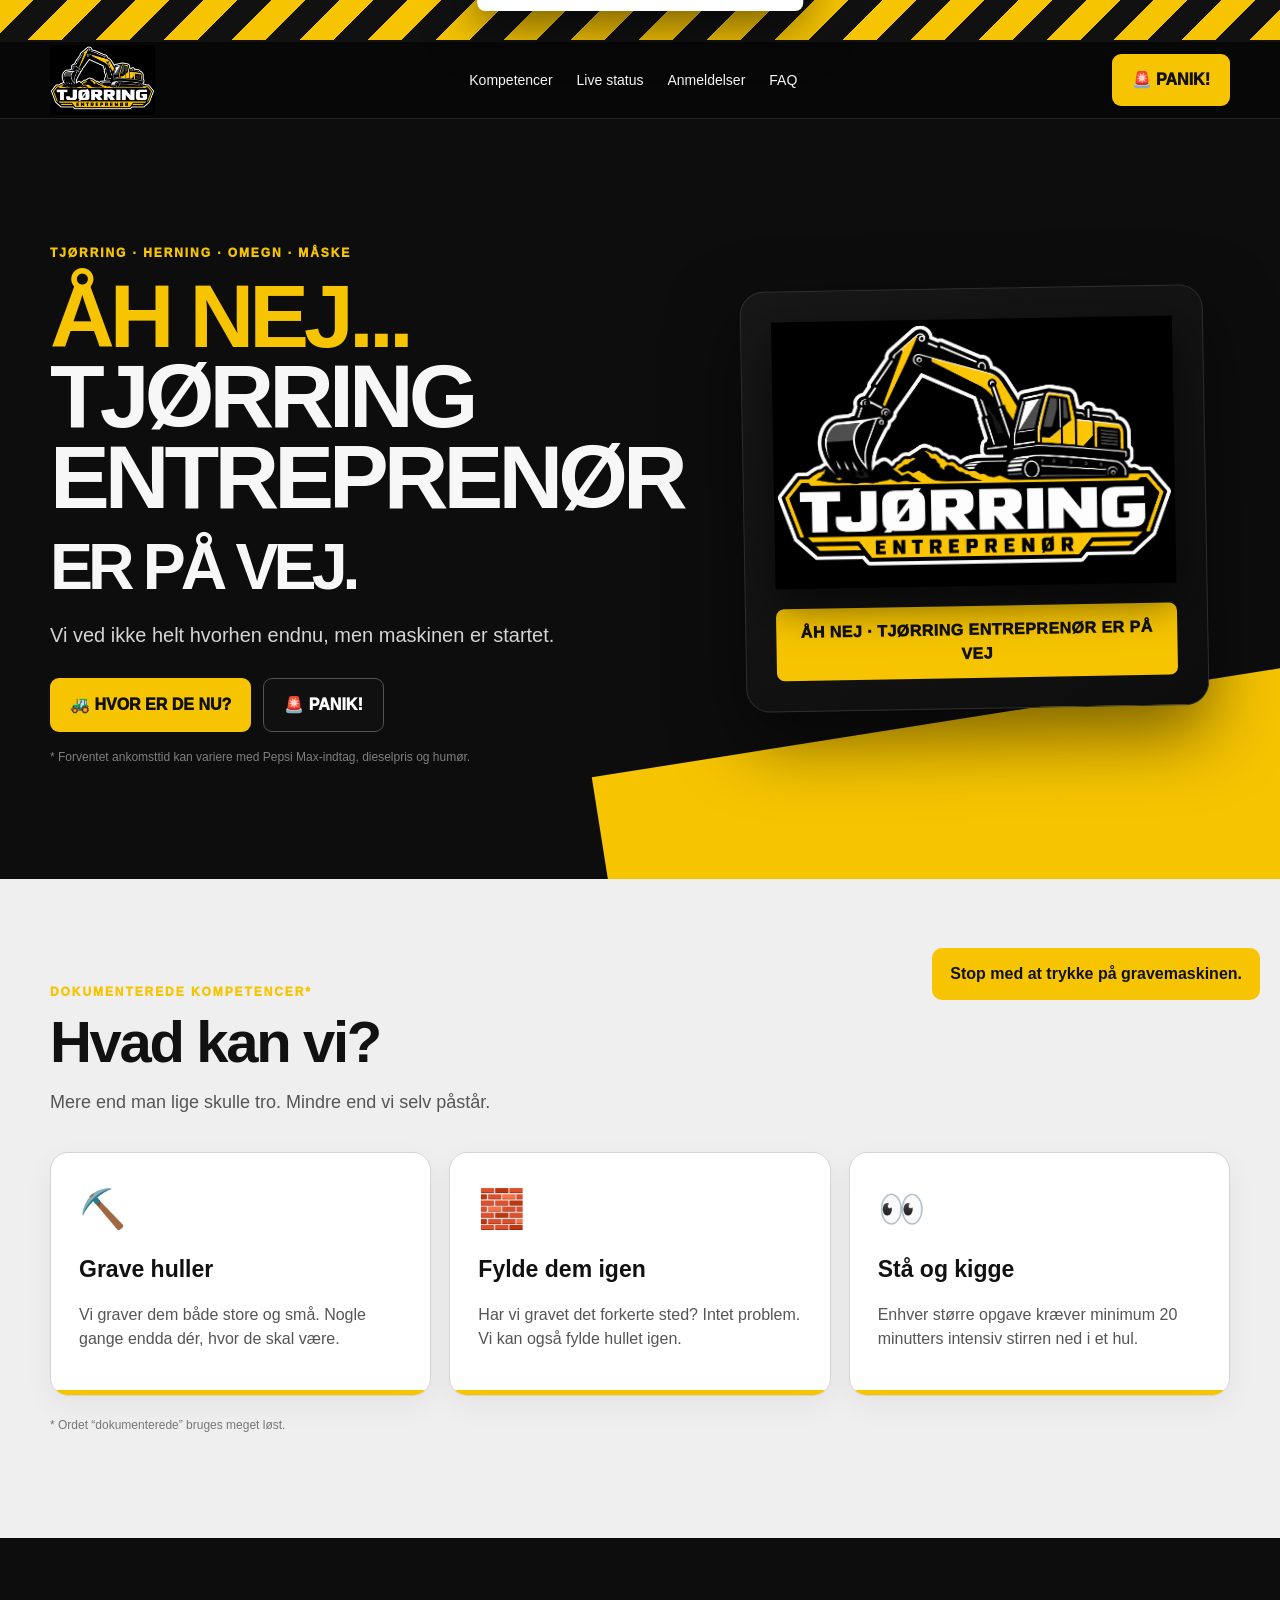
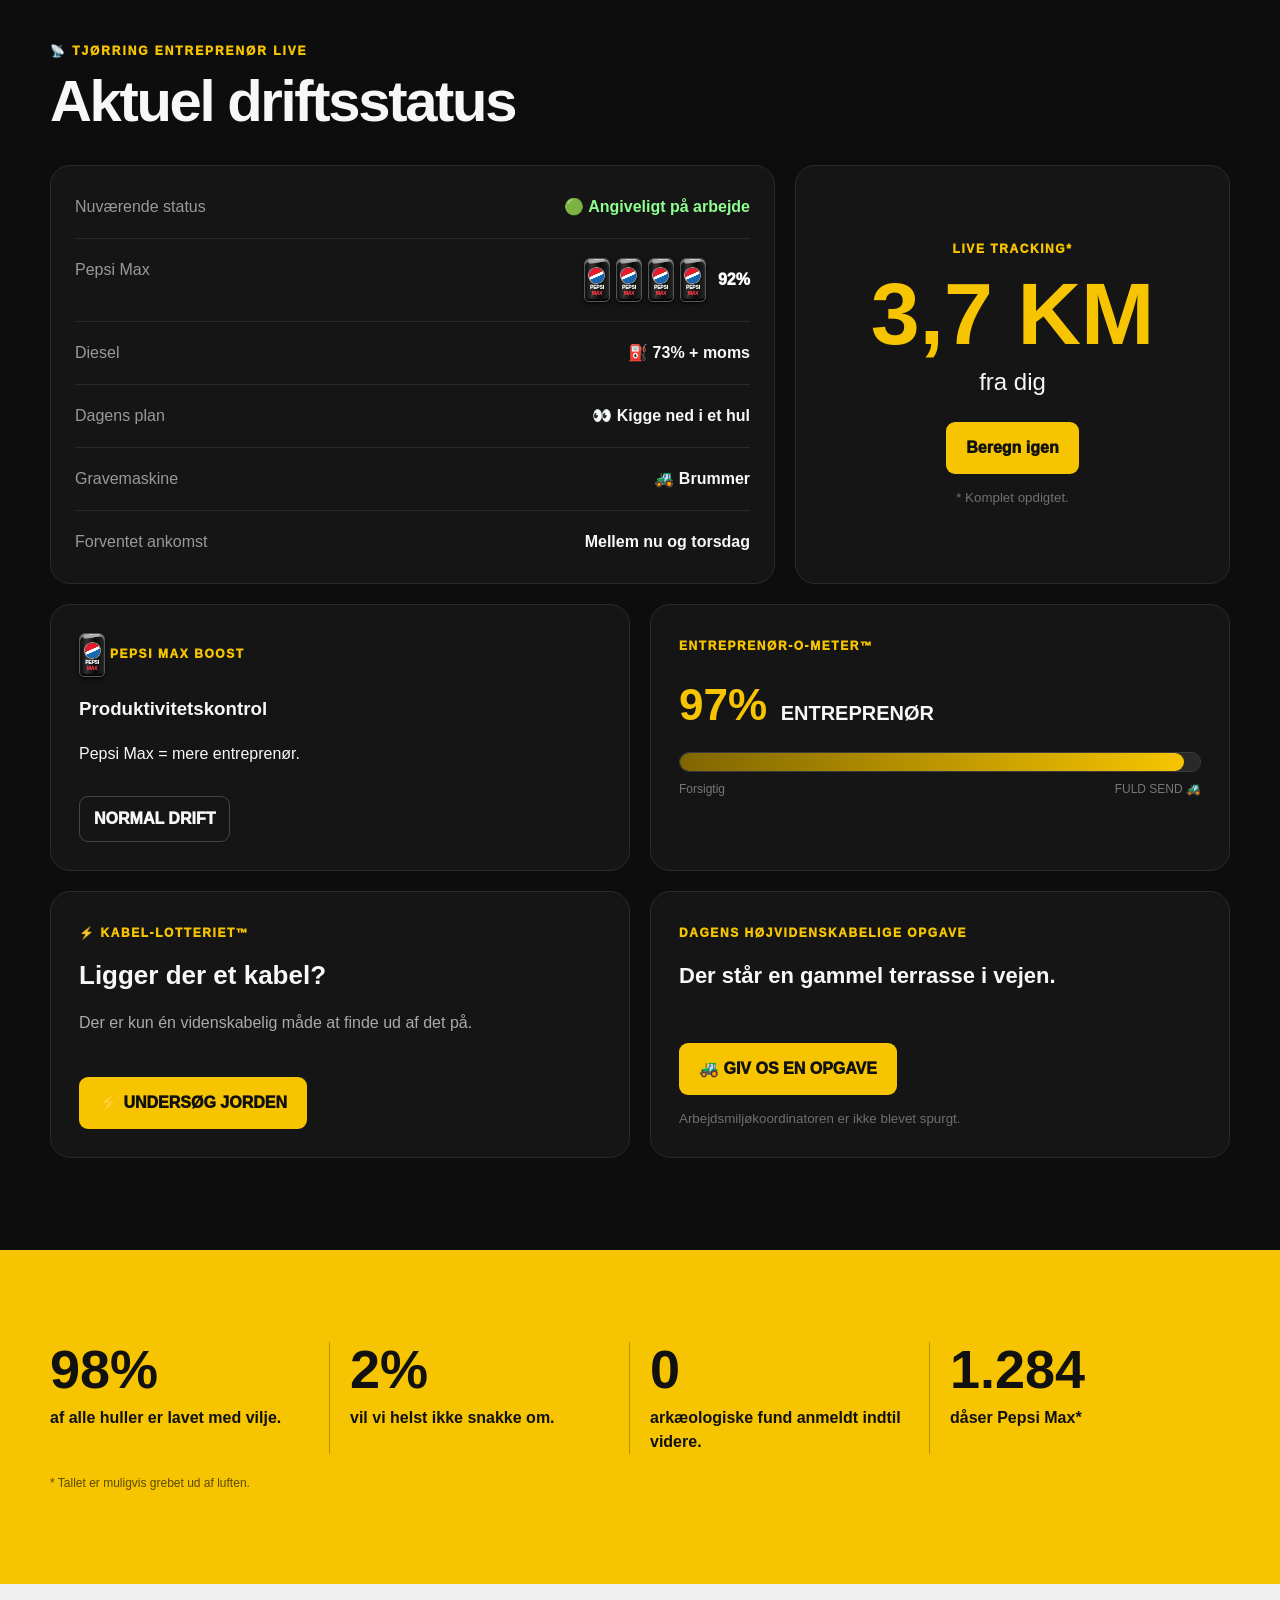
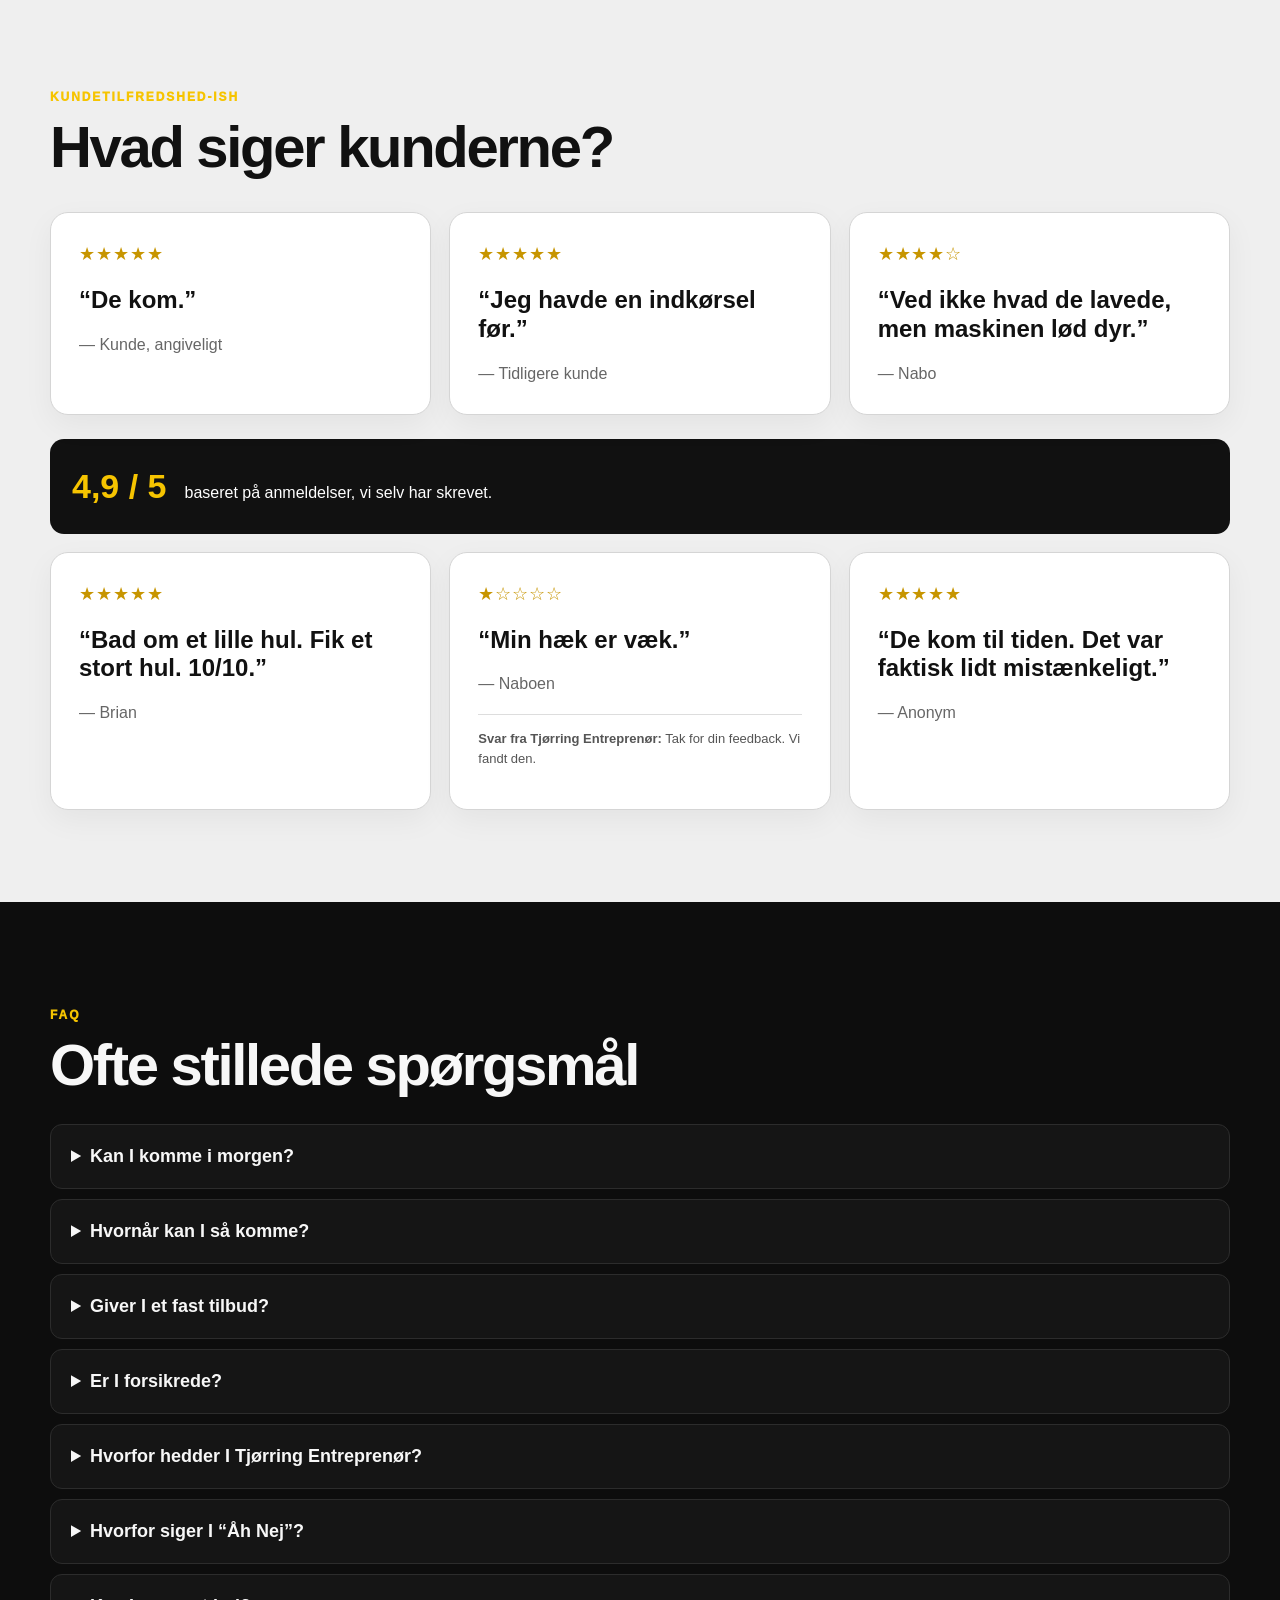
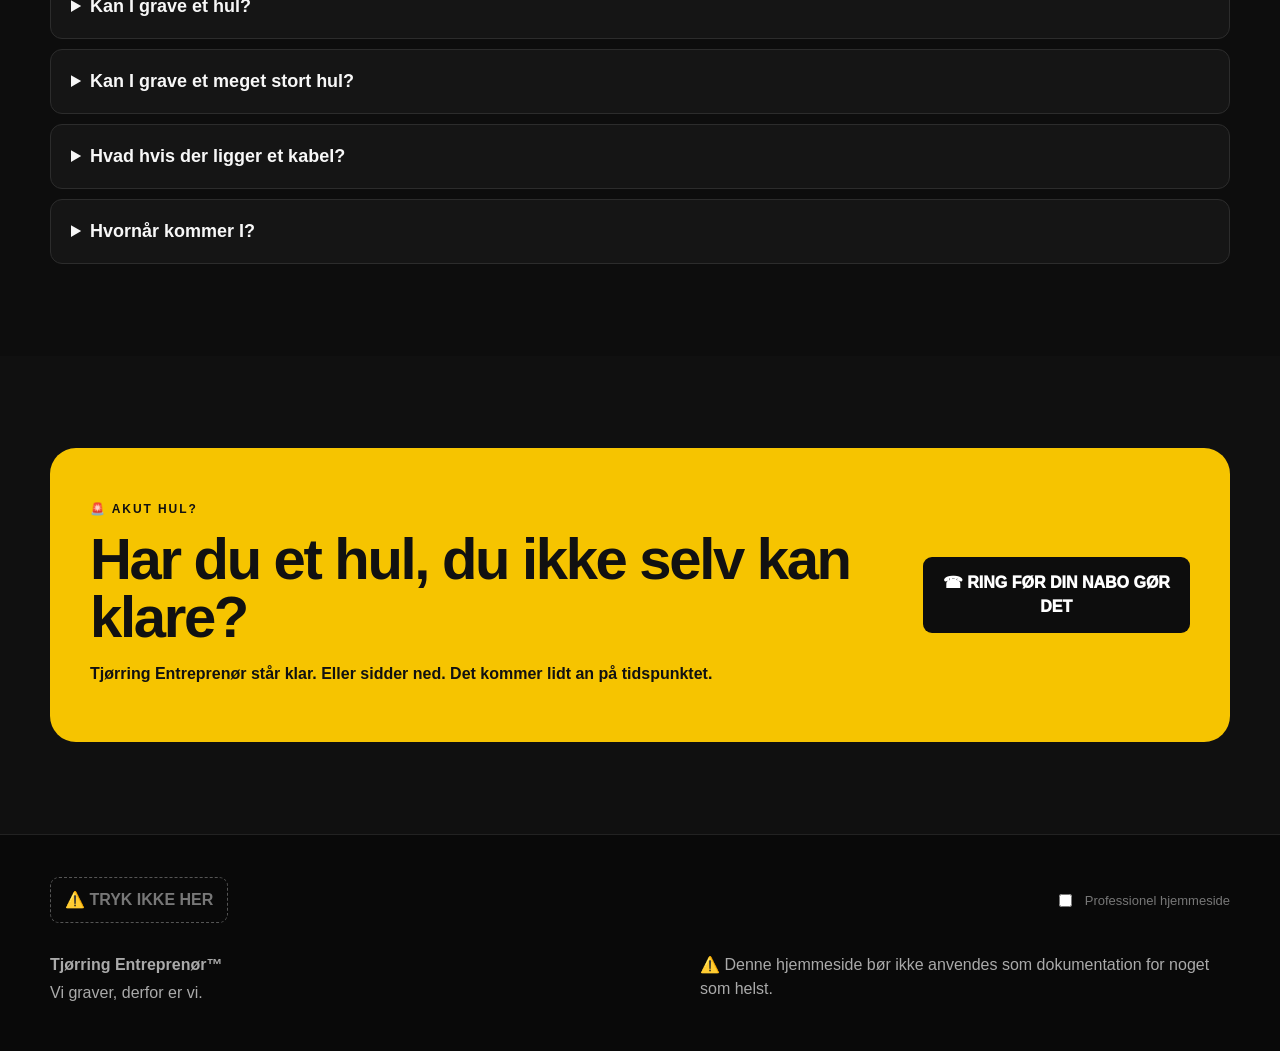
==== index.html @ 24d7795b "Use new logo in site header" ====
<!doctype html>
<html lang="da">
<head>
  <meta charset="utf-8">
  <meta name="viewport" content="width=device-width,initial-scale=1">
  <meta name="theme-color" content="#0b0b0b">
  <meta name="description" content="Tjørring Entreprenør – Åh Nej, Tjørring Entreprenør Er På Vej.">
  <title>Tjørring Entreprenør</title>
  <link rel="stylesheet" href="styles.css">
</head>
<body>
  <div class="warning-bar">
    <span>⚠️ ADVARSEL: ENTREPRENØRMASKINER KAN FOREKOMME ⚠️</span>
  </div>

  <header class="site-header">
    <div class="container nav">
      <a href="#top" class="brand" aria-label="Gå til toppen af forsiden">
        <img src="assets/logo-new.png" alt="Tjørring Entreprenør logo" id="logo">
      </a>

      <nav class="nav-links" aria-label="Hovedmenu">
        <a href="#kompetencer">Kompetencer</a>
        <a href="#live">Live status</a>
        <a href="#anmeldelser">Anmeldelser</a>
        <a href="#faq">FAQ</a>
      </nav>

      <button class="btn btn-yellow panic-btn" type="button">🚨 PANIK!</button>
    </div>
  </header>

  <main id="top">
    <section class="hero section-dark">
      <div class="container hero-grid">
        <div class="hero-copy">
          <p class="eyebrow">Tjørring · Herning · Omegn · Måske</p>
          <h1>
            <span class="yellow">ÅH NEJ...</span><br>
            TJØRRING<br>
            ENTREPRENØR<br>
            <span class="small-line">ER PÅ VEJ.</span>
          </h1>

          <p class="hero-text">
            Vi ved ikke helt hvorhen endnu, men maskinen er startet.
          </p>

          <div class="hero-actions">
            <a class="btn btn-yellow" href="#live">🚜 HVOR ER DE NU?</a>
            <button class="btn btn-outline panic-btn" type="button">🚨 PANIK!</button>
          </div>

          <div class="micro-copy">
            * Forventet ankomsttid kan variere med Pepsi Max-indtag, dieselpris og humør.
          </div>
        </div>

        <div class="hero-card">
          <img src="assets/logo-new.png" alt="Tjørring Entreprenør">
          <div class="hero-card-slogan">Åh Nej · Tjørring Entreprenør Er På Vej</div>
        </div>
      </div>
    </section>

    <section class="section section-light" id="kompetencer">
      <div class="container">
        <p class="section-tag">Dokumenterede kompetencer*</p>
        <h2>Hvad kan vi?</h2>
        <p class="section-lead">Mere end man lige skulle tro. Mindre end vi selv påstår.</p>

        <div class="cards three">
          <article class="card">
            <div class="card-icon">⛏️</div>
            <h3>Grave huller</h3>
            <p>Vi graver dem både store og små. Nogle gange endda dér, hvor de skal være.</p>
          </article>

          <article class="card">
            <div class="card-icon">🧱</div>
            <h3>Fylde dem igen</h3>
            <p>Har vi gravet det forkerte sted? Intet problem. Vi kan også fylde hullet igen.</p>
          </article>

          <article class="card">
            <div class="card-icon">👀</div>
            <h3>Stå og kigge</h3>
            <p>Enhver større opgave kræver minimum 20 minutters intensiv stirren ned i et hul.</p>
          </article>
        </div>

        <p class="footnote">* Ordet “dokumenterede” bruges meget løst.</p>
      </div>
    </section>

    <section class="section section-dark" id="live">
      <div class="container">
        <p class="section-tag">📡 Tjørring Entreprenør Live</p>
        <h2>Aktuel driftsstatus</h2>

        <div class="status-grid">
          <div class="status-panel">
            <div class="status-row">
              <span>Nuværende status</span>
              <strong class="status-ok">🟢 Angiveligt på arbejde</strong>
            </div>
            <div class="status-row">
              <span>Pepsi Max</span>
              <strong id="coffeeStatus" class="pepsi-status">
                <span class="pepsi-cans" aria-label="4 Pepsi Max dåser">
                  <i aria-hidden="true"><em></em><b>PEPSI</b><small>MAX</small></i>
                  <i aria-hidden="true"><em></em><b>PEPSI</b><small>MAX</small></i>
                  <i aria-hidden="true"><em></em><b>PEPSI</b><small>MAX</small></i>
                  <i aria-hidden="true"><em></em><b>PEPSI</b><small>MAX</small></i>
                </span>
                <span id="pepsiPercent">87%</span>
              </strong>
            </div>
            <div class="status-row">
              <span>Diesel</span>
              <strong id="dieselStatus">⛽ Det går nok</strong>
            </div>
            <div class="status-row">
              <span>Dagens plan</span>
              <strong id="planStatus">❓ Ukendt</strong>
            </div>
            <div class="status-row">
              <span>Gravemaskine</span>
              <strong>🚜 Brummer</strong>
            </div>
            <div class="status-row">
              <span>Forventet ankomst</span>
              <strong>Mellem nu og torsdag</strong>
            </div>
          </div>

          <div class="distance-card">
            <span class="distance-label">LIVE TRACKING*</span>
            <strong id="distance">3,7 KM</strong>
            <p>fra dig</p>
            <button class="btn btn-yellow" type="button" id="recalculate">Beregn igen</button>
            <small>* Komplet opdigtet.</small>
          </div>
        </div>

        <div class="fun-grid">
          <div class="meter-card">
            <span class="distance-label pepsi-boost-label">
              <span class="pepsi-cans pepsi-cans-label pepsi-cans-static" aria-hidden="true">
                <i><em></em><b>PEPSI</b><small>MAX</small></i>
              </span>
              <span>PEPSI MAX BOOST</span>
            </span>
            <h3>Produktivitetskontrol</h3>
            <p>Pepsi Max = mere entreprenør.</p>
            <div class="boost-status" id="boostStatus">NORMAL DRIFT</div>
          </div>

          <div class="chaos-card meter-card">
            <span class="distance-label">ENTREPRENØR-O-METER™</span>
            <div class="meter-value"><strong id="entrepreneurValue">103%</strong> ENTREPRENØR</div>
            <div class="meter-track"><div class="meter-fill" id="meterFill"></div></div>
            <div class="meter-labels"><span>Forsigtig</span><span>FULD SEND 🚜</span></div>
          </div>
        </div>

        <div class="chaos-grid">
          <div class="chaos-card">
            <span class="distance-label">⚡ KABEL-LOTTERIET™</span>
            <h3>Ligger der et kabel?</h3>
            <p id="cableResult">Der er kun én videnskabelig måde at finde ud af det på.</p>
            <button class="btn btn-yellow" id="cableButton" type="button">⚡ UNDERSØG JORDEN</button>
          </div>

          <div class="task-card">
            <span class="distance-label">DAGENS HØJVIDENSKABELIGE OPGAVE</span>
            <p id="randomTask">Der står en gammel terrasse i vejen.</p>
            <button class="btn btn-yellow" type="button" id="taskGenerator">🚜 GIV OS EN OPGAVE</button>
            <small>Arbejdsmiljøkoordinatoren er ikke blevet spurgt.</small>
          </div>
        </div>
      </div>
    </section>

    <section class="section section-yellow">
      <div class="container stats">
        <div>
          <strong>98%</strong>
          <span>af alle huller er lavet med vilje.</span>
        </div>
        <div>
          <strong>2%</strong>
          <span>vil vi helst ikke snakke om.</span>
        </div>
        <div>
          <strong>0</strong>
          <span>arkæologiske fund anmeldt indtil videre.</span>
        </div>
        <div>
          <strong>1.284</strong>
          <span>dåser Pepsi Max*</span>
        </div>
      </div>
      <div class="container footnote dark-note">* Tallet er muligvis grebet ud af luften.</div>
    </section>

    <section class="section section-light" id="anmeldelser">
      <div class="container">
        <p class="section-tag">Kundetilfredshed-ish</p>
        <h2>Hvad siger kunderne?</h2>

        <div class="cards three">
          <article class="review">
            <div class="stars">★★★★★</div>
            <blockquote>“De kom.”</blockquote>
            <cite>— Kunde, angiveligt</cite>
          </article>

          <article class="review">
            <div class="stars">★★★★★</div>
            <blockquote>“Jeg havde en indkørsel før.”</blockquote>
            <cite>— Tidligere kunde</cite>
          </article>

          <article class="review">
            <div class="stars">★★★★☆</div>
            <blockquote>“Ved ikke hvad de lavede, men maskinen lød dyr.”</blockquote>
            <cite>— Nabo</cite>
          </article>
        </div>

        <div class="rating-banner">
          <strong>4,9 / 5</strong>
          <span>baseret på anmeldelser, vi selv har skrevet.</span>
        </div>

        <div class="cards three bonus-reviews">
          <article class="review">
            <div class="stars">★★★★★</div>
            <blockquote>“Bad om et lille hul. Fik et stort hul. 10/10.”</blockquote>
            <cite>— Brian</cite>
          </article>
          <article class="review">
            <div class="stars">★☆☆☆☆</div>
            <blockquote>“Min hæk er væk.”</blockquote>
            <cite>— Naboen</cite>
            <p class="company-reply"><strong>Svar fra Tjørring Entreprenør:</strong> Tak for din feedback. Vi fandt den.</p>
          </article>
          <article class="review">
            <div class="stars">★★★★★</div>
            <blockquote>“De kom til tiden. Det var faktisk lidt mistænkeligt.”</blockquote>
            <cite>— Anonym</cite>
          </article>
        </div>
      </div>
    </section>

    <section class="section section-dark" id="faq">
      <div class="container">
        <p class="section-tag">FAQ</p>
        <h2>Ofte stillede spørgsmål</h2>

        <div class="faq-list">
          <details>
            <summary>Kan I komme i morgen?</summary>
            <p>Nej.</p>
          </details>
          <details>
            <summary>Hvornår kan I så komme?</summary>
            <p>Ja.</p>
          </details>
          <details>
            <summary>Giver I et fast tilbud?</summary>
            <p>Vi kan i hvert fald give et tilbud.</p>
          </details>
          <details>
            <summary>Er I forsikrede?</summary>
            <p>Næste spørgsmål.</p>
          </details>
          <details>
            <summary>Hvorfor hedder I Tjørring Entreprenør?</summary>
            <p>Marketingafdelingen havde fri.</p>
          </details>
          <details>
            <summary>Hvorfor siger I “Åh Nej”?</summary>
            <p>Det plejer kunden at gøre først.</p>
          </details>
          <details>
            <summary>Kan I grave et hul?</summary>
            <p>Hvor stort?</p>
          </details>
          <details>
            <summary>Kan I grave et meget stort hul?</summary>
            <p>Nu begynder det at ligne noget.</p>
          </details>
          <details>
            <summary>Hvad hvis der ligger et kabel?</summary>
            <p>Det gjorde der.</p>
          </details>
          <details>
            <summary>Hvornår kommer I?</summary>
            <p>Åh nej... vi er allerede på vej.</p>
          </details>
        </div>
      </div>
    </section>

    <section class="section cta-section">
      <div class="container cta-box">
        <div>
          <p class="section-tag dark-tag">🚨 AKUT HUL?</p>
          <h2>Har du et hul, du ikke selv kan klare?</h2>
          <p>Tjørring Entreprenør står klar. Eller sidder ned. Det kommer lidt an på tidspunktet.</p>
        </div>
        <button class="btn btn-dark panic-btn" type="button">☎ RING FØR DIN NABO GØR DET</button>
      </div>
    </section>
  </main>

  <footer>
    <div class="container footer-toys">
      <button class="dont-click" id="dontClick" type="button">⚠️ TRYK IKKE HER</button>
      <label class="serious-toggle">
        <input type="checkbox" id="seriousMode">
        <span>Professionel hjemmeside</span>
      </label>
    </div>
    <div class="container footer-grid">
      <div>
        <strong>Tjørring Entreprenør™</strong>
        <p>Vi graver, derfor er vi.</p>
      </div>
      <div class="footer-warning">
        ⚠️ Denne hjemmeside bør ikke anvendes som dokumentation for noget som helst.
      </div>
    </div>
  </footer>

  <div class="modal" id="panicModal" aria-hidden="true">
    <div class="modal-card">
      <button class="modal-close" id="modalClose" aria-label="Luk">×</button>
      <div class="modal-icon">🚜</div>
      <h2>FOR SENT.</h2>
      <p>Vi er allerede kørt.</p>
      <button class="btn btn-yellow" id="modalOkay" type="button">Det var satans</button>
    </div>
  </div>

  <div class="toast" id="toast">Stop med at trykke på gravemaskinen.</div>

  <div class="panic-sequence" id="panicSequence" aria-hidden="true">
    <div class="panic-banner" id="panicBanner">🚨 TJØRRING ENTREPRENØR ER PÅ VEJ! 🚨</div>
    <div class="panic-status" id="panicStatus">🚜 Gravemaskine startet...</div>
  </div>

  <div class="hole-overlay" id="holeOverlay" aria-hidden="true">
    <div class="site-hole" id="siteHole"></div>
    <div class="hole-message" id="holeMessage">🕳️ Undskyld. Vi kom til at grave i hjemmesiden.</div>
  </div>

  <div class="serious-message" id="seriousMessage" aria-hidden="true">
    <strong>PROFESSIONEL TILSTAND</strong>
    <span>Ingen jokes. Ingen panik. Ingen dårlige beslutninger.</span>
  </div>

  <div class="driveby" id="driveby" aria-hidden="true">
    <div class="trackmarks">▰ ▰ ▰ ▰ ▰ ▰ ▰ ▰ ▰</div>
    <div class="mini-excavator">🚜</div>
    <div class="driveby-text">Bare rolig. Vi skulle den anden vej.</div>
  </div>

  <script src="script.js"></script>
</body>
</html>
---- styles.css ----
:root{
  --yellow:#f6c400;
  --yellow2:#ffd84a;
  --black:#090909;
  --black2:#121212;
  --black3:#1a1a1a;
  --white:#f7f7f7;
  --muted:#bcbcbc;
  --line:#2a2a2a;
  --max:1180px;
}

*{box-sizing:border-box}
html{scroll-behavior:smooth}
body{
  margin:0;
  background:var(--black);
  color:var(--white);
  font-family:Inter,Arial,Helvetica,sans-serif;
  line-height:1.5;
}
body.modal-open{overflow:hidden}
img{max-width:100%;display:block}
a{color:inherit;text-decoration:none}
button{font:inherit}
.container{width:min(var(--max),calc(100% - 40px));margin:auto}

.warning-bar{
  overflow:hidden;
  white-space:nowrap;
  background:repeating-linear-gradient(
    135deg,
    var(--yellow) 0,
    var(--yellow) 24px,
    #111 24px,
    #111 48px
  );
  color:#111;
  font-weight:950;
  text-transform:uppercase;
  letter-spacing:.08em;
  border-bottom:2px solid #111;
}
.warning-bar span{
  display:block;
  width:max-content;
  padding:8px 0 8px 100%;
  animation:marquee 20s linear infinite;
  text-shadow:0 1px #fff7;
}
@keyframes marquee{to{transform:translateX(-100%)}}

.site-header{
  position:sticky;
  top:0;
  z-index:50;
  background:rgba(8,8,8,.9);
  backdrop-filter:blur(12px);
  border-bottom:1px solid #222;
}
.nav{
  min-height:76px;
  display:flex;
  align-items:center;
  justify-content:space-between;
  gap:24px;
}
.brand img{width:105px}
.nav-links{display:flex;align-items:center;gap:24px;font-size:14px}
.nav-links a:hover{color:var(--yellow)}

.btn{
  border:0;
  cursor:pointer;
  display:inline-flex;
  align-items:center;
  justify-content:center;
  border-radius:9px;
  padding:14px 20px;
  font-weight:950;
  transition:.18s ease;
}
.btn:hover{transform:translateY(-2px)}
.btn-yellow{background:var(--yellow);color:#111}
.btn-yellow:hover{background:var(--yellow2)}
.btn-outline{background:#101010;color:#fff;border:1px solid #525252}
.btn-outline:hover{border-color:var(--yellow);color:var(--yellow)}
.btn-dark{background:#0d0d0d;color:#fff}

.hero{
  min-height:760px;
  position:relative;
  overflow:hidden;
  display:grid;
  align-items:center;
  background:
    radial-gradient(circle at 78% 38%,rgba(246,196,0,.20),transparent 26%),
    linear-gradient(120deg,#070707,#151515 60%,#050505);
}
.hero::after{
  content:"";
  position:absolute;
  right:-180px;
  bottom:-130px;
  width:850px;
  height:300px;
  background:var(--yellow);
  transform:rotate(-9deg);
}
.hero-grid{
  position:relative;
  z-index:2;
  display:grid;
  grid-template-columns:1.05fr .95fr;
  gap:60px;
  align-items:center;
}
.eyebrow,.section-tag{
  color:var(--yellow);
  font-size:12px;
  font-weight:950;
  letter-spacing:.16em;
  text-transform:uppercase;
}
.hero h1{
  margin:14px 0 22px;
  font-size:clamp(48px,7vw,90px);
  line-height:.9;
  letter-spacing:-.055em;
}
.yellow{color:var(--yellow)}
.small-line{font-size:.72em}
.hero-text{max-width:650px;color:#d4d4d4;font-size:20px}
.hero-actions{display:flex;gap:12px;flex-wrap:wrap;margin-top:28px}
.micro-copy{margin-top:16px;color:#7f7f7f;font-size:12px}

.hero-card{
  background:linear-gradient(145deg,#171717,#0d0d0d);
  border:1px solid #2f2f2f;
  border-radius:24px;
  padding:30px;
  box-shadow:0 28px 70px rgba(0,0,0,.5);
  transform:rotate(-1deg);
}
.hero-card img{filter:drop-shadow(0 18px 22px rgba(0,0,0,.55))}
.hero-card-slogan{
  margin-top:20px;
  background:var(--yellow);
  color:#111;
  padding:12px 15px;
  text-align:center;
  border-radius:8px;
  text-transform:uppercase;
  font-weight:950;
  letter-spacing:.03em;
}

.section{padding:92px 0}
.section-light{background:#efefef;color:#111}
.section-dark{background:#0d0d0d}
.section-yellow{background:var(--yellow);color:#111}
h2{
  font-size:clamp(36px,5vw,58px);
  line-height:1;
  letter-spacing:-.04em;
  margin:8px 0 14px;
}
.section-lead{font-size:18px;color:#555;max-width:720px}

.cards{display:grid;gap:18px;margin-top:36px}
.cards.three{grid-template-columns:repeat(3,1fr)}
.card,.review{
  border-radius:18px;
  padding:28px;
  background:#fff;
  border:1px solid #d5d5d5;
  box-shadow:0 10px 30px rgba(0,0,0,.05);
}
.card{min-height:235px;position:relative;overflow:hidden}
.card::after{
  content:"";
  position:absolute;
  left:0;
  bottom:0;
  height:5px;
  width:100%;
  background:var(--yellow);
}
.card-icon{font-size:38px}
.card h3{font-size:23px;margin:14px 0 8px}
.card p{color:#555}
.footnote{margin-top:20px;color:#777;font-size:12px}
.dark-note{color:#5b4b00}

.status-grid{
  display:grid;
  grid-template-columns:1.25fr .75fr;
  gap:20px;
  margin-top:35px;
}
.status-panel,.distance-card{
  background:#151515;
  border:1px solid #2b2b2b;
  border-radius:20px;
}
.status-panel{padding:10px 24px}
.status-row{
  display:flex;
  justify-content:space-between;
  gap:20px;
  padding:19px 0;
  border-bottom:1px solid #292929;
}
.status-row:last-child{border-bottom:0}
.status-row span{color:#999}
.status-ok{color:#8eff8e}
.distance-card{
  display:flex;
  flex-direction:column;
  justify-content:center;
  align-items:center;
  text-align:center;
  padding:30px;
}
.distance-label{
  color:var(--yellow);
  letter-spacing:.13em;
  font-size:12px;
  font-weight:950;
}
.distance-card strong{
  margin-top:12px;
  color:var(--yellow);
  font-size:clamp(54px,7vw,88px);
  line-height:1;
}
.distance-card p{font-size:24px;margin:6px 0 22px}
.distance-card small{margin-top:14px;color:#707070}

.stats{
  display:grid;
  grid-template-columns:repeat(4,1fr);
  gap:20px;
}
.stats div{border-right:1px solid rgba(0,0,0,.25);padding-right:20px}
.stats div:last-child{border-right:0}
.stats strong{display:block;font-size:54px;line-height:1}
.stats span{display:block;margin-top:10px;font-weight:800}

.review .stars{color:#c79500;font-size:18px;letter-spacing:.05em}
.review blockquote{
  margin:18px 0;
  font-size:24px;
  line-height:1.2;
  font-weight:850;
}
.review cite{color:#666;font-style:normal}
.rating-banner{
  margin-top:24px;
  background:#111;
  color:#fff;
  border-radius:14px;
  padding:22px;
  display:flex;
  align-items:baseline;
  gap:18px;
}
.rating-banner strong{color:var(--yellow);font-size:34px}

.faq-list{margin-top:30px;display:grid;gap:10px}
details{
  background:#151515;
  border:1px solid #2c2c2c;
  border-radius:12px;
  padding:18px 20px;
}
summary{
  cursor:pointer;
  font-weight:900;
  font-size:18px;
}
details p{color:#bbb;margin-bottom:0}

.cta-section{background:#101010}
.cta-box{
  background:var(--yellow);
  color:#111;
  border-radius:26px;
  padding:40px;
  display:flex;
  align-items:center;
  justify-content:space-between;
  gap:30px;
}
.cta-box p{max-width:690px;font-weight:700}
.dark-tag{color:#111}

footer{
  border-top:1px solid #222;
  padding:42px 0;
  color:#aaa;
}
.footer-grid{
  display:flex;
  justify-content:space-between;
  gap:30px;
  flex-wrap:wrap;
}
.footer-grid p{margin:4px 0}
.footer-warning{max-width:530px}

.modal{
  position:fixed;
  inset:0;
  z-index:100;
  background:rgba(0,0,0,.78);
  display:none;
  place-items:center;
  padding:20px;
}
.modal.show{display:grid}
.modal-card{
  width:min(500px,100%);
  background:#151515;
  border:2px solid var(--yellow);
  border-radius:22px;
  padding:34px;
  text-align:center;
  position:relative;
  box-shadow:0 30px 80px #000;
}
.modal-card h2{color:var(--yellow);font-size:54px;margin:5px 0}
.modal-card p{font-size:24px}
.modal-icon{font-size:70px}
.modal-close{
  position:absolute;
  right:16px;
  top:10px;
  color:#fff;
  background:none;
  border:0;
  font-size:34px;
  cursor:pointer;
}

.toast{
  position:fixed;
  z-index:120;
  right:20px;
  bottom:20px;
  background:var(--yellow);
  color:#111;
  border-radius:10px;
  padding:14px 18px;
  font-weight:900;
  transform:translateY(120px);
  transition:.25s ease;
}
.toast.show{transform:translateY(0)}

@media(max-width:900px){
  .nav-links{display:none}
  .hero{min-height:auto;padding:90px 0 120px}
  .hero-grid,.status-grid{grid-template-columns:1fr}
  .hero-card{transform:none}
  .cards.three{grid-template-columns:1fr 1fr}
  .stats{grid-template-columns:1fr 1fr}
  .cta-box{flex-direction:column;align-items:flex-start}
}
@media(max-width:620px){
  .container{width:calc(100% - 24px)}
  .nav{min-height:66px}
  .brand img{width:82px}
  .nav>.panic-btn{padding:10px 12px}
  .hero h1{font-size:49px}
  .section{padding:68px 0}
  .cards.three,.stats{grid-template-columns:1fr}
  .stats div{border-right:0;border-bottom:1px solid rgba(0,0,0,.2);padding-bottom:18px}
  .stats div:last-child{border-bottom:0}
  .status-row{flex-direction:column;gap:6px}
  .rating-banner{align-items:flex-start;flex-direction:column}
  .cta-box{padding:28px 22px}
}


/* Sjove ekstra funktioner */
.fun-grid{
  display:grid;
  grid-template-columns:1fr 1fr;
  gap:20px;
  margin-top:20px;
}
.meter-card,.task-card{
  background:#151515;
  border:1px solid #2b2b2b;
  border-radius:20px;
  padding:28px;
}
.meter-value{
  margin:15px 0 14px;
  font-size:20px;
  font-weight:900;
}
.meter-value strong{color:var(--yellow);font-size:44px;margin-right:8px}
.meter-track{
  height:20px;
  border-radius:999px;
  background:#292929;
  overflow:hidden;
  border:1px solid #3a3a3a;
}
.meter-fill{
  width:97%;
  height:100%;
  background:linear-gradient(90deg,#806600,var(--yellow));
  border-radius:inherit;
  transition:width .7s cubic-bezier(.2,.9,.25,1);
}
.meter-labels{display:flex;justify-content:space-between;color:#777;font-size:12px;margin-top:8px}
.task-card p{font-size:22px;font-weight:850;min-height:66px;margin:15px 0 18px}
.task-card small{display:block;color:#6f6f6f;margin-top:14px}

.panic-sequence{
  position:fixed;
  inset:0;
  z-index:95;
  pointer-events:none;
  display:none;
  background:rgba(246,196,0,.08);
}
.panic-sequence.show{display:block;animation:panicFlash .22s linear 5}
.panic-banner{
  position:absolute;
  left:0;right:0;top:0;
  background:var(--yellow);
  color:#111;
  padding:18px;
  text-align:center;
  font-size:clamp(20px,4vw,42px);
  font-weight:1000;
  box-shadow:0 8px 40px #000;
  transform:translateY(-110%);
}
.panic-sequence.show .panic-banner{animation:bannerDrop .45s ease forwards}
.panic-status{
  position:absolute;
  left:50%;top:50%;
  transform:translate(-50%,-50%) scale(.7);
  width:min(650px,calc(100% - 32px));
  background:#101010;
  color:#fff;
  border:3px solid var(--yellow);
  border-radius:18px;
  padding:28px;
  text-align:center;
  font-size:clamp(22px,4vw,38px);
  font-weight:950;
  opacity:0;
}
.panic-sequence.show .panic-status{animation:statusPop .35s .35s ease forwards}
@keyframes panicFlash{50%{background:rgba(246,196,0,.28)}}
@keyframes bannerDrop{to{transform:translateY(0)}}
@keyframes statusPop{to{opacity:1;transform:translate(-50%,-50%) scale(1)}}

.driveby{
  position:fixed;
  left:0;right:0;bottom:5px;
  height:110px;
  z-index:80;
  pointer-events:none;
  overflow:hidden;
  display:none;
}
.driveby.go{display:block}
.mini-excavator{
  position:absolute;
  bottom:18px;
  left:-130px;
  font-size:72px;
  filter:drop-shadow(0 7px 5px rgba(0,0,0,.55));
}
.driveby.go .mini-excavator{animation:driveAcross 7s linear forwards}
.trackmarks{
  position:absolute;
  bottom:2px;
  left:0;
  color:#3e3210;
  font-size:20px;
  letter-spacing:14px;
  opacity:0;
}
.driveby.go .trackmarks{animation:tracksIn 7s linear forwards}
.driveby-text{
  position:absolute;
  right:20px;
  bottom:75px;
  background:#111;
  border:2px solid var(--yellow);
  border-radius:9px;
  padding:8px 12px;
  font-weight:900;
  opacity:0;
}
.driveby.go .driveby-text{animation:driveText 7s linear forwards}
@keyframes driveAcross{to{left:calc(100% + 140px)}}
@keyframes tracksIn{15%{opacity:.8}85%{opacity:.8}100%{opacity:0}}
@keyframes driveText{55%,82%{opacity:1}0%,45%,100%{opacity:0}}

body.full-send{animation:tinyRumble .12s linear 8}
@keyframes tinyRumble{50%{transform:translateX(1px)}}

@media(max-width:700px){
  .fun-grid{grid-template-columns:1fr}
  .driveby-text{font-size:12px}
}

/* Pepsi Max dåser i Live Status */
.pepsi-status{display:flex;align-items:center;gap:10px;flex-wrap:wrap}
.pepsi-cans{display:inline-flex;align-items:center;gap:4px}
.pepsi-cans i{
  width:24px;height:42px;
  display:flex;flex-direction:column;align-items:center;justify-content:center;
  position:relative;
  border-radius:5px 5px 4px 4px;
  background:linear-gradient(90deg,#111 0%,#353535 28%,#0b0b0b 65%,#222 100%);
  border:1px solid #555;
  box-shadow:inset 0 2px 1px #888,inset 0 -2px 1px #050505,0 2px 4px #0008;
  color:#fff;
  font-style:normal;
  font-size:5px;
  font-weight:950;
  letter-spacing:-.2px;
  line-height:1;
}
.pepsi-cans i::before{
  content:"";
  width:14px;height:14px;
  margin-bottom:2px;
  border-radius:50%;
  background:linear-gradient(#e32934 0 44%,#fff 45% 56%,#1769aa 57%);
  transform:rotate(-10deg);
  box-shadow:0 0 0 1px #eee9;
}
.pepsi-cans i::after{
  content:"";
  position:absolute;left:3px;right:3px;top:1px;height:2px;
  border-radius:50%;
  background:#aaa;
}
.pepsi-cans small{
  display:block;
  margin-top:1px;
  color:#e32934;
  font-size:5px;
  font-weight:1000;
}
#pepsiPercent{font-size:inherit}
@media(max-width:620px){
  .pepsi-cans i{width:22px;height:39px}
}


/* Finjustering: Pepsi Max-rækken som på referencebilledet */
.status-row .pepsi-status{
  margin-left:auto;
  display:flex;
  align-items:center;
  justify-content:flex-end;
  gap:12px;
  flex-wrap:nowrap;
}
.pepsi-cans{
  display:inline-flex;
  align-items:flex-end;
  gap:6px;
}
.pepsi-cans i{
  width:26px;
  height:44px;
  position:relative;
  display:flex;
  flex-direction:column;
  align-items:center;
  justify-content:center;
  border-radius:6px 6px 5px 5px;
  background:
    linear-gradient(90deg,#080808 0%,#333 28%,#0a0a0a 62%,#242424 100%);
  border:1px solid #555;
  box-shadow:
    inset 0 2px 1px #999,
    inset 0 -2px 1px #050505,
    0 2px 4px rgba(0,0,0,.65);
  overflow:hidden;
  color:#fff;
  font-style:normal;
  line-height:1;
}
.pepsi-cans i::before{
  content:"";
  position:absolute;
  top:1px;
  left:4px;
  right:4px;
  height:2px;
  border-radius:50%;
  background:#aaa;
}
.pepsi-cans i em{
  width:15px;
  height:15px;
  margin-top:5px;
  margin-bottom:2px;
  border-radius:50%;
  background:
    linear-gradient(165deg,#e61b2b 0 42%,#fff 43% 57%,#1568b2 58% 100%);
  transform:rotate(-10deg);
  box-shadow:0 0 0 1px rgba(255,255,255,.55);
}
.pepsi-cans i b{
  font-size:5px;
  letter-spacing:-.2px;
  font-weight:950;
}
.pepsi-cans i small{
  margin-top:1px;
  color:#f03a45;
  font-size:5px;
  font-weight:1000;
}
#pepsiPercent{
  color:#fff;
  font-weight:950;
  white-space:nowrap;
}
@media(max-width:620px){
  .status-row .pepsi-status{
    margin-left:0;
    justify-content:flex-start;
    gap:10px;
  }
  .pepsi-cans i{
    width:23px;
    height:40px;
  }
}


/* Chaos Pack v1 */
.chaos-grid{display:grid;grid-template-columns:1fr 1fr;gap:20px;margin-top:20px}
.chaos-card{background:#151515;border:1px solid #2b2b2b;border-radius:20px;padding:28px}
.chaos-card h3{font-size:26px;margin:12px 0 6px}
.chaos-card p{color:#aaa;min-height:50px}
.boost-status{display:inline-block;margin-top:14px;padding:10px 14px;border:1px solid #444;border-radius:9px;font-weight:950}
.boost-status.overpressure{background:var(--yellow);color:#111;border-color:var(--yellow);animation:boostPulse .4s ease infinite alternate}
@keyframes boostPulse{to{transform:scale(1.04);box-shadow:0 0 25px rgba(246,196,0,.35)}}
.pepsi-cans{cursor:pointer}
.pepsi-cans:active{transform:scale(.96)}
.pepsi-cans.boosted i{animation:canBounce .35s ease}
@keyframes canBounce{50%{transform:translateY(-8px) rotate(3deg)}}
.bonus-reviews{margin-top:18px}
.company-reply{margin-top:18px!important;padding-top:14px;border-top:1px solid #ddd;font-size:13px!important;color:#555!important}

.footer-toys{display:flex;justify-content:space-between;align-items:center;gap:20px;flex-wrap:wrap;margin-bottom:30px}
.dont-click{background:none;border:1px dashed #555;color:#777;border-radius:9px;padding:10px 14px;cursor:pointer;font-weight:850}
.dont-click:hover{color:var(--yellow);border-color:var(--yellow)}
.serious-toggle{display:flex;align-items:center;gap:10px;color:#777;font-size:13px;cursor:pointer}
.serious-toggle input{accent-color:var(--yellow)}

.hole-overlay{position:fixed;inset:0;z-index:150;pointer-events:none;display:none;overflow:hidden}
.hole-overlay.active{display:block}
.site-hole{position:absolute;left:50%;top:55%;width:20px;height:10px;transform:translate(-50%,-50%);border-radius:50%;background:#000;box-shadow:0 0 0 8px #24180e,0 0 55px #000;opacity:0}
.hole-overlay.active .site-hole{animation:digHole 4.5s ease-in-out forwards}
.hole-message{position:absolute;left:50%;top:18%;transform:translate(-50%,-30px);background:#111;border:2px solid var(--yellow);color:#fff;padding:18px 24px;border-radius:14px;font-weight:950;text-align:center;opacity:0;width:min(520px,calc(100% - 30px))}
.hole-overlay.active .hole-message{animation:holeMessage 4.5s ease forwards}
body.hole-chaos main,body.hole-chaos .site-header{animation:siteSucked 4.5s ease-in-out}
@keyframes digHole{0%{opacity:0;transform:translate(-50%,-50%) scale(.1)}20%,75%{opacity:1;transform:translate(-50%,-50%) scale(18)}100%{opacity:0;transform:translate(-50%,-50%) scale(.1)}}
@keyframes holeMessage{0%,25%{opacity:0}35%,78%{opacity:1;transform:translate(-50%,0)}100%{opacity:0}}
@keyframes siteSucked{0%,15%,85%,100%{transform:none;filter:none}40%{transform:scale(.96) rotate(-.4deg);filter:brightness(.7)}58%{transform:scale(.94) rotate(.5deg);filter:brightness(.55)}}

.serious-message{position:fixed;left:50%;top:90px;z-index:140;transform:translate(-50%,-160px);background:#fff;color:#111;border-radius:8px;padding:18px 24px;text-align:center;box-shadow:0 15px 50px #0008;transition:.35s ease}
.serious-message strong,.serious-message span{display:block}
.serious-message span{font-size:12px;color:#555;margin-top:3px}
.serious-message.show{transform:translate(-50%,0)}
body.serious-mode .warning-bar,
body.serious-mode .panic-btn,
body.serious-mode .fun-grid,
body.serious-mode .chaos-grid,
body.serious-mode .driveby,
body.serious-mode .footnote,
body.serious-mode .footer-warning{display:none!important}
body.serious-mode .yellow,body.serious-mode .section-tag,body.serious-mode .eyebrow{color:#ddd!important}
body.serious-mode .hero::after{background:#444}
body.serious-mode .hero-card-slogan,body.serious-mode .section-yellow{background:#d7d7d7!important;color:#111!important}
body.serious-mode .btn-yellow{background:#ddd!important}
body.serious-mode{filter:grayscale(1)}

@media(max-width:700px){
  .chaos-grid{grid-template-columns:1fr}
  .footer-toys{align-items:flex-start;flex-direction:column}
}

/* Pepsi Max Boost: én statisk dåse */
.pepsi-cans-static{cursor:default!important;pointer-events:none}
.pepsi-cans-static:active{transform:none!important}
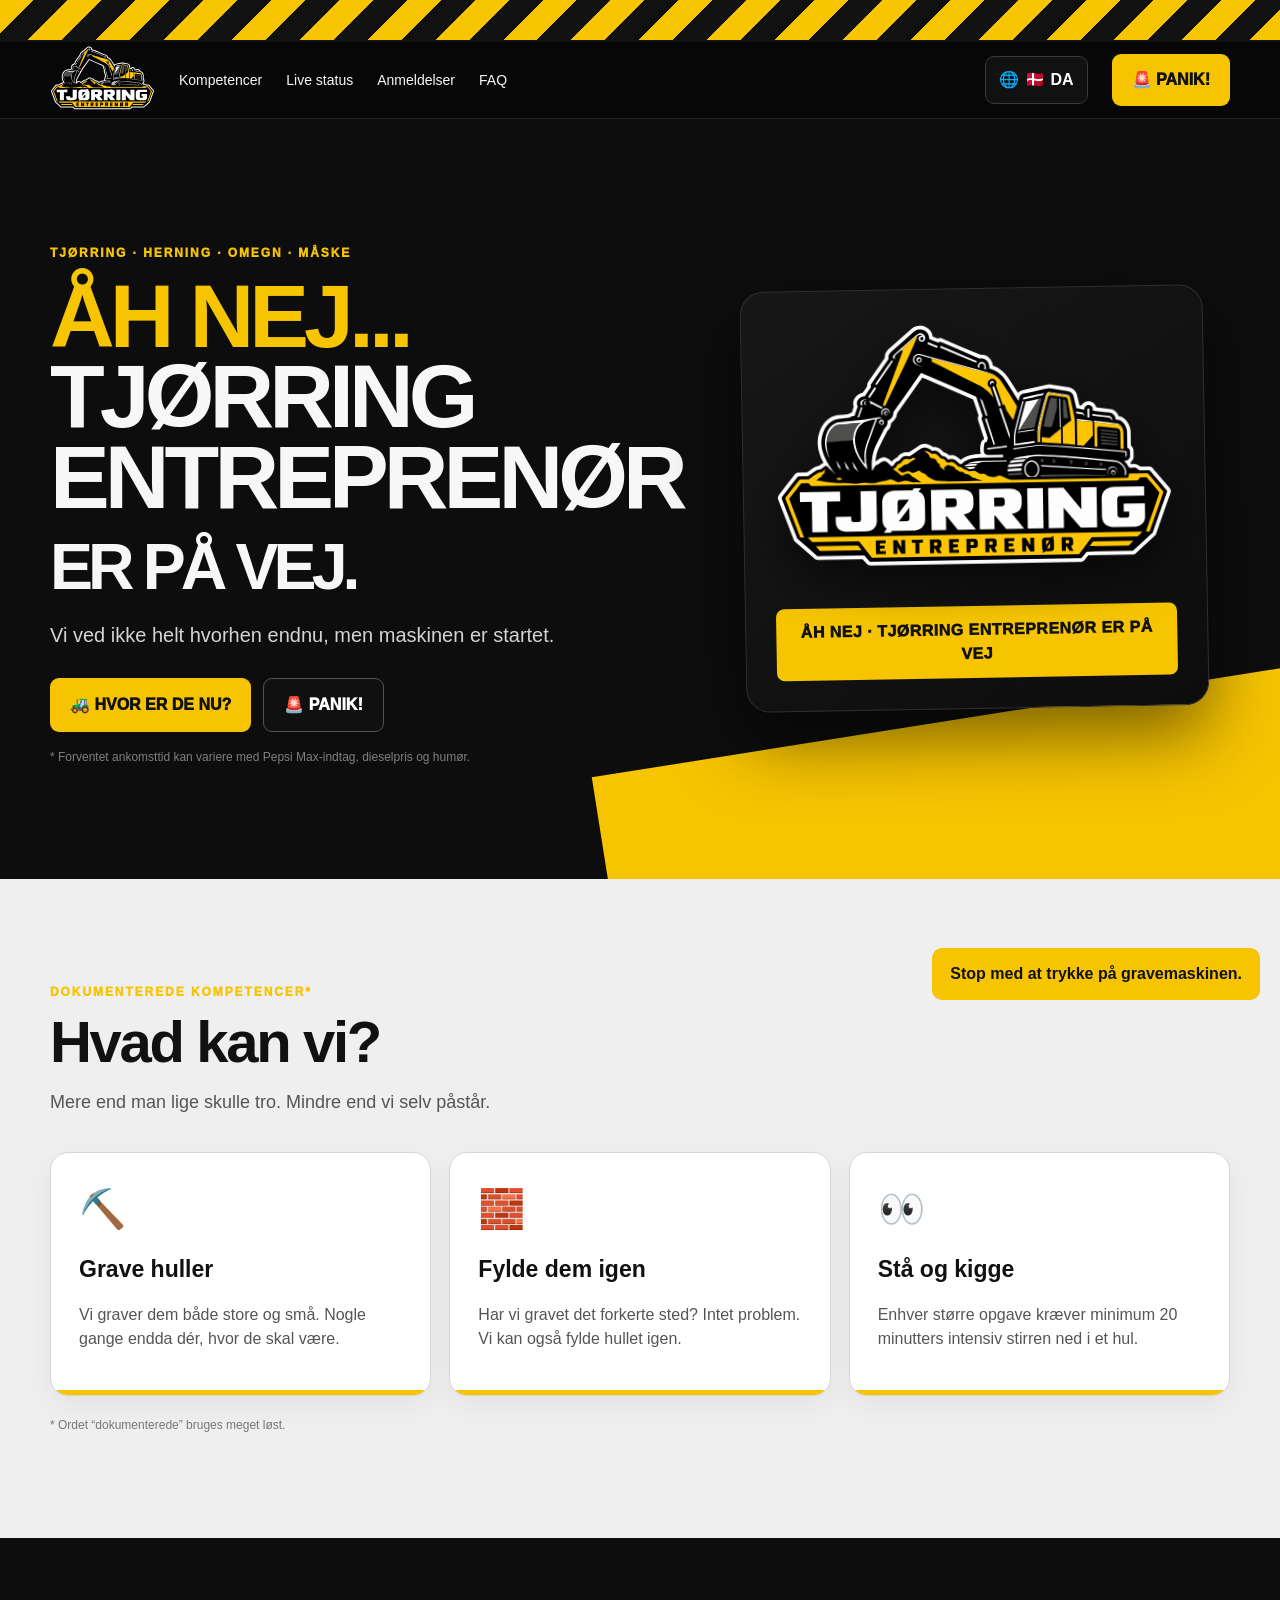
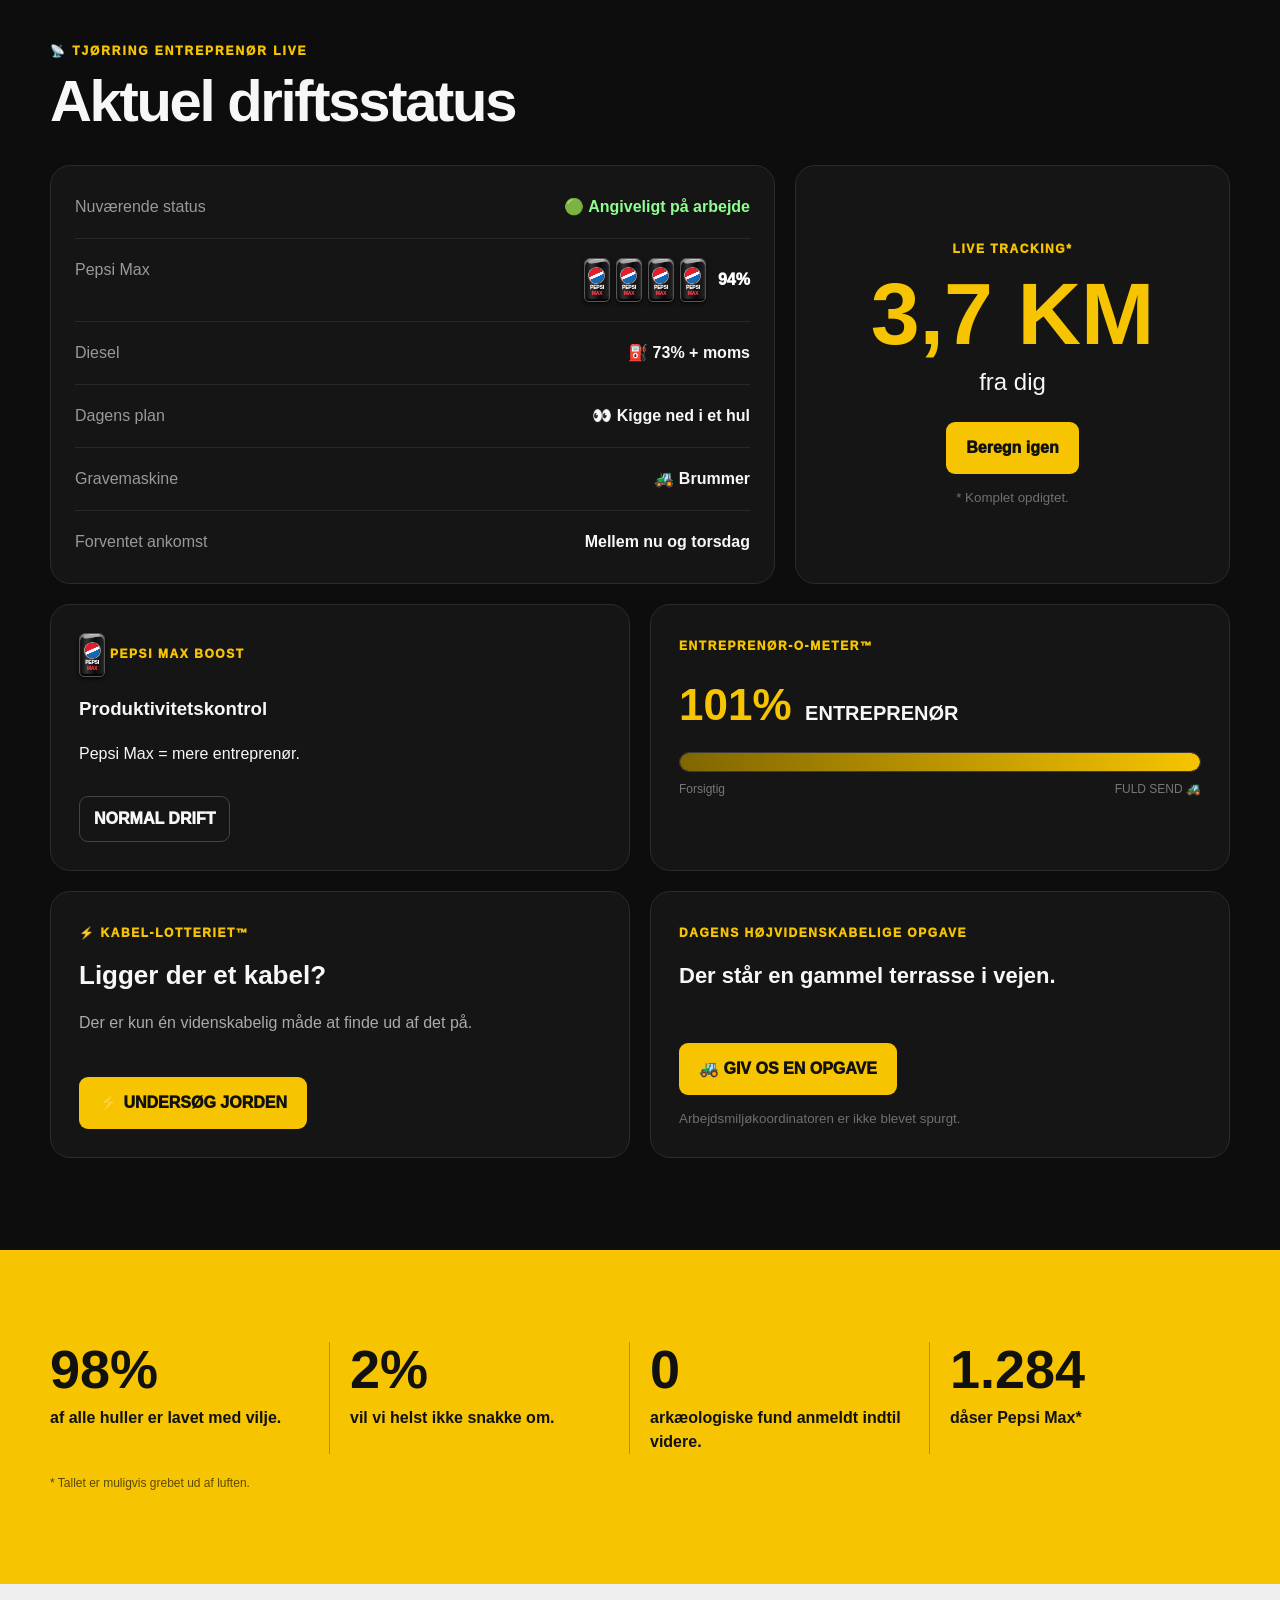
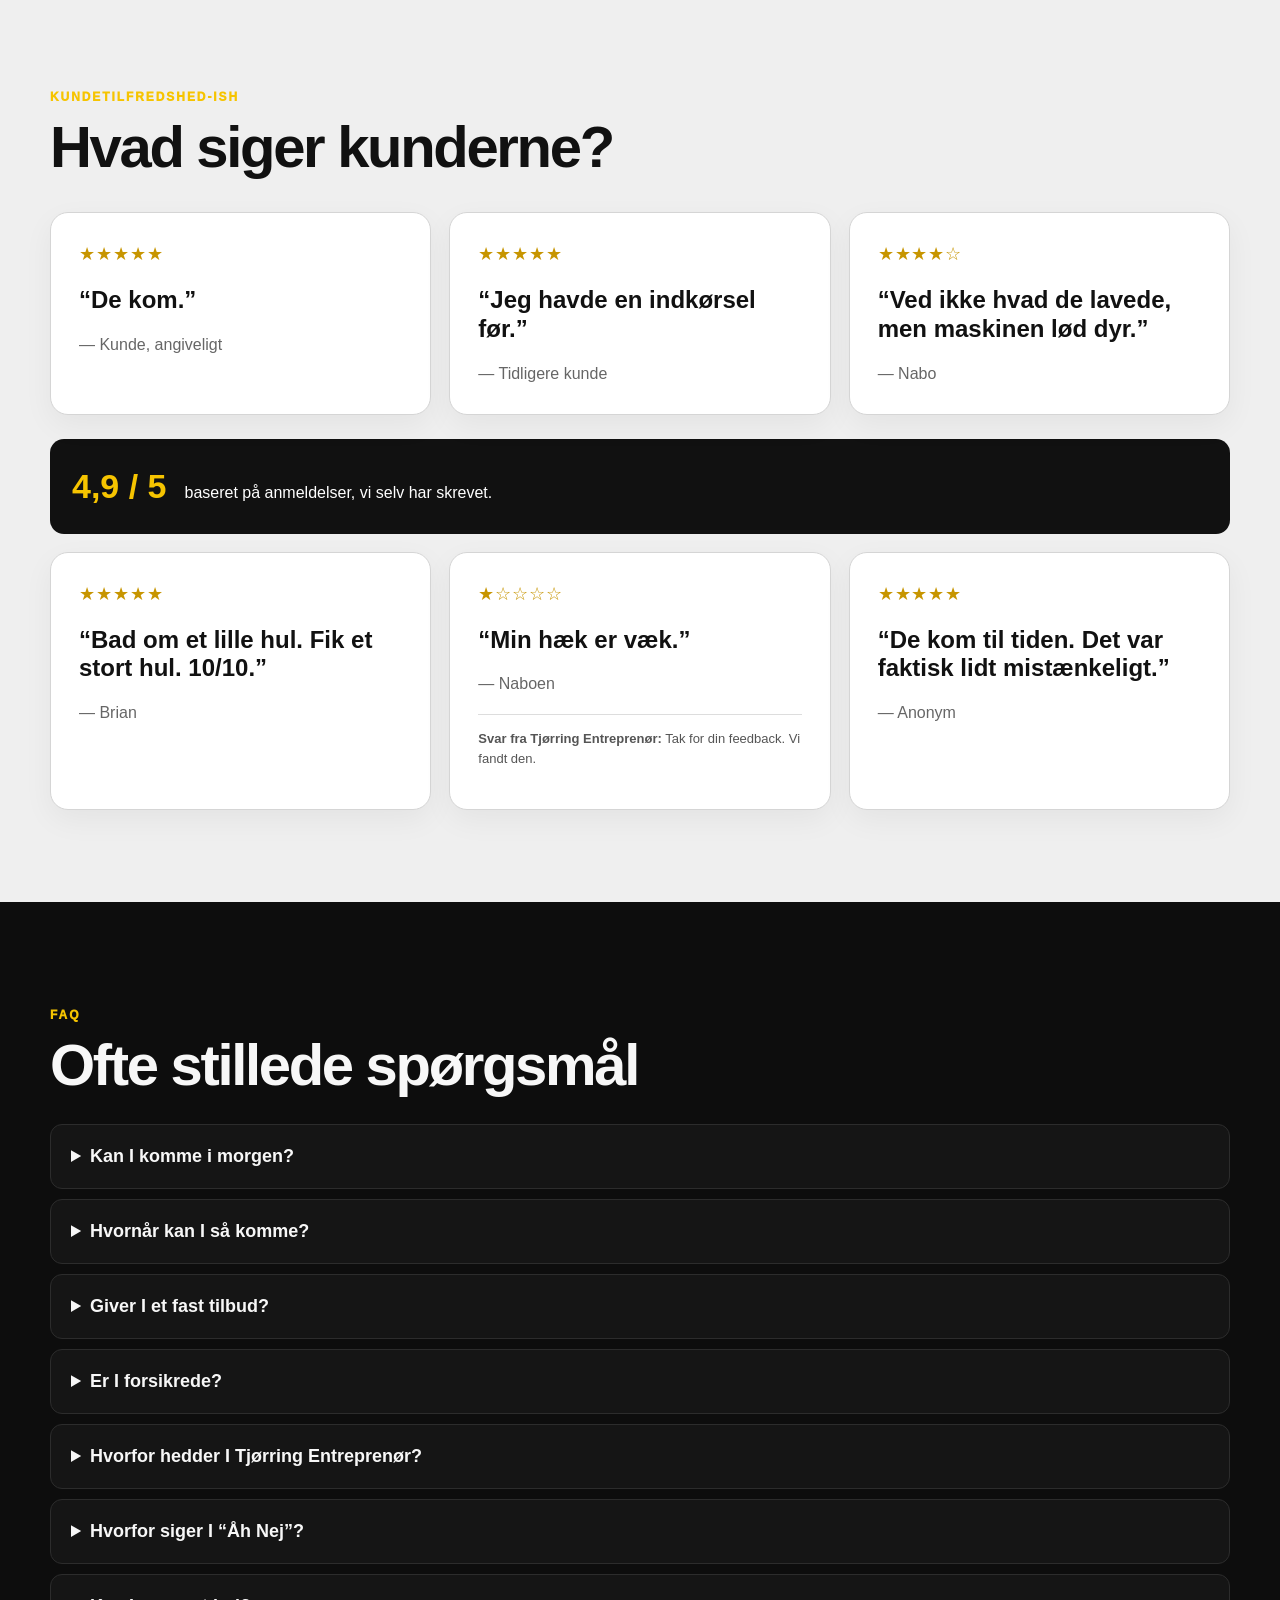
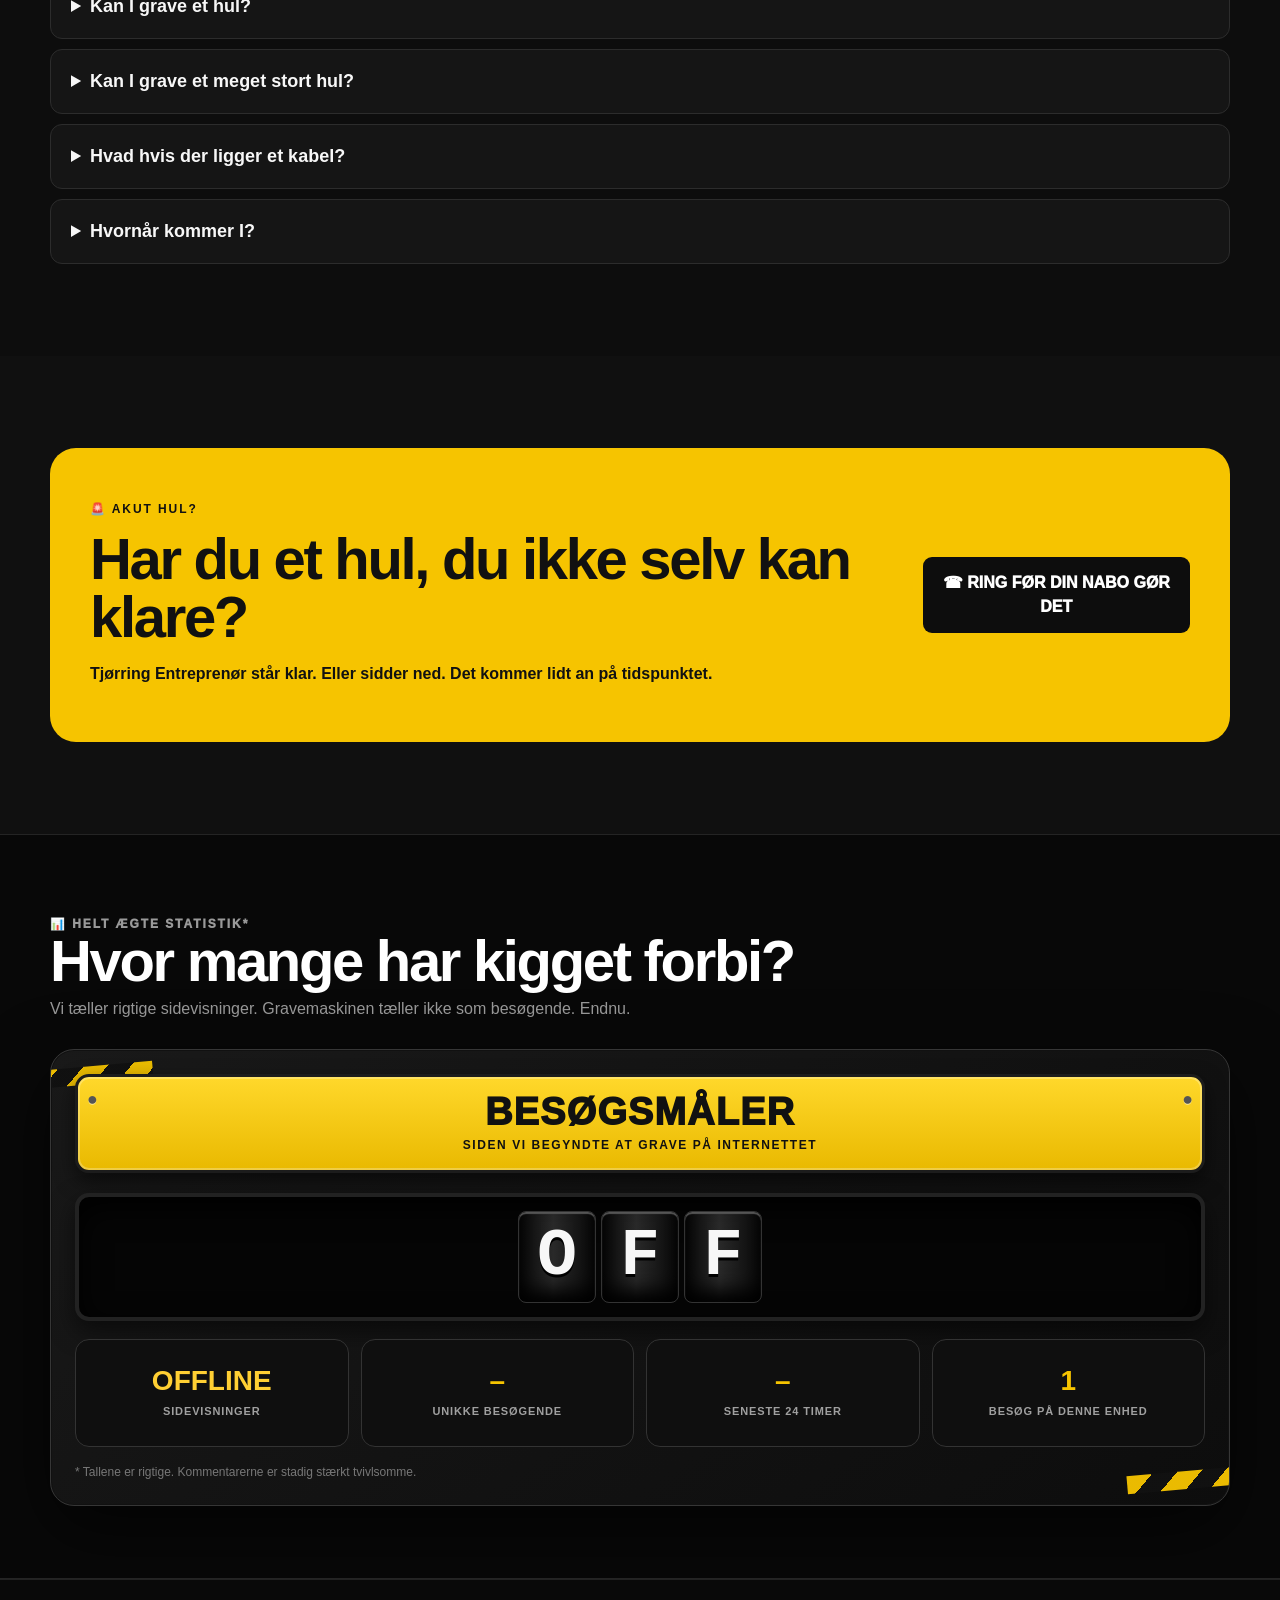
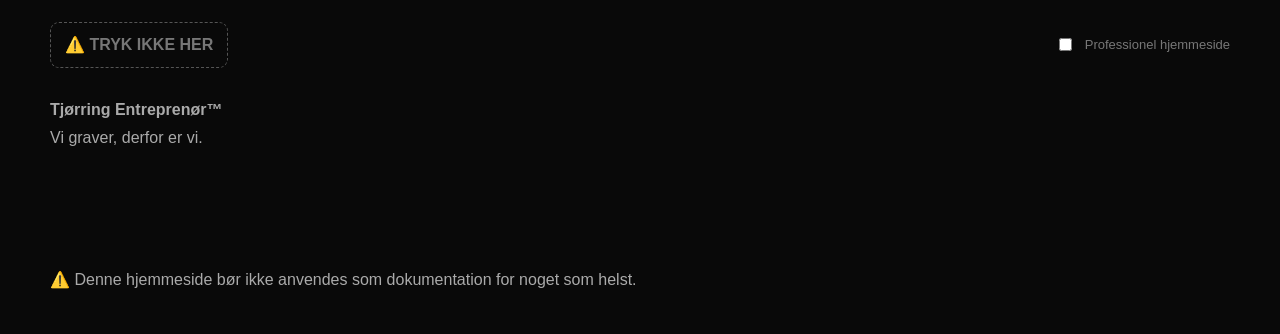
==== commit 415a23c0: "Replace logo image format from PNG to SVG" ====
--- a/index.html
+++ b/index.html
@@ -16,7 +16,7 @@
   <header class="site-header">
     <div class="container nav">
       <a href="#top" class="brand" aria-label="Gå til toppen af forsiden">
-        <img src="assets/logo-new.png" alt="Tjørring Entreprenør logo" id="logo">
+        <img src="assets/logo-new.svg" alt="Tjørring Entreprenør logo" id="logo">
       </a>
 
       <nav class="nav-links" aria-label="Hovedmenu">
@@ -57,7 +57,7 @@
         </div>
 
         <div class="hero-card">
-          <img src="assets/logo-new.png" alt="Tjørring Entreprenør">
+          <img src="assets/logo-new.svg" alt="Tjørring Entreprenør">
           <div class="hero-card-slogan">Åh Nej · Tjørring Entreprenør Er På Vej</div>
         </div>
       </div>
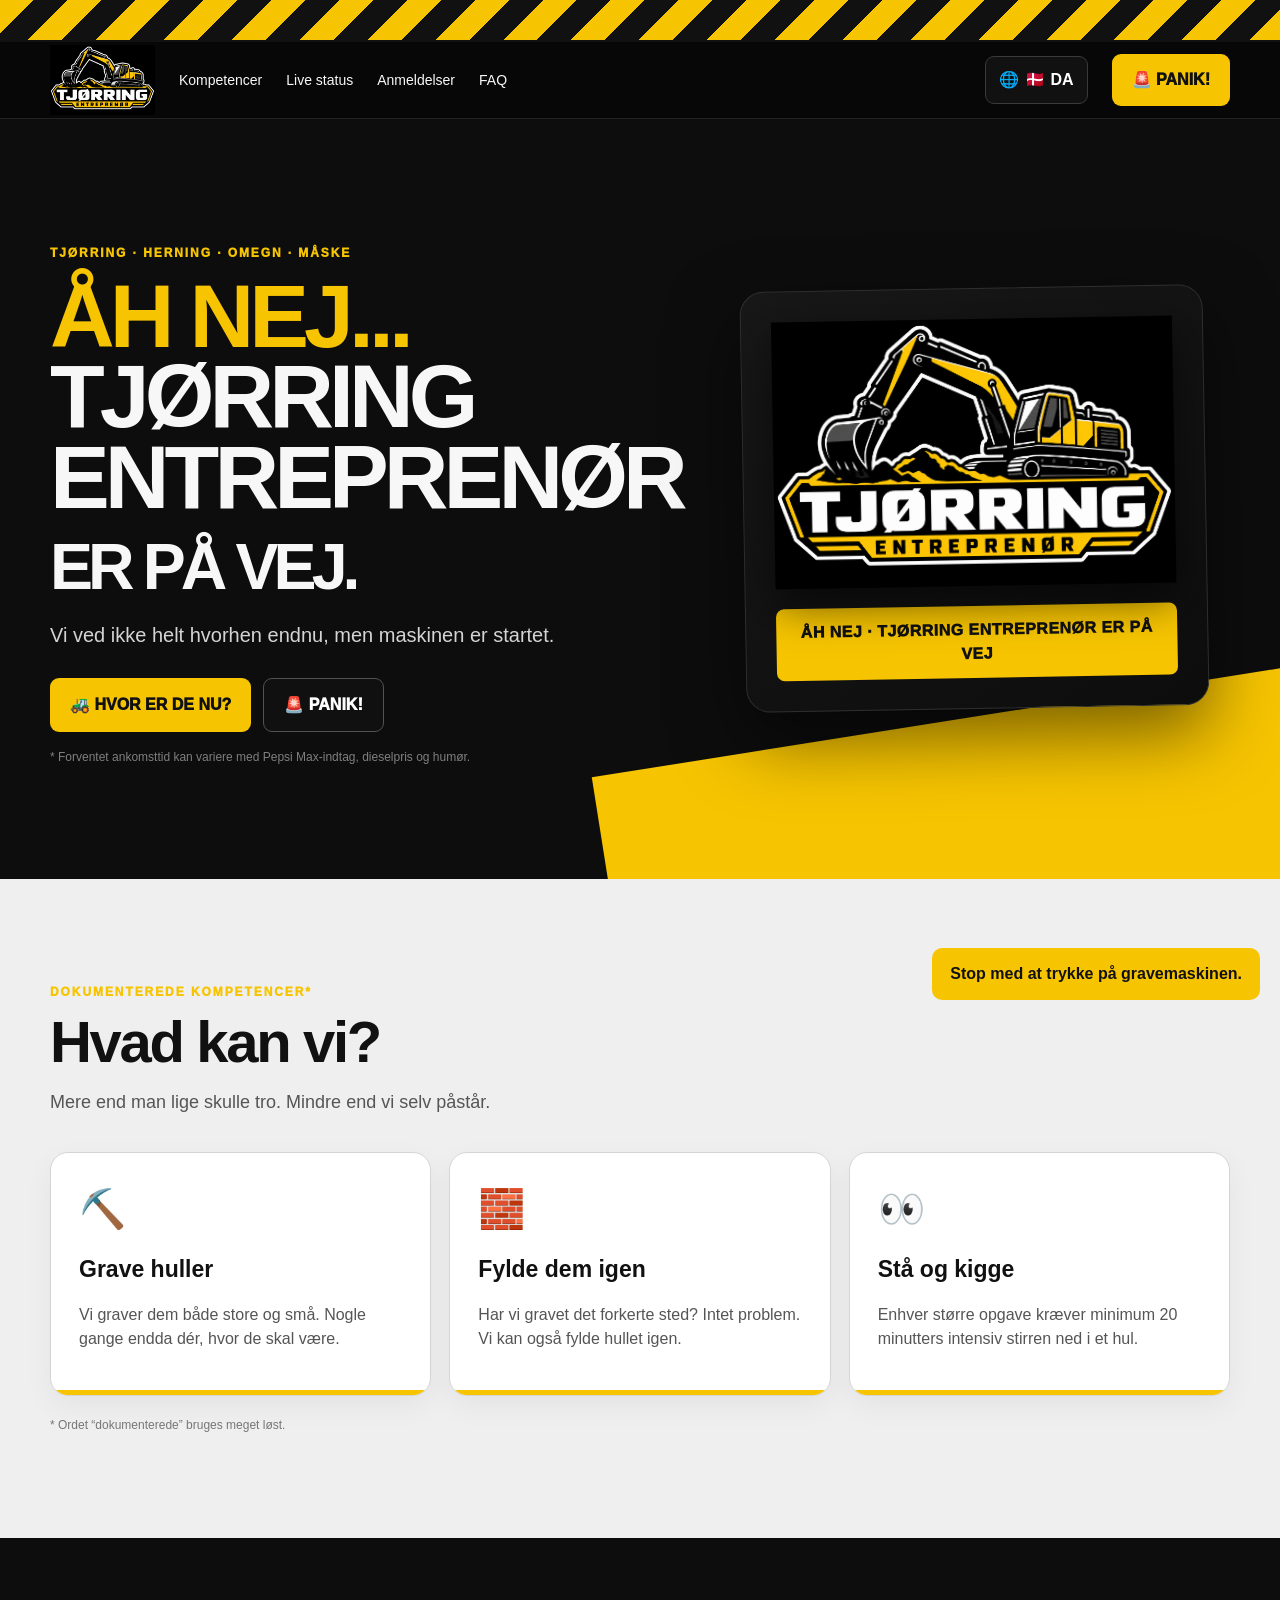
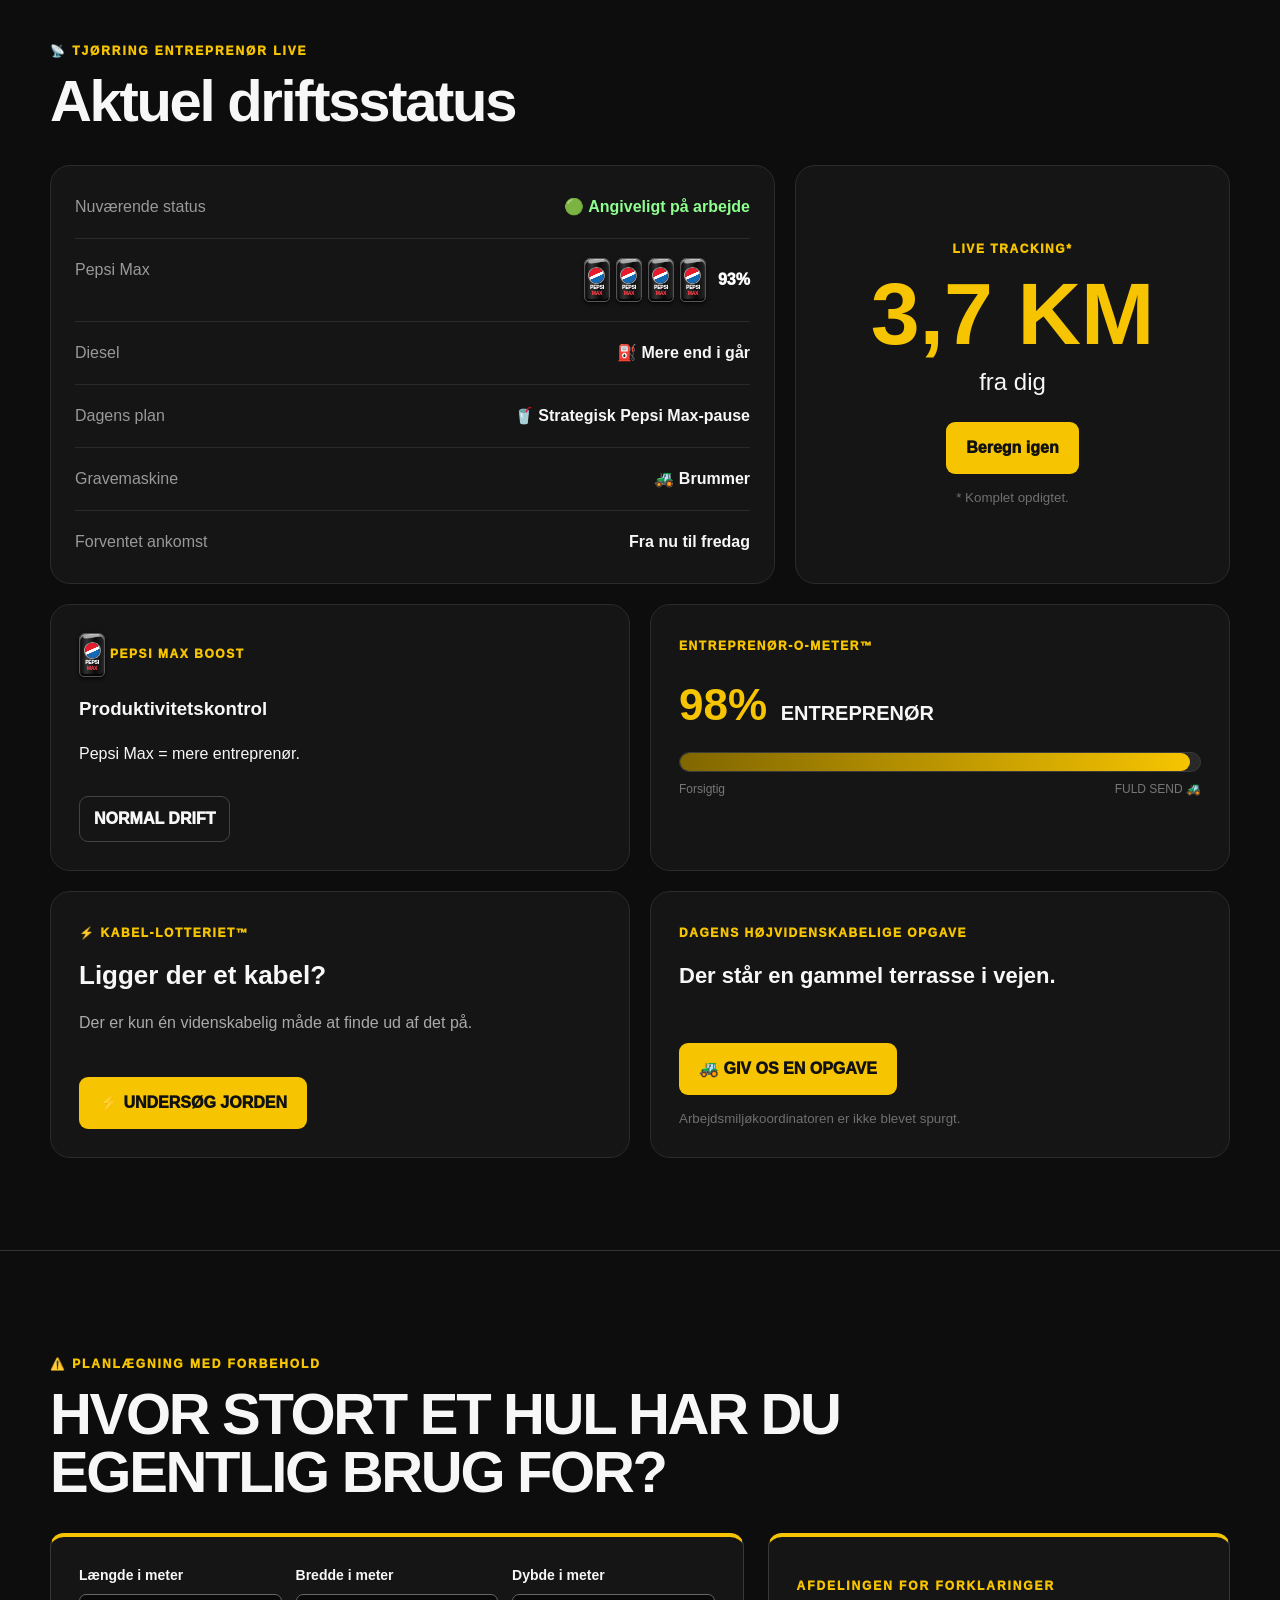
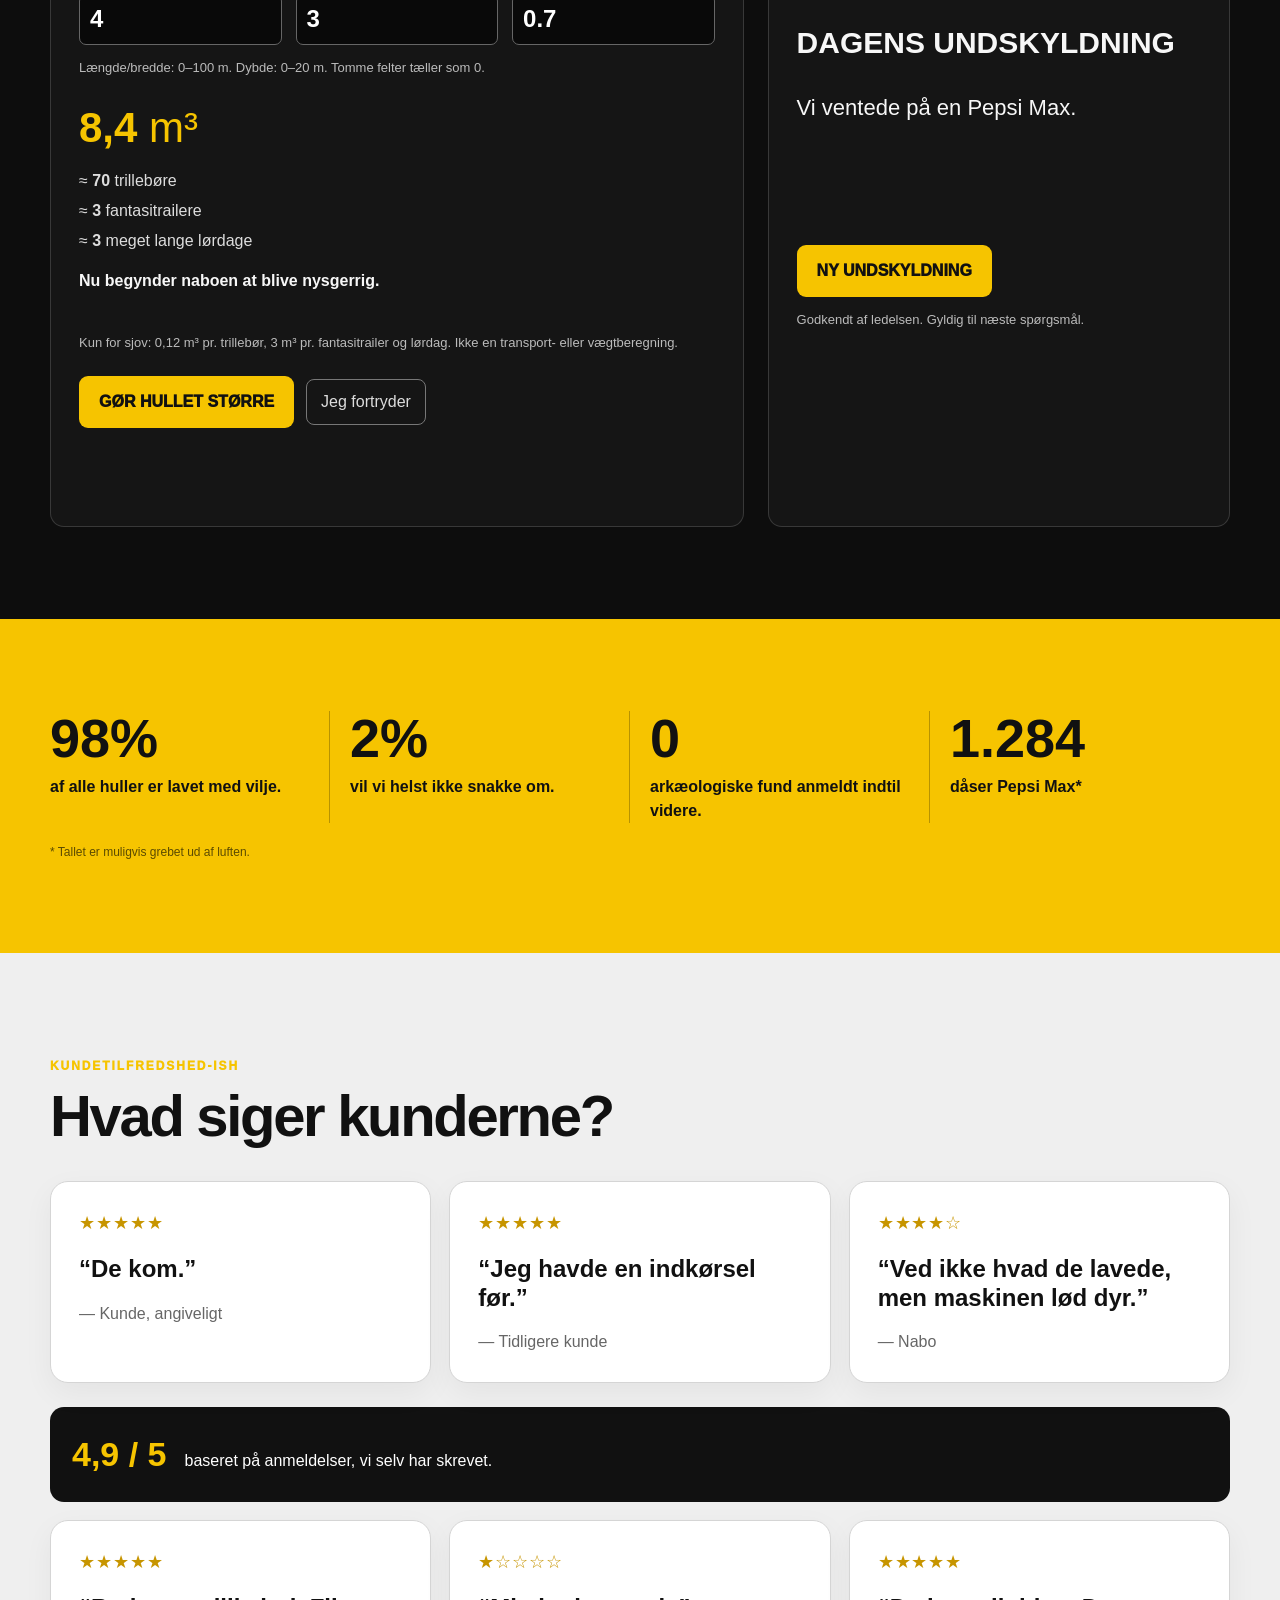
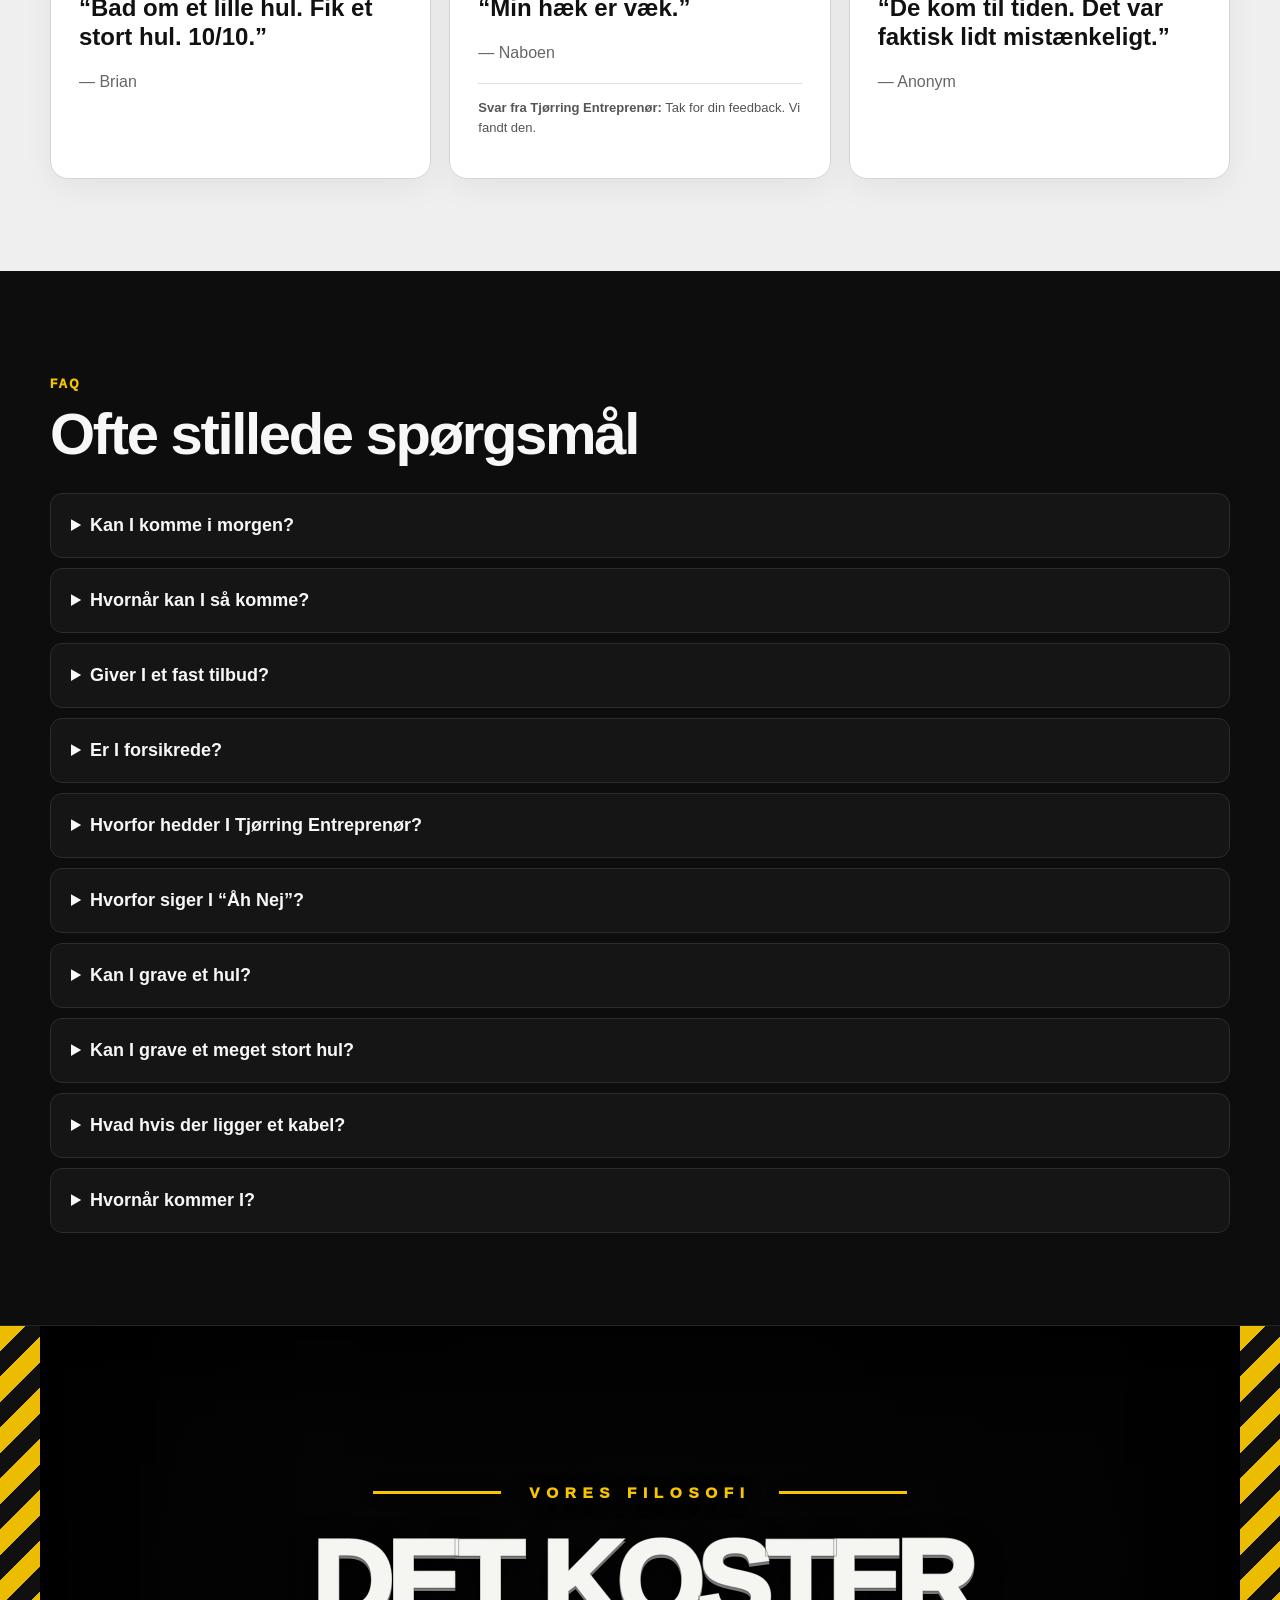
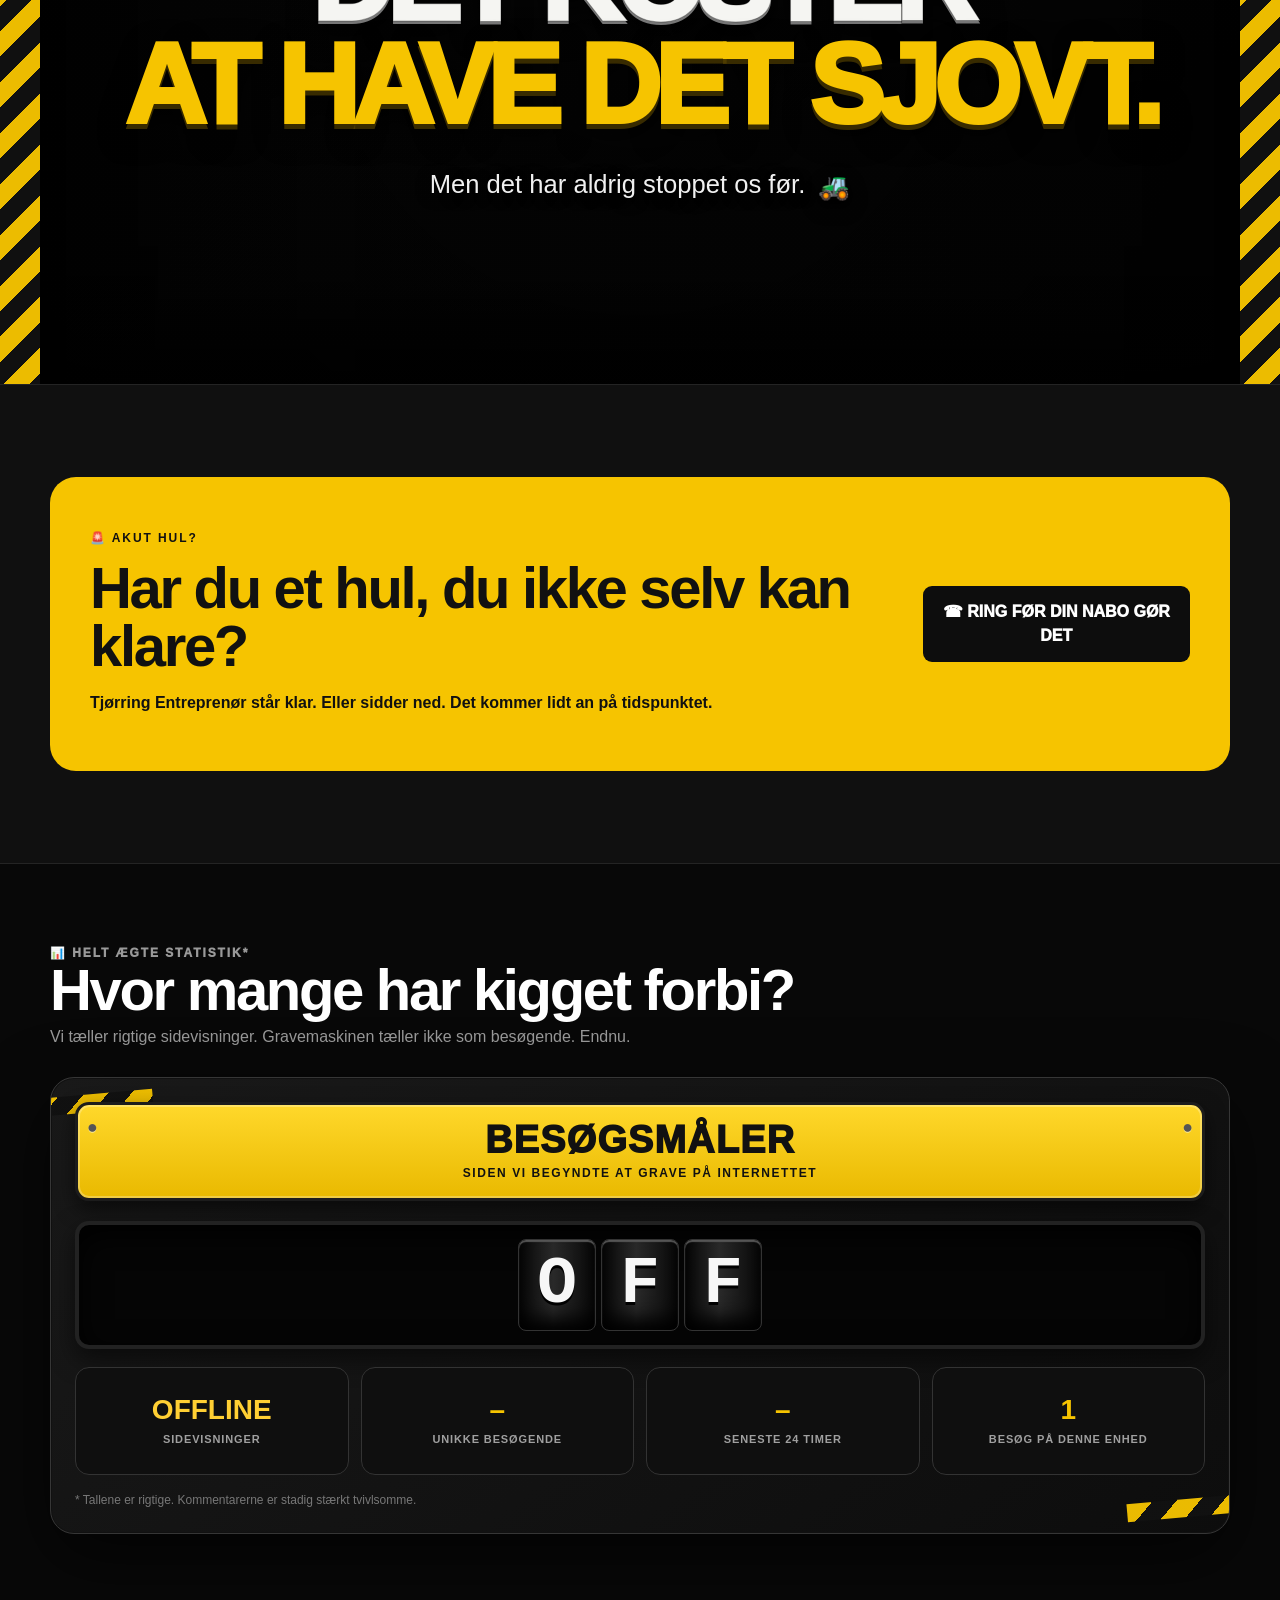
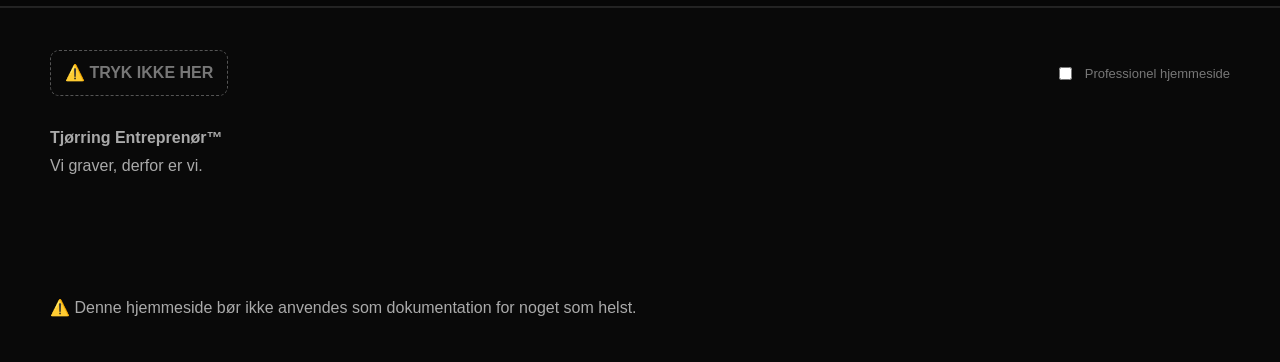
==== commit c0774fc1: "Add hole calculator and daily excuse" ====
--- a/index.html
+++ b/index.html
@@ -16,7 +16,7 @@
   <header class="site-header">
     <div class="container nav">
       <a href="#top" class="brand" aria-label="Gå til toppen af forsiden">
-        <img src="assets/logo-new.svg" alt="Tjørring Entreprenør logo" id="logo">
+        <img src="assets/logo-new.png" alt="Tjørring Entreprenør logo" id="logo">
       </a>
 
       <nav class="nav-links" aria-label="Hovedmenu">
@@ -57,7 +57,7 @@
         </div>
 
         <div class="hero-card">
-          <img src="assets/logo-new.svg" alt="Tjørring Entreprenør">
+          <img src="assets/logo-new.png" alt="Tjørring Entreprenør">
           <div class="hero-card-slogan">Åh Nej · Tjørring Entreprenør Er På Vej</div>
         </div>
       </div>
@@ -178,6 +178,46 @@
             <button class="btn btn-yellow" type="button" id="taskGenerator">🚜 GIV OS EN OPGAVE</button>
             <small>Arbejdsmiljøkoordinatoren er ikke blevet spurgt.</small>
           </div>
+        </div>
+      </div>
+    </section>
+
+
+    <section class="section section-dark digging-tools" id="diggingTools" aria-labelledby="holeHeading">
+      <div class="container">
+        <p class="section-tag">⚠️ PLANLÆGNING MED FORBEHOLD</p>
+        <h2 id="holeHeading">HVOR STORT ET HUL HAR DU EGENTLIG BRUG FOR?</h2>
+        <div class="digging-grid">
+          <div class="hole-calculator">
+            <div class="hole-inputs">
+              <label for="holeLength"><span>Længde i meter</span><input id="holeLength" type="number" inputmode="decimal" min="0" max="100" step="any" value="4" aria-describedby="holeLimits"></label>
+              <label for="holeWidth"><span>Bredde i meter</span><input id="holeWidth" type="number" inputmode="decimal" min="0" max="100" step="any" value="3" aria-describedby="holeLimits"></label>
+              <label for="holeDepth"><span>Dybde i meter</span><input id="holeDepth" type="number" inputmode="decimal" min="0" max="20" step="any" value="0.7" aria-describedby="holeLimits"></label>
+            </div>
+            <p class="tool-note" id="holeLimits">Længde/bredde: 0–100 m. Dybde: 0–20 m. Tomme felter tæller som 0.</p>
+            <div class="hole-results" aria-live="polite" aria-atomic="true">
+              <p class="hole-volume"><strong id="holeVolume" data-tool-dynamic>8,4</strong> m³</p>
+              <ul class="hole-comparisons">
+                <li>≈ <strong id="holeBarrows" data-tool-dynamic>70</strong> <span>trillebøre</span></li>
+                <li>≈ <strong id="holeTrailers" data-tool-dynamic>3</strong> <span>fantasitrailere</span></li>
+                <li>≈ <strong id="holeSaturdays" data-tool-dynamic>3</strong> <span>meget lange lørdage</span></li>
+              </ul>
+              <p id="holeVerdict" data-tool-dynamic>Nu begynder naboen at blive nysgerrig.</p>
+            </div>
+            <p class="tool-note">Kun for sjov: 0,12 m³ pr. trillebør, 3 m³ pr. fantasitrailer og lørdag. Ikke en transport- eller vægtberegning.</p>
+            <div class="tool-actions">
+              <button class="btn btn-yellow" id="growHole" type="button">GØR HULLET STØRRE</button>
+              <button class="tool-reset" id="resetHole" type="button">Jeg fortryder</button>
+            </div>
+            <p class="tool-feedback" id="holeFeedback" data-tool-dynamic aria-live="polite"></p>
+          </div>
+          <aside class="daily-excuse" aria-labelledby="excuseHeading">
+            <p class="section-tag">AFDELINGEN FOR FORKLARINGER</p>
+            <h3 id="excuseHeading">DAGENS UNDSKYLDNING</h3>
+            <p id="dailyExcuse" data-tool-dynamic aria-live="polite" aria-atomic="true"></p>
+            <button class="btn btn-yellow" id="newExcuse" type="button">NY UNDSKYLDNING</button>
+            <p class="tool-note">Godkendt af ledelsen. Gyldig til næste spørgsmål.</p>
+          </aside>
         </div>
       </div>
     </section>
--- a/styles.css
+++ b/styles.css
@@ -702,3 +702,27 @@
 /* Pepsi Max Boost: én statisk dåse */
 .pepsi-cans-static{cursor:default!important;pointer-events:none}
 .pepsi-cans-static:active{transform:none!important}
+
+/* Lightweight digging tools: no animation loop or external assets. */
+.digging-tools{border-top:1px solid #333}
+.digging-tools h2{max-width:850px;overflow-wrap:anywhere}
+.digging-grid{display:grid;grid-template-columns:minmax(0,1.5fr) minmax(0,1fr);gap:24px;margin-top:32px}
+.hole-calculator,.daily-excuse{min-width:0;background:#151515;border:1px solid #383838;border-top:4px solid var(--yellow);border-radius:14px;padding:28px}
+.hole-inputs{display:grid;grid-template-columns:repeat(3,minmax(0,1fr));gap:14px}
+.hole-inputs label{display:grid;gap:8px;font-size:14px;font-weight:800;min-width:0}
+.hole-inputs input{width:100%;min-width:0;min-height:48px;border:1px solid #666;border-radius:7px;padding:10px;background:#090909;color:#fff;font-family:inherit;font-size:24px;font-weight:700;line-height:1.2}
+.digging-tools :is(input,button):focus-visible{outline:3px solid var(--yellow);outline-offset:4px}
+.hole-volume{font-size:clamp(24px,4vw,42px);line-height:1.2;margin:24px 0 16px;color:var(--yellow);overflow-wrap:anywhere}
+.hole-volume strong{font-variant-numeric:tabular-nums}
+.hole-comparisons{padding:0;list-style:none;display:grid;gap:6px;color:#ddd}
+#holeVerdict{font-weight:800;min-height:3em}
+.digging-tools .tool-note{font-size:13px;line-height:1.6;color:#bbb}
+.tool-actions{display:flex;align-items:center;flex-wrap:wrap;gap:12px;margin-top:22px}
+.digging-tools button{min-height:44px;max-width:100%;white-space:normal;overflow-wrap:anywhere}
+.tool-reset{background:transparent;border:1px solid #777;border-radius:8px;padding:10px 14px;color:#ddd;cursor:pointer}
+.tool-feedback{min-height:3em;font-size:14px;color:var(--yellow)}
+.daily-excuse h3{font-size:clamp(22px,3vw,30px);line-height:1.2;overflow-wrap:anywhere}
+#dailyExcuse{font-size:22px;line-height:1.5;min-height:6em;overflow-wrap:anywhere}
+body.serious-mode .digging-tools{display:none!important}
+@media(max-width:850px){.digging-grid{grid-template-columns:minmax(0,1fr)}}
+@media(max-width:520px){.hole-inputs{grid-template-columns:minmax(0,1fr)}.hole-calculator,.daily-excuse{padding:20px}.tool-actions{align-items:stretch;flex-direction:column}}
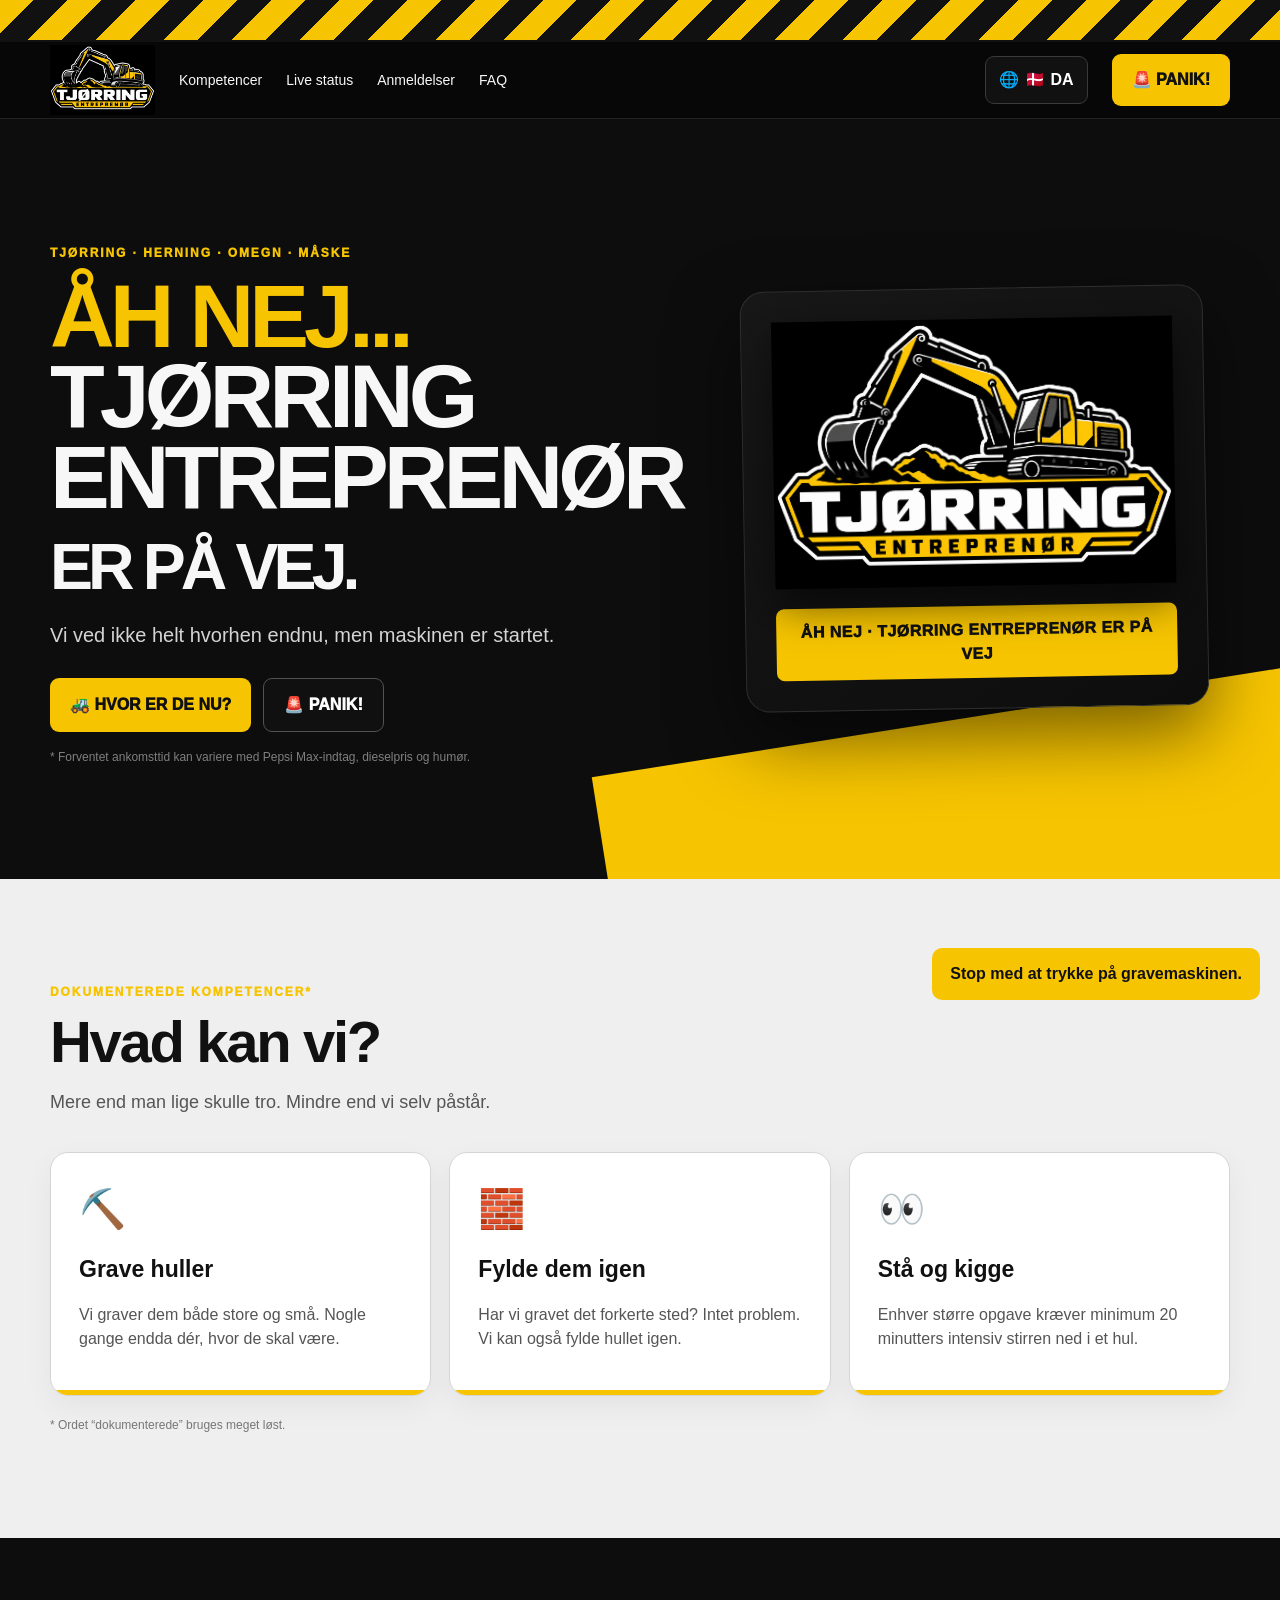
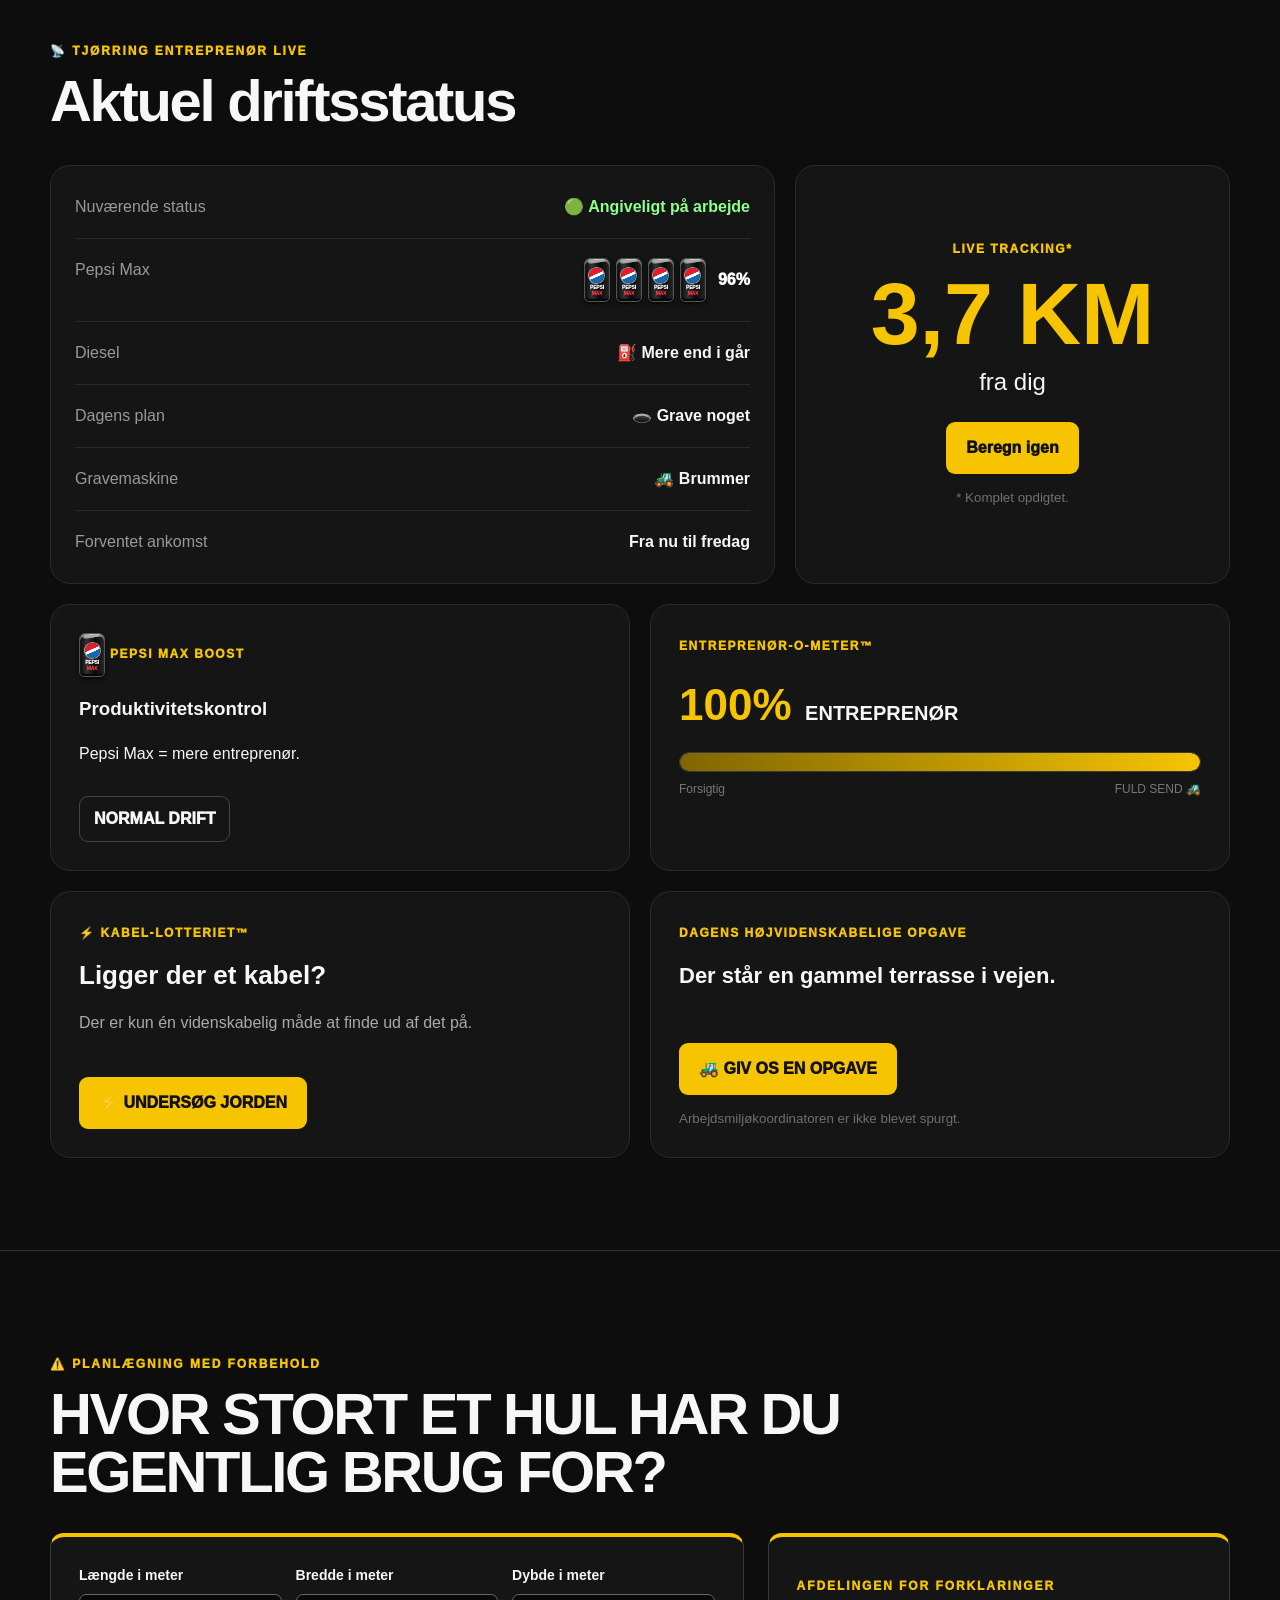
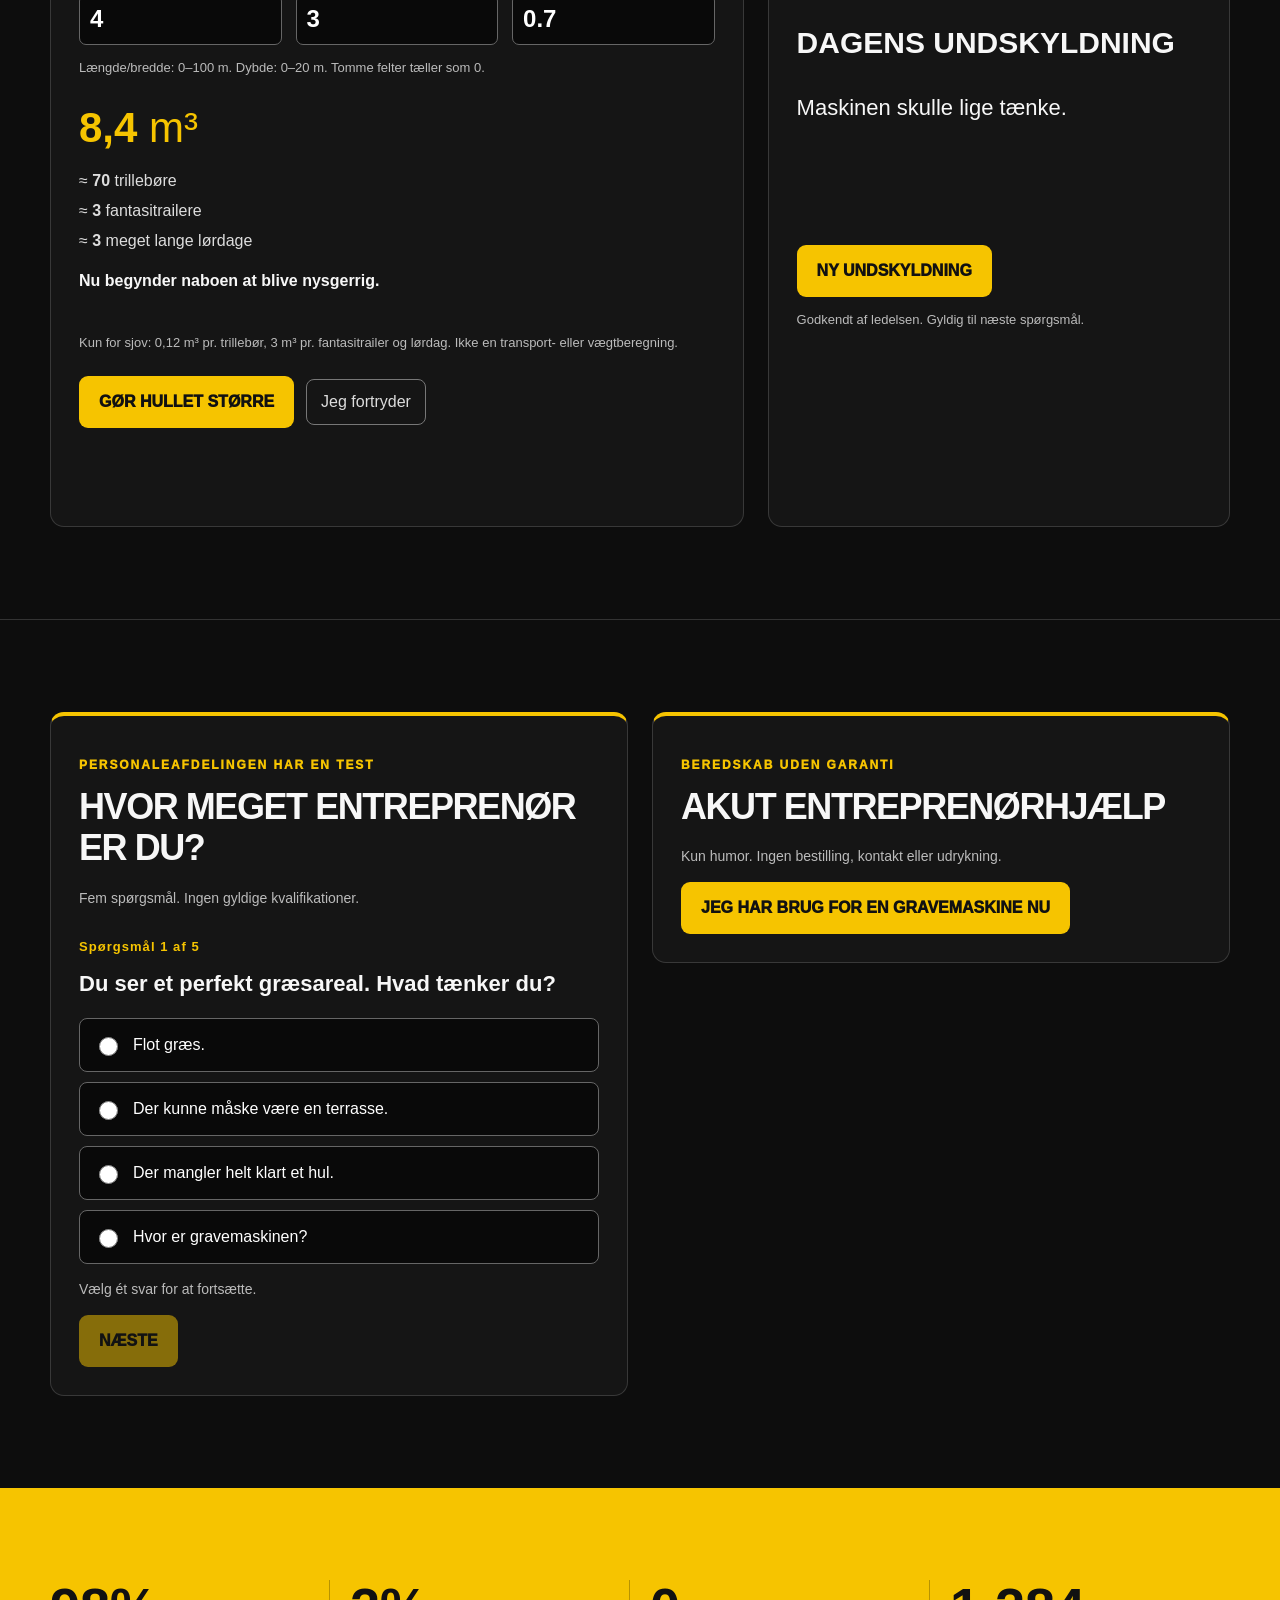
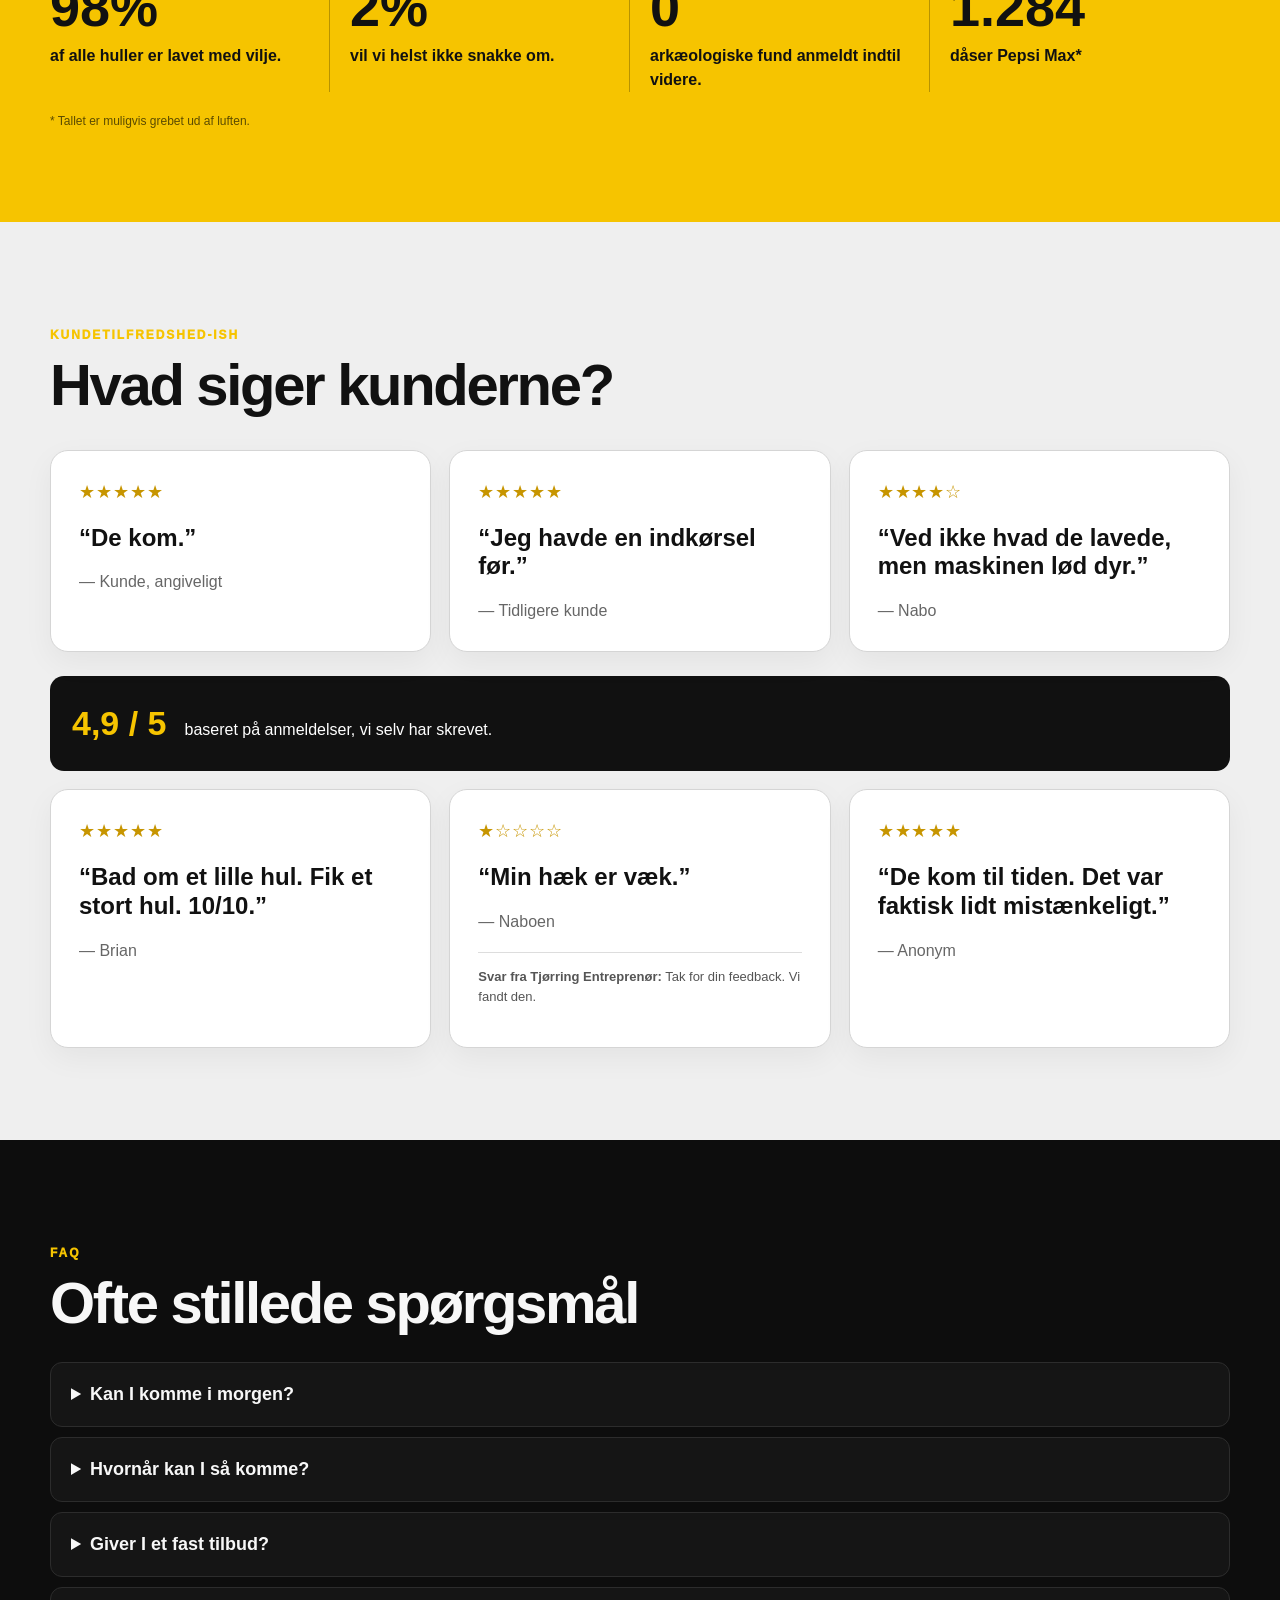
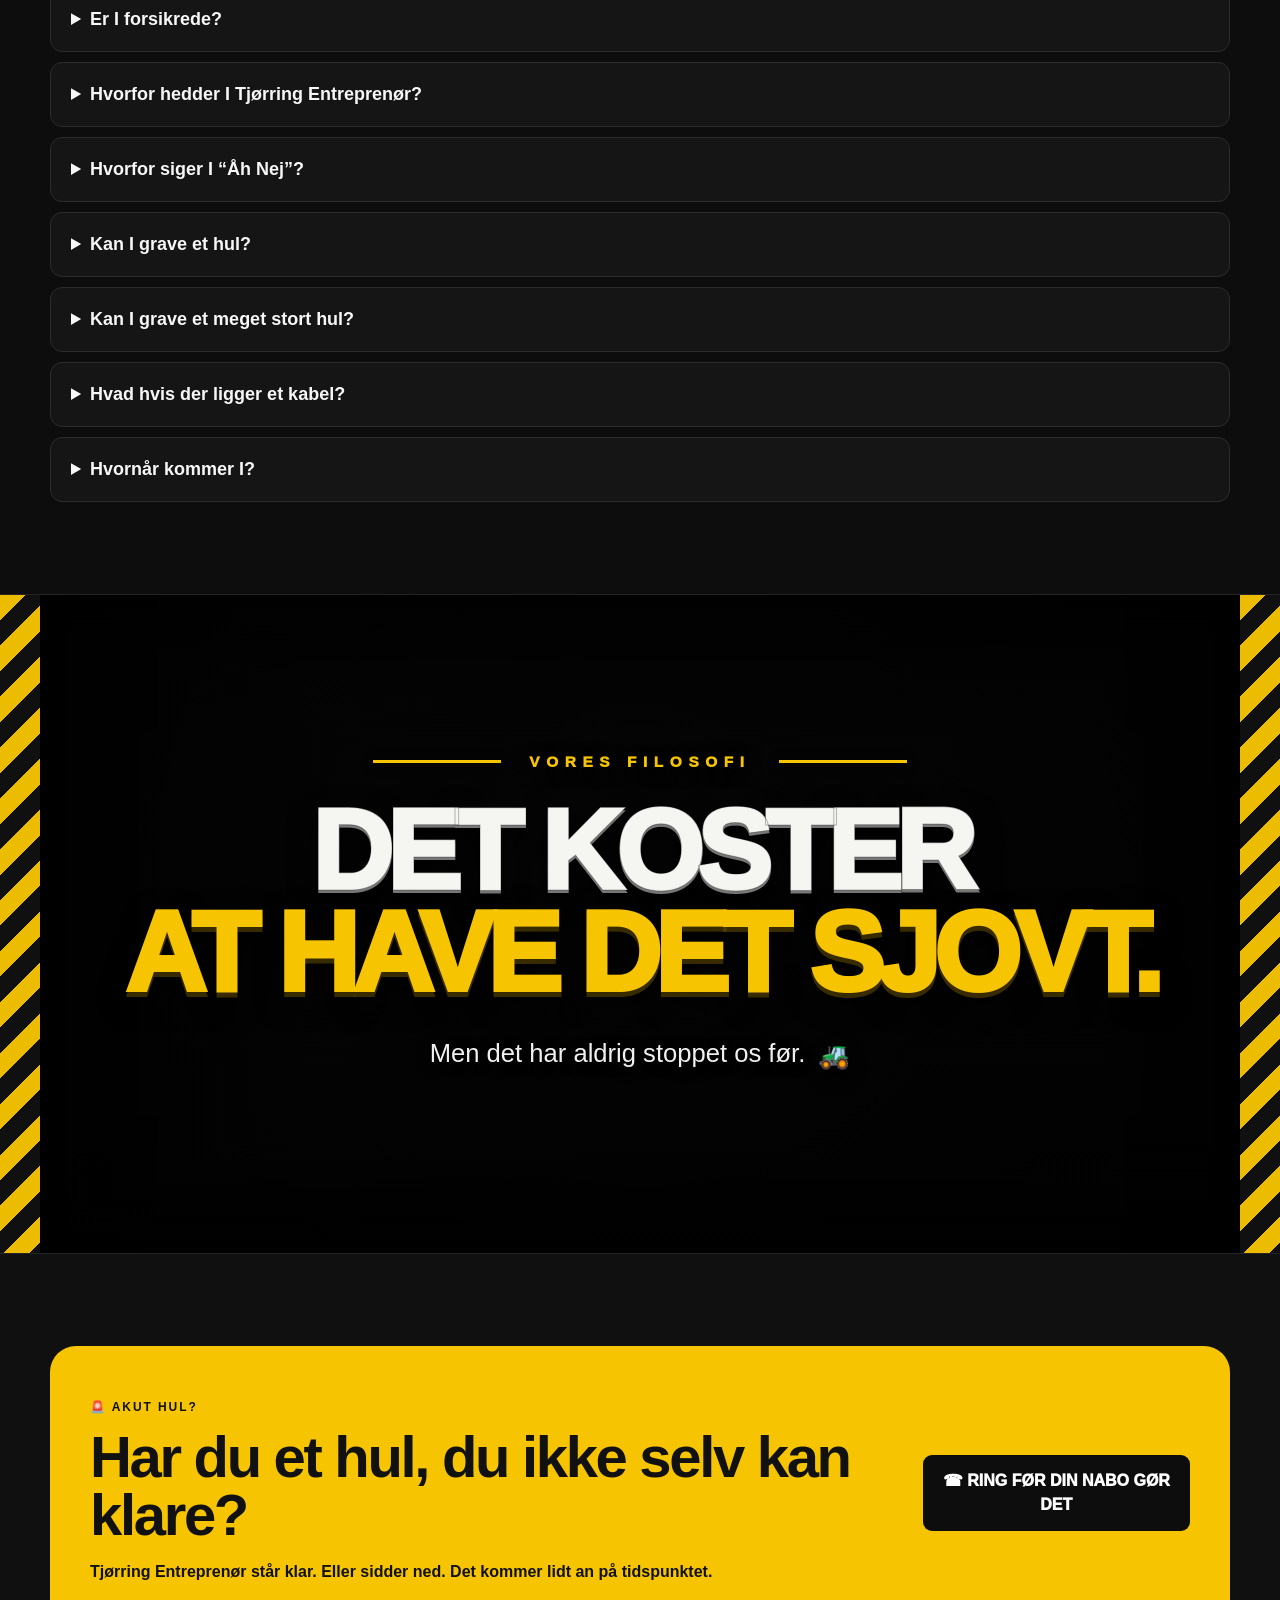
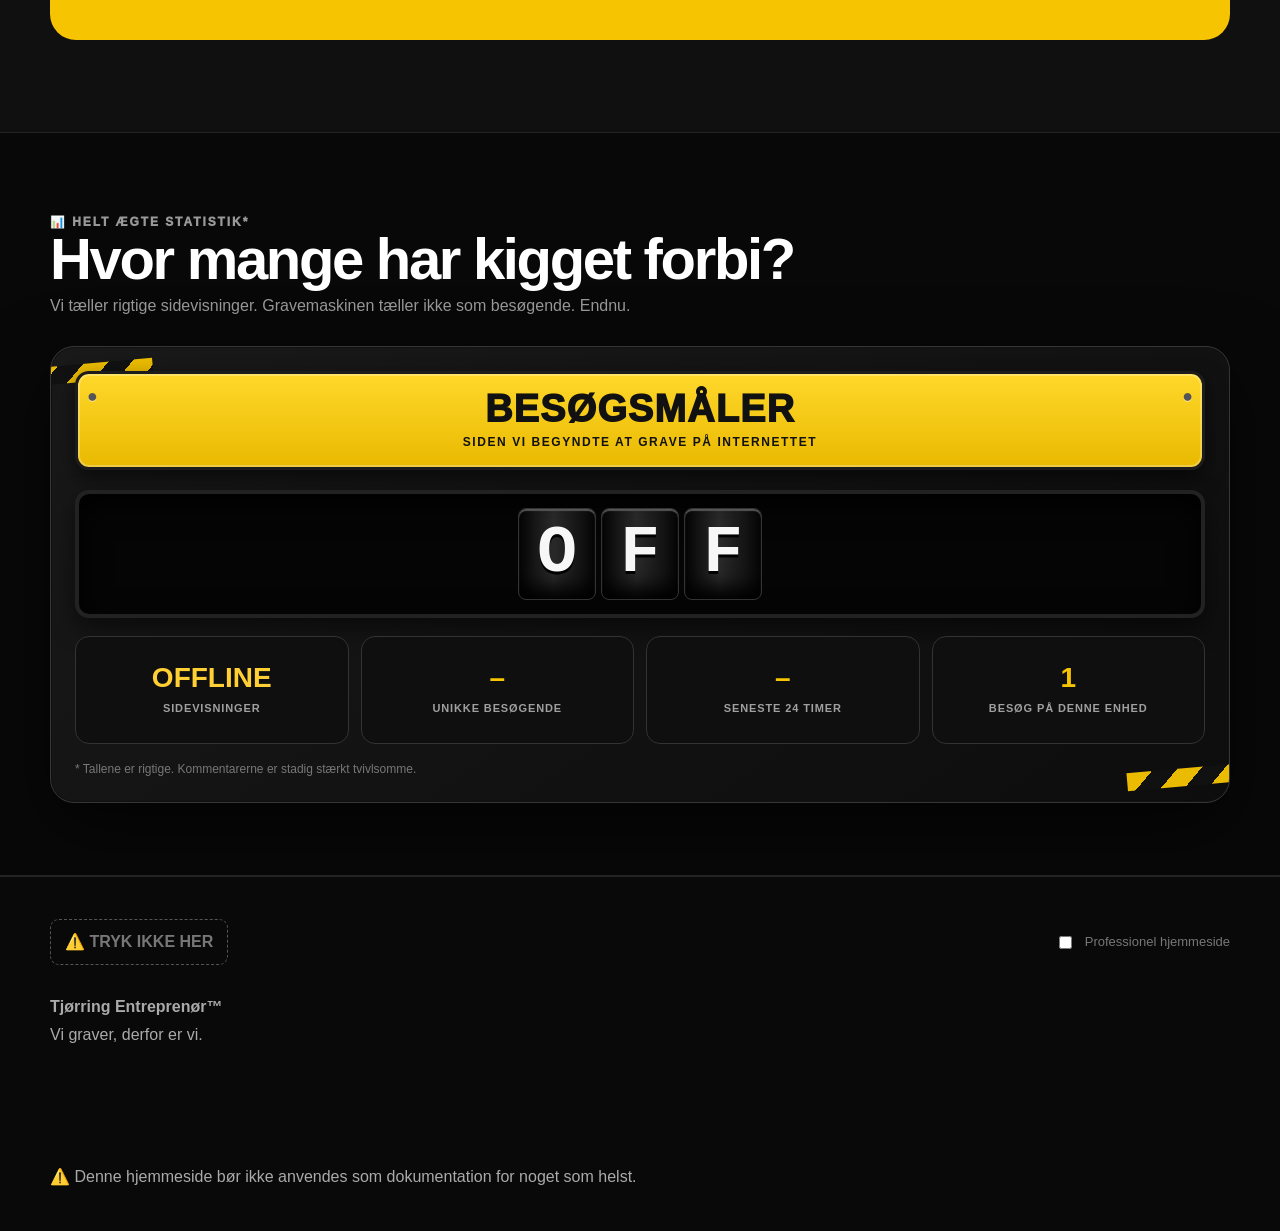
==== commit d1491ac0: "Add contractor quiz and emergency help" ====
--- a/index.html
+++ b/index.html
@@ -222,6 +222,51 @@
       </div>
     </section>
 
+
+    <section class="section section-dark contractor-interactives" id="contractorInteractives" aria-labelledby="contractorQuizHeading">
+      <div class="container interactive-pair">
+        <article class="interactive-card" aria-labelledby="contractorQuizHeading">
+          <p class="section-tag">PERSONALEAFDELINGEN HAR EN TEST</p>
+          <h2 id="contractorQuizHeading">HVOR MEGET ENTREPRENØR ER DU?</h2>
+          <p class="interactive-note">Fem spørgsmål. Ingen gyldige kvalifikationer.</p>
+          <div id="quizFlow" data-tool-dynamic>
+            <div id="quizQuestions">
+              <p id="quizProgress" class="interactive-progress" aria-live="polite"></p>
+              <fieldset class="quiz-fieldset" aria-describedby="quizHint">
+                <legend id="quizQuestion" tabindex="-1"></legend>
+                <div class="interactive-choices"><label class="quiz-choice"><input type="radio" name="contractorAnswer" value="0"><span id="quizAnswer0"></span></label><label class="quiz-choice"><input type="radio" name="contractorAnswer" value="1"><span id="quizAnswer1"></span></label><label class="quiz-choice"><input type="radio" name="contractorAnswer" value="2"><span id="quizAnswer2"></span></label><label class="quiz-choice"><input type="radio" name="contractorAnswer" value="3"><span id="quizAnswer3"></span></label></div>
+              </fieldset>
+              <p class="interactive-note" id="quizHint"><span data-interactive-copy="Vælg ét svar for at fortsætte.">Vælg ét svar for at fortsætte.</span></p>
+              <button type="button" id="quizNext" class="btn btn-yellow" disabled>NÆSTE</button>
+            </div>
+            <div id="quizResult" hidden>
+              <p class="interactive-progress"><span data-interactive-copy="DOMMEN ER FALDET">DOMMEN ER FALDET</span></p>
+              <p id="quizPercent" class="quiz-percent"></p>
+              <h3 id="quizLevel" tabindex="-1"></h3>
+              <p id="quizVerdict" class="interactive-description"></p>
+              <p id="quizPepsi" class="interactive-note"></p>
+              <button type="button" id="quizReset" class="btn btn-yellow"><span data-interactive-copy="PRØV IGEN">PRØV IGEN</span></button>
+            </div>
+          </div>
+        </article>
+        <article class="interactive-card emergency-card" aria-labelledby="emergencyHeading">
+          <p class="section-tag">BEREDSKAB UDEN GARANTI</p>
+          <h2 id="emergencyHeading">AKUT ENTREPRENØRHJÆLP</h2>
+          <p class="interactive-note">Kun humor. Ingen bestilling, kontakt eller udrykning.</p>
+          <div id="emergencyFlow" data-tool-dynamic>
+            <h3 id="emergencyPrompt" tabindex="-1"></h3>
+            <p id="emergencyDetail" class="interactive-description"></p>
+            <div data-emergency-step="start"><button type="button" id="emergencyStart" class="btn btn-yellow"><span data-interactive-copy="JEG HAR BRUG FOR EN GRAVEMASKINE NU">JEG HAR BRUG FOR EN GRAVEMASKINE NU</span></button></div>
+            <div data-emergency-step="pepsi" hidden class="emergency-yesno"><button type="button" id="emergencyYes" class="btn btn-yellow"><span data-interactive-copy="JA">JA</span></button><button type="button" id="emergencyNo" class="tool-reset"><span data-interactive-copy="NEJ">NEJ</span></button></div>
+            <div data-emergency-step="supply" hidden><button type="button" id="emergencySupply" class="btn btn-yellow"><span data-interactive-copy="JEG HAR SKAFFET PEPSI MAX">JEG HAR SKAFFET PEPSI MAX</span></button></div>
+            <div data-emergency-step="problem" hidden class="interactive-choices"><button type="button" class="emergency-choice" data-emergency-problem="0"><span data-interactive-copy="Der mangler et hul">Der mangler et hul</span></button><button type="button" class="emergency-choice" data-emergency-problem="1"><span data-interactive-copy="Hullet er for lille">Hullet er for lille</span></button><button type="button" class="emergency-choice" data-emergency-problem="2"><span data-interactive-copy="Der er noget i vejen">Der er noget i vejen</span></button><button type="button" class="emergency-choice" data-emergency-problem="3"><span data-interactive-copy="Kunden sagde: Det tager kun en time">Kunden sagde: Det tager kun en time</span></button><button type="button" class="emergency-choice" data-emergency-problem="4"><span data-interactive-copy="Jeg ved det ikke, men vi skal bruge en gravemaskine">Jeg ved det ikke, men vi skal bruge en gravemaskine</span></button></div>
+            <div data-emergency-step="diagnosis" hidden><button type="button" id="emergencySend" class="btn btn-yellow"><span data-interactive-copy="AKTIVÉR FULD SEND">AKTIVÉR FULD SEND</span></button></div>
+            <button type="button" id="emergencyReset" class="tool-reset emergency-reset" hidden><span data-interactive-copy="Start forfra">Start forfra</span></button>
+          </div>
+        </article>
+      </div>
+    </section>
+
     <section class="section section-yellow">
       <div class="container stats">
         <div>
--- a/styles.css
+++ b/styles.css
@@ -726,3 +726,31 @@
 body.serious-mode .digging-tools{display:none!important}
 @media(max-width:850px){.digging-grid{grid-template-columns:minmax(0,1fr)}}
 @media(max-width:520px){.hole-inputs{grid-template-columns:minmax(0,1fr)}.hole-calculator,.daily-excuse{padding:20px}.tool-actions{align-items:stretch;flex-direction:column}}
+
+/* Phase 2: compact, event-driven quiz and emergency help. */
+.contractor-interactives{border-top:1px solid #333}
+.interactive-pair{display:grid;grid-template-columns:repeat(2,minmax(0,1fr));gap:24px;align-items:start}
+.interactive-card{min-width:0;padding:28px;background:#151515;border:1px solid #383838;border-top:4px solid var(--yellow);border-radius:14px;overflow-wrap:anywhere}
+.interactive-card h2{font-size:clamp(25px,3vw,36px);line-height:1.15;margin:12px 0 18px}
+.interactive-card h3,.quiz-fieldset legend{font-size:22px;line-height:1.4;font-weight:800}
+.interactive-note{font-size:14px;color:#bbb;line-height:1.6}
+.interactive-progress{font-size:13px;color:var(--yellow);font-weight:900;letter-spacing:.08em;margin-top:28px}
+.quiz-fieldset{border:0;padding:0;margin:0;min-width:0}
+.quiz-fieldset legend{padding:0;max-width:100%;margin-bottom:18px}
+.interactive-choices{display:grid;gap:10px}
+.quiz-choice,.emergency-choice{display:flex;gap:12px;align-items:center;min-height:52px;padding:14px;border:1px solid #666;border-radius:8px;background:#090909;color:#fff;text-align:left;cursor:pointer;line-height:1.5;transition:border-color .15s ease,background-color .15s ease}
+.quiz-choice:has(input:checked){border-color:var(--yellow);background:#29240b}
+.quiz-choice input{flex:0 0 auto;width:19px;height:19px;accent-color:var(--yellow)}
+.quiz-choice span{min-width:0}
+.interactive-card button{max-width:100%;min-height:48px;white-space:normal;overflow-wrap:anywhere}
+.interactive-card button:disabled{opacity:.5;cursor:not-allowed}
+.interactive-card :is(button,input,[tabindex]):focus-visible{outline:3px solid var(--yellow);outline-offset:4px}
+.quiz-percent{font-size:clamp(48px,6vw,76px);font-weight:950;line-height:1.1;color:var(--yellow);margin:26px 0;font-variant-numeric:tabular-nums}
+.interactive-description{font-size:18px;line-height:1.6;color:#eee}
+.emergency-yesno{display:flex;flex-wrap:wrap;gap:12px}
+.emergency-reset{margin-top:24px}
+.interactive-card [hidden]{display:none!important}
+body.serious-mode .contractor-interactives{display:none!important}
+@media(max-width:850px){.interactive-pair{grid-template-columns:minmax(0,1fr)}}
+@media(max-width:520px){.interactive-card{padding:20px}.interactive-card .btn{width:100%}.quiz-fieldset legend,.interactive-card h3{font-size:20px}}
+@media(prefers-reduced-motion:reduce){.quiz-choice,.emergency-choice{transition:none}}
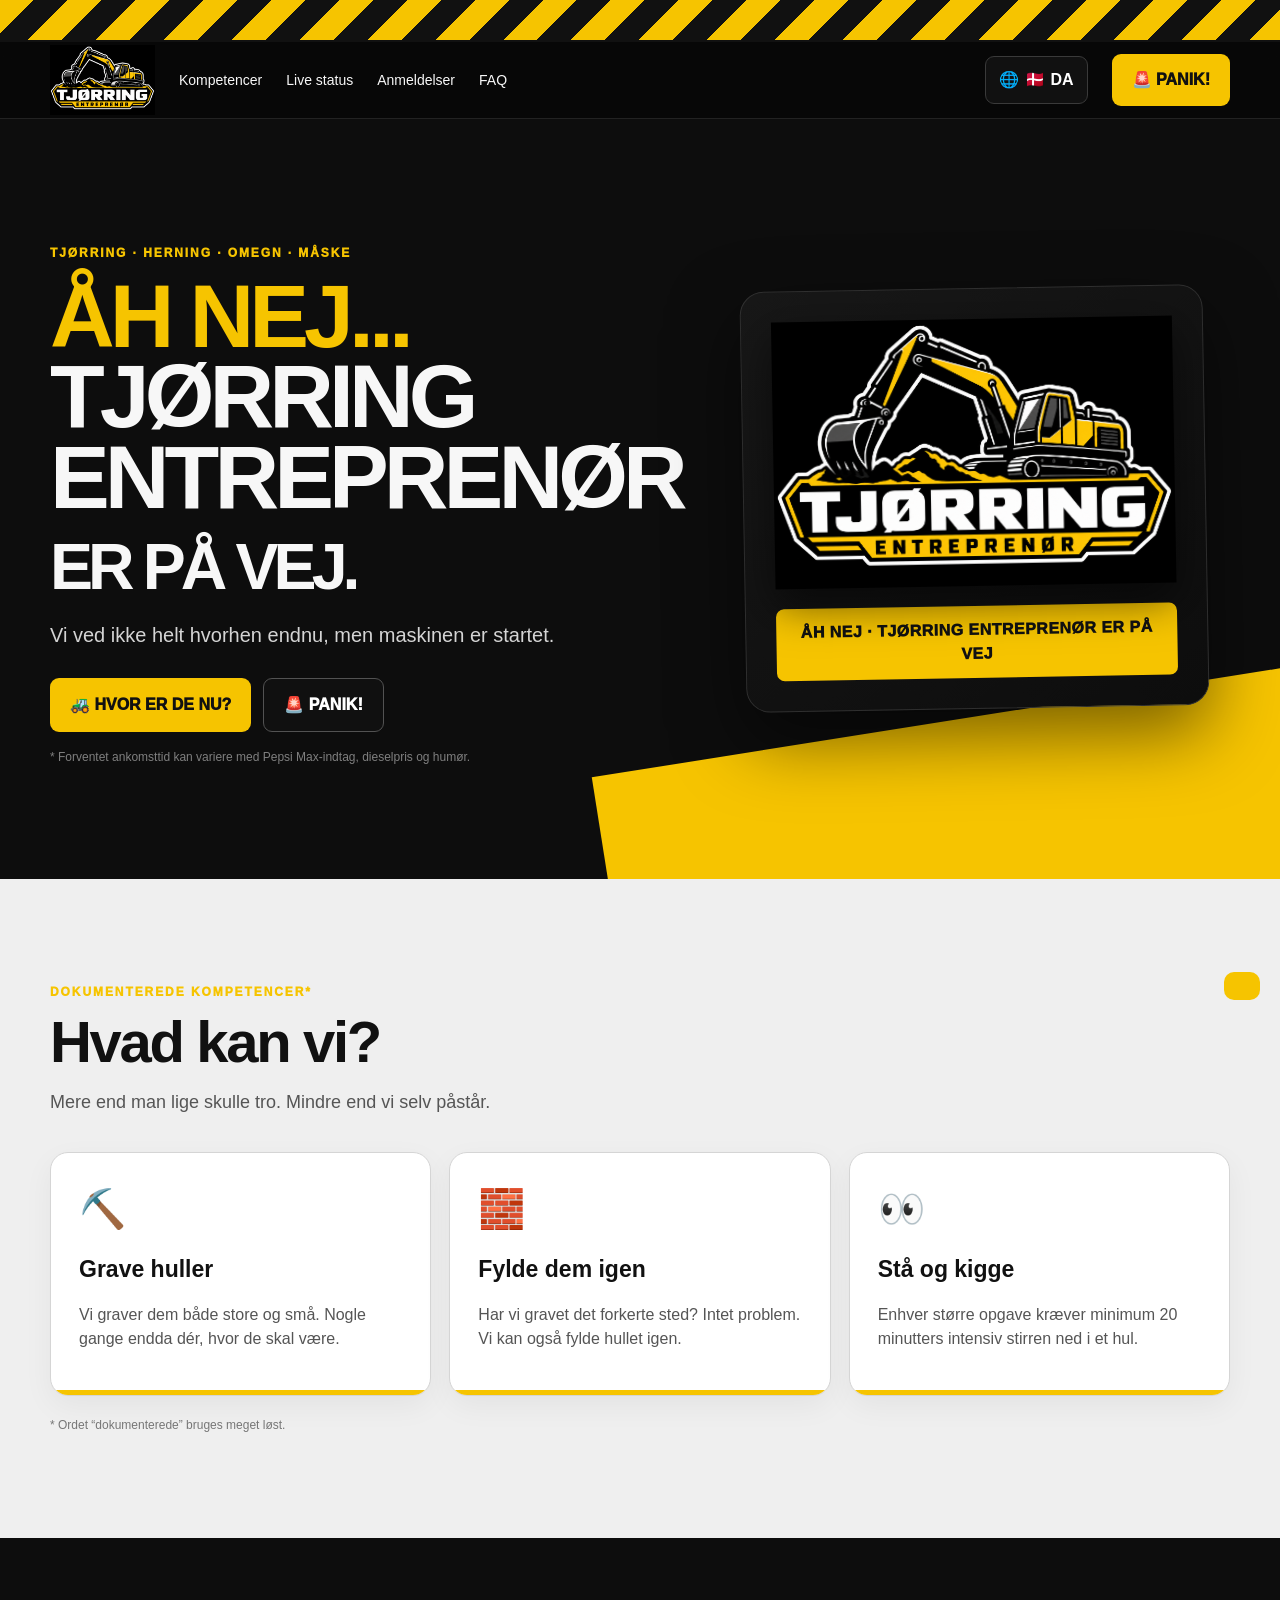
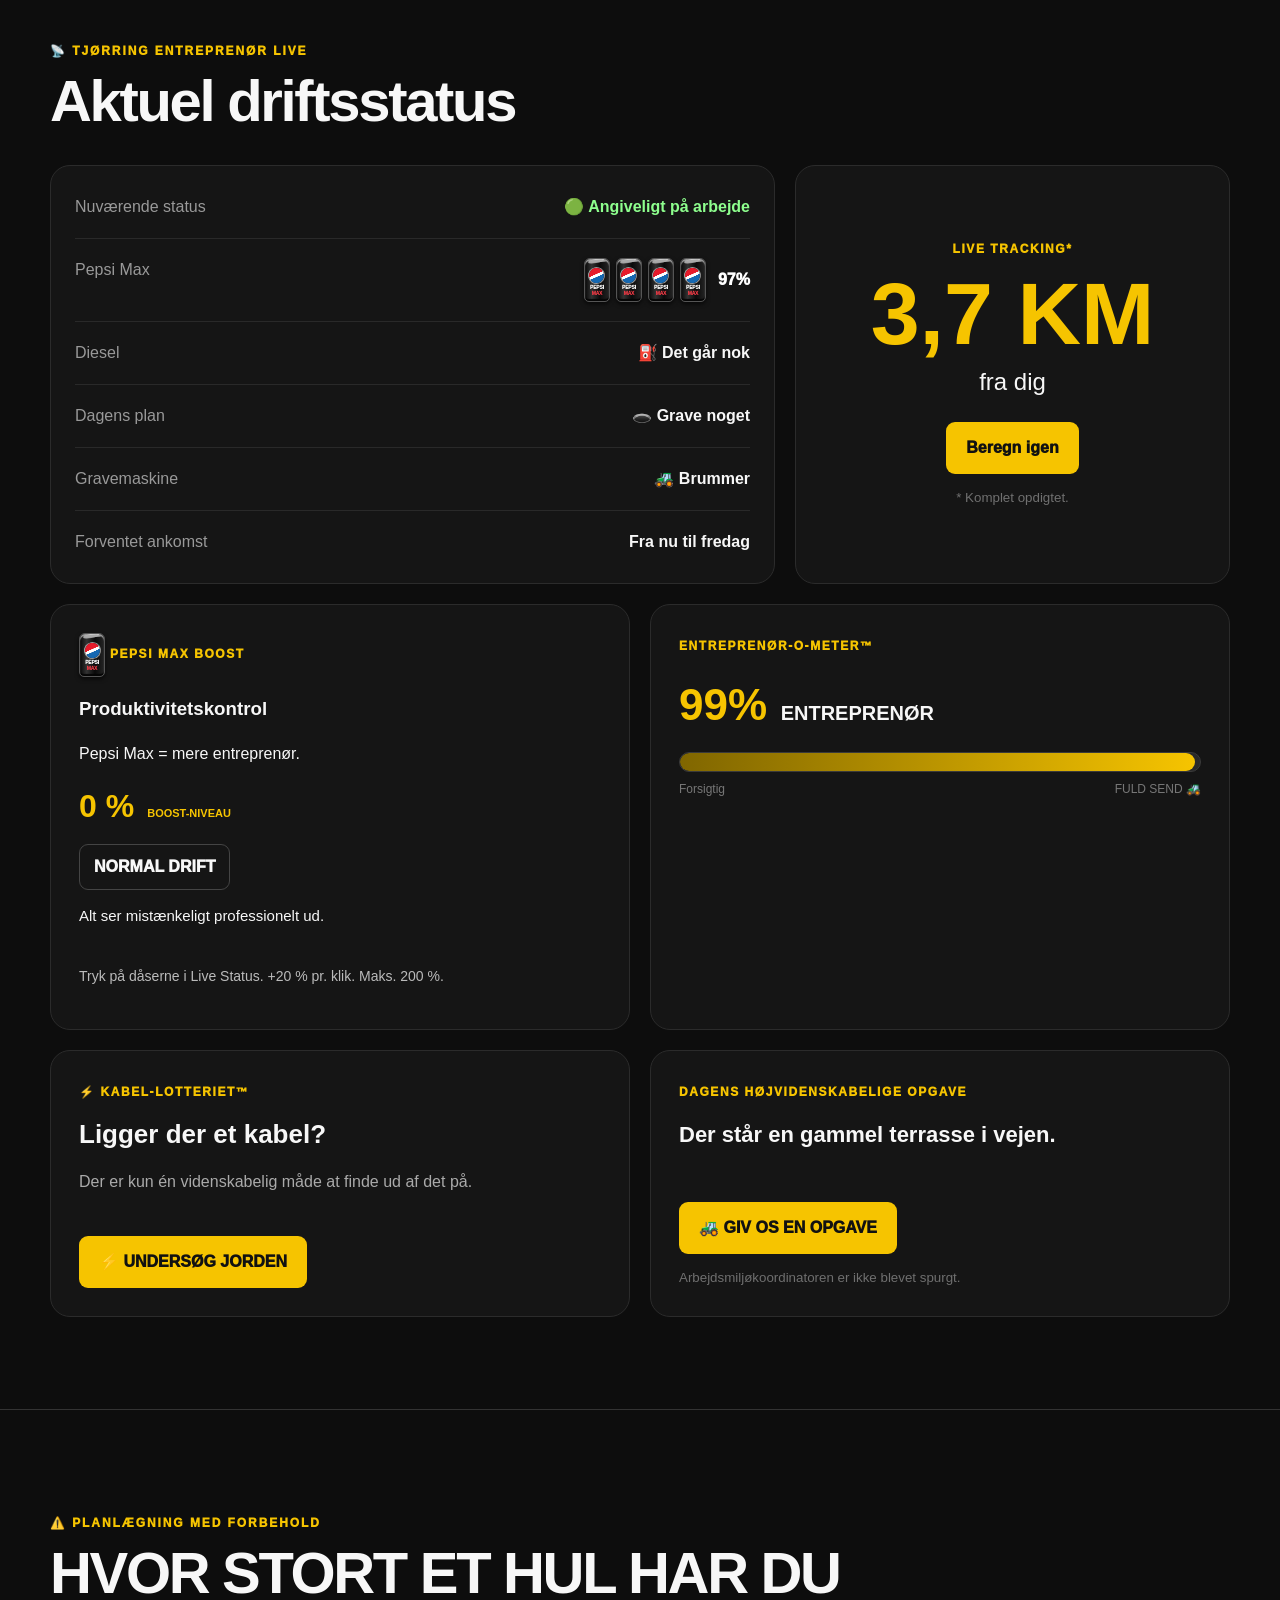
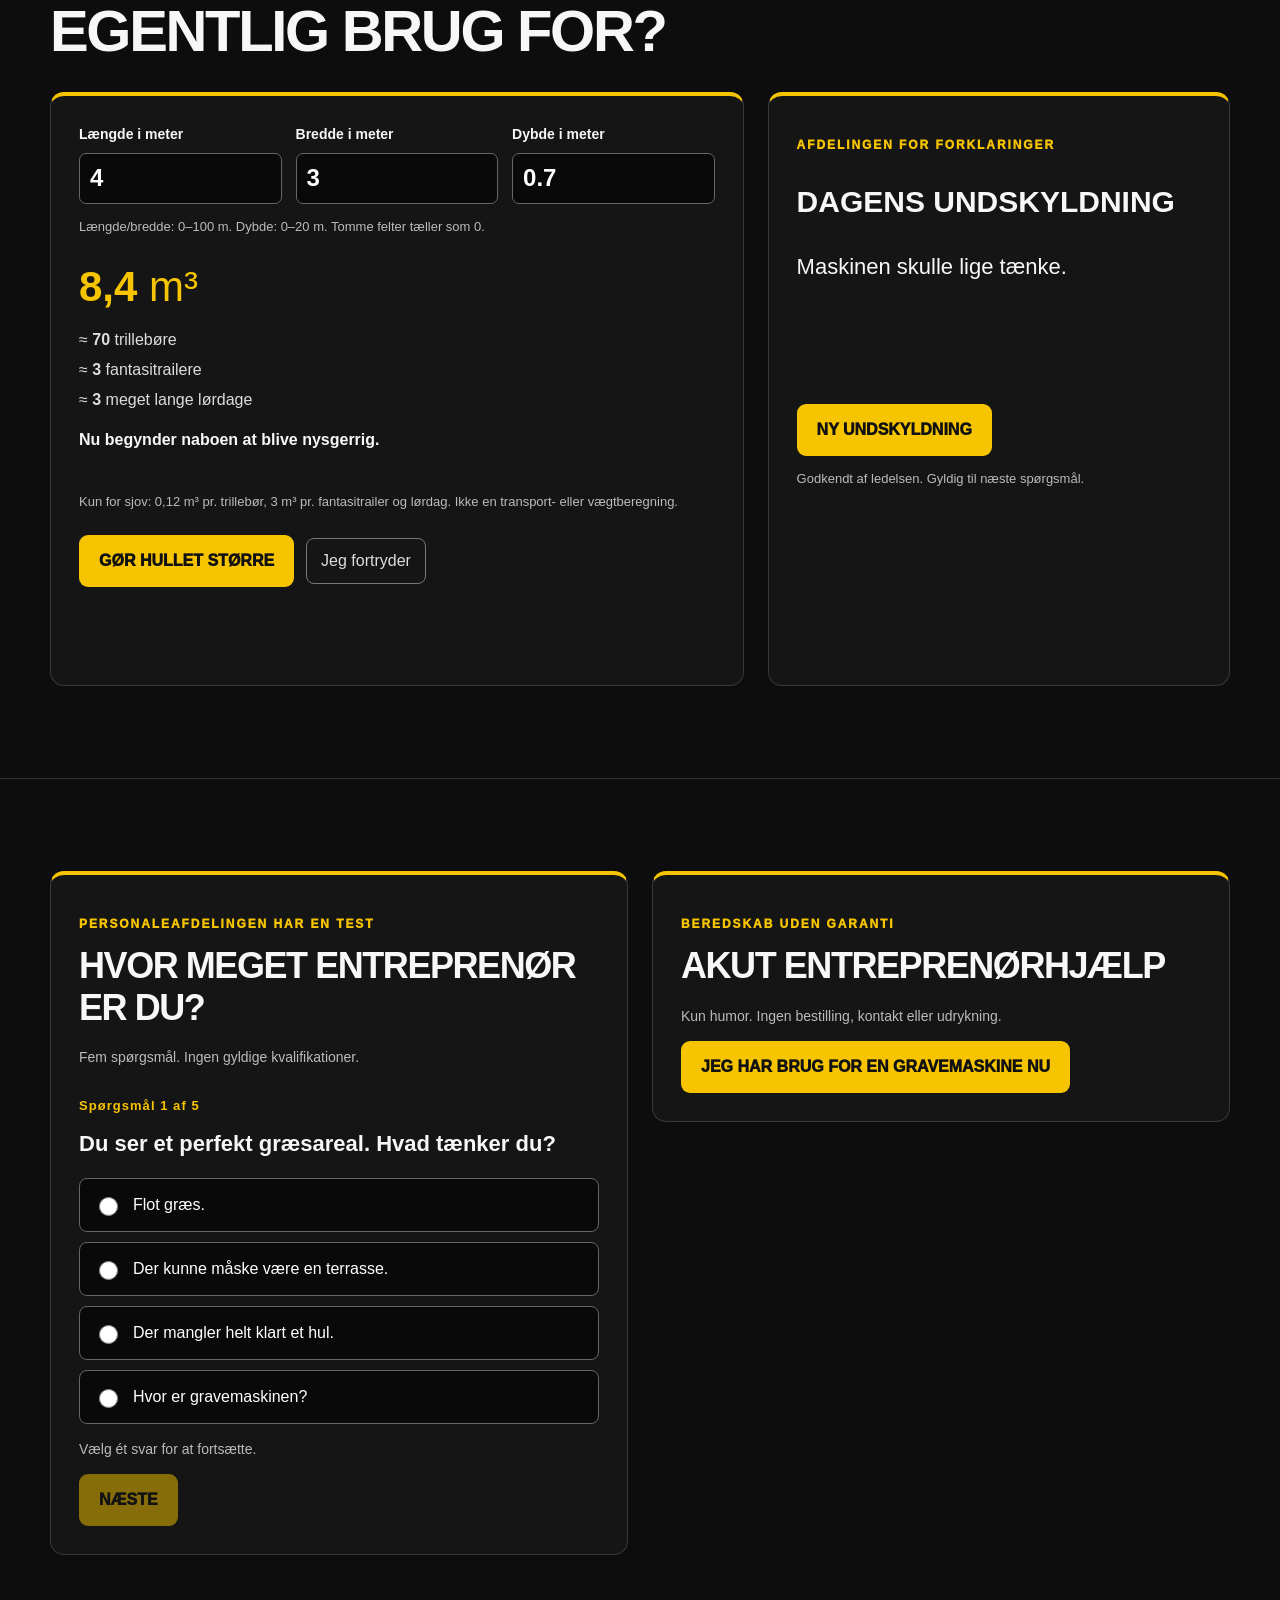
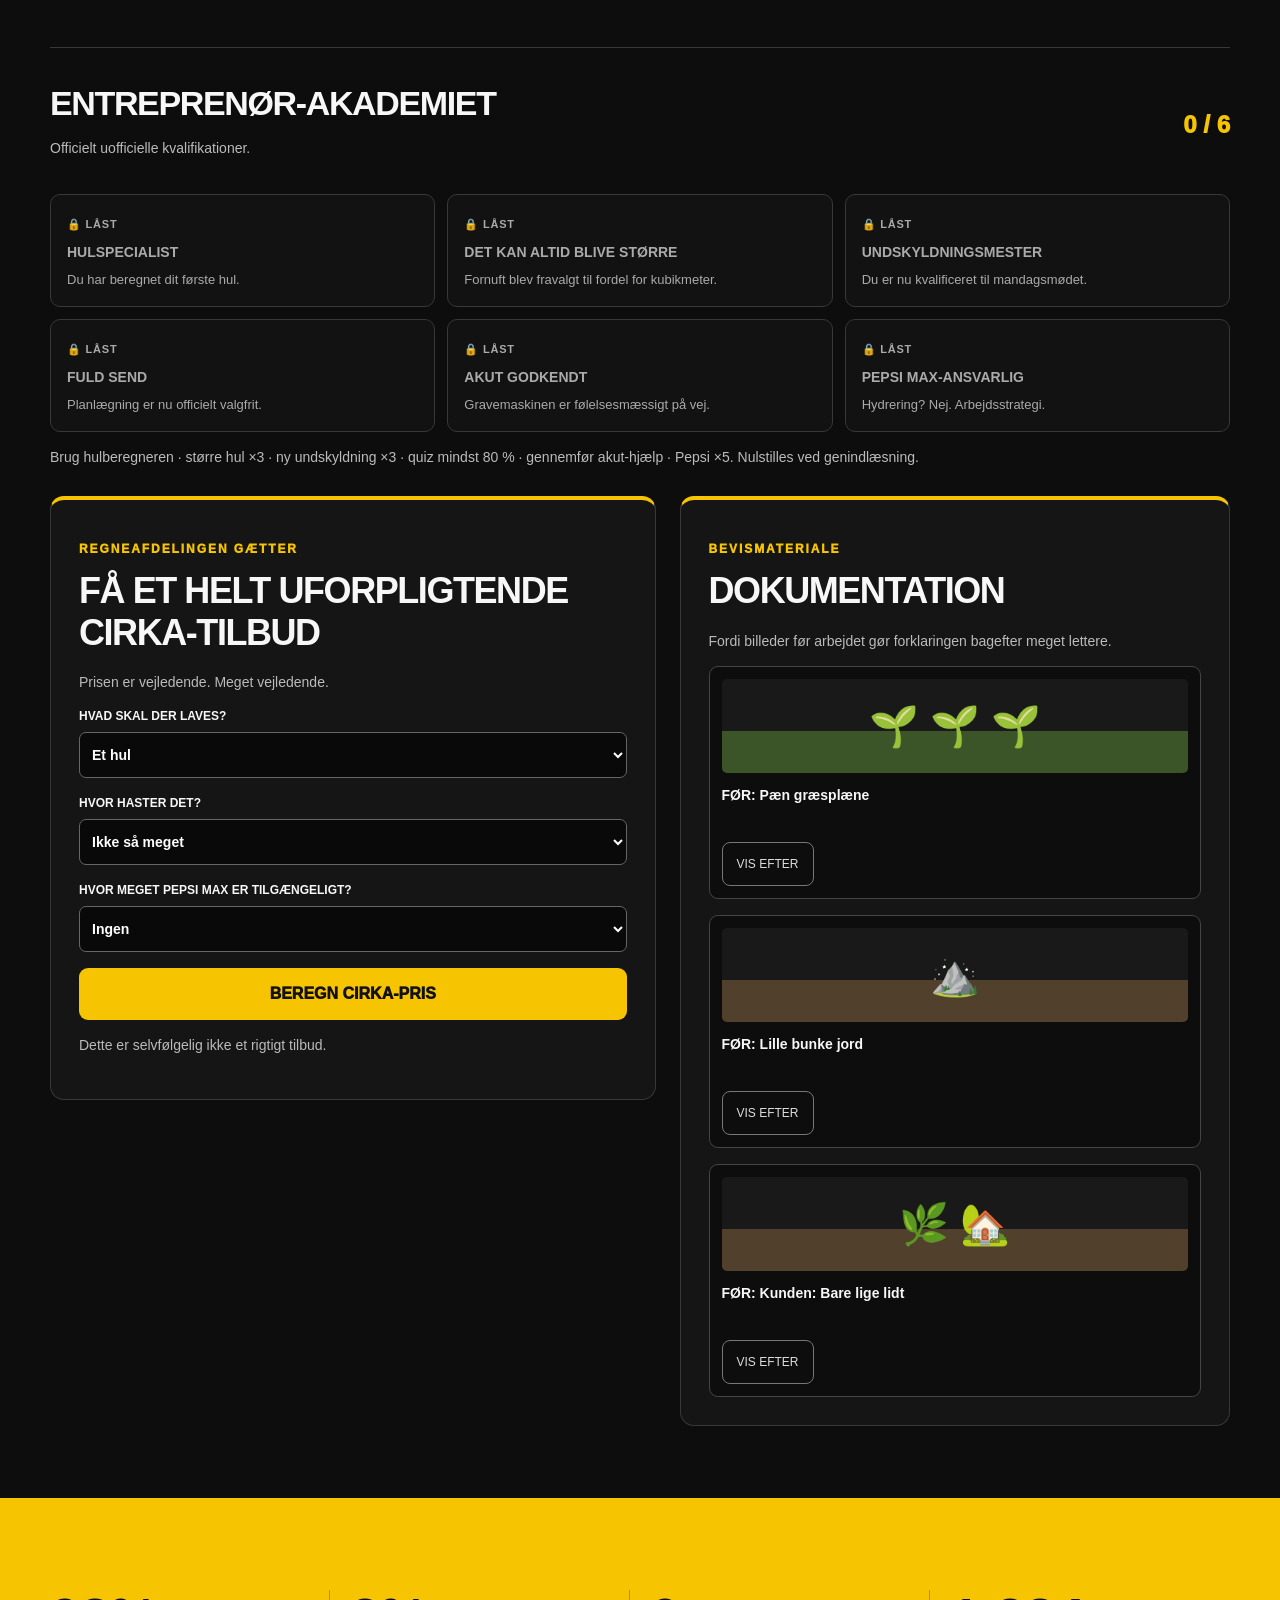
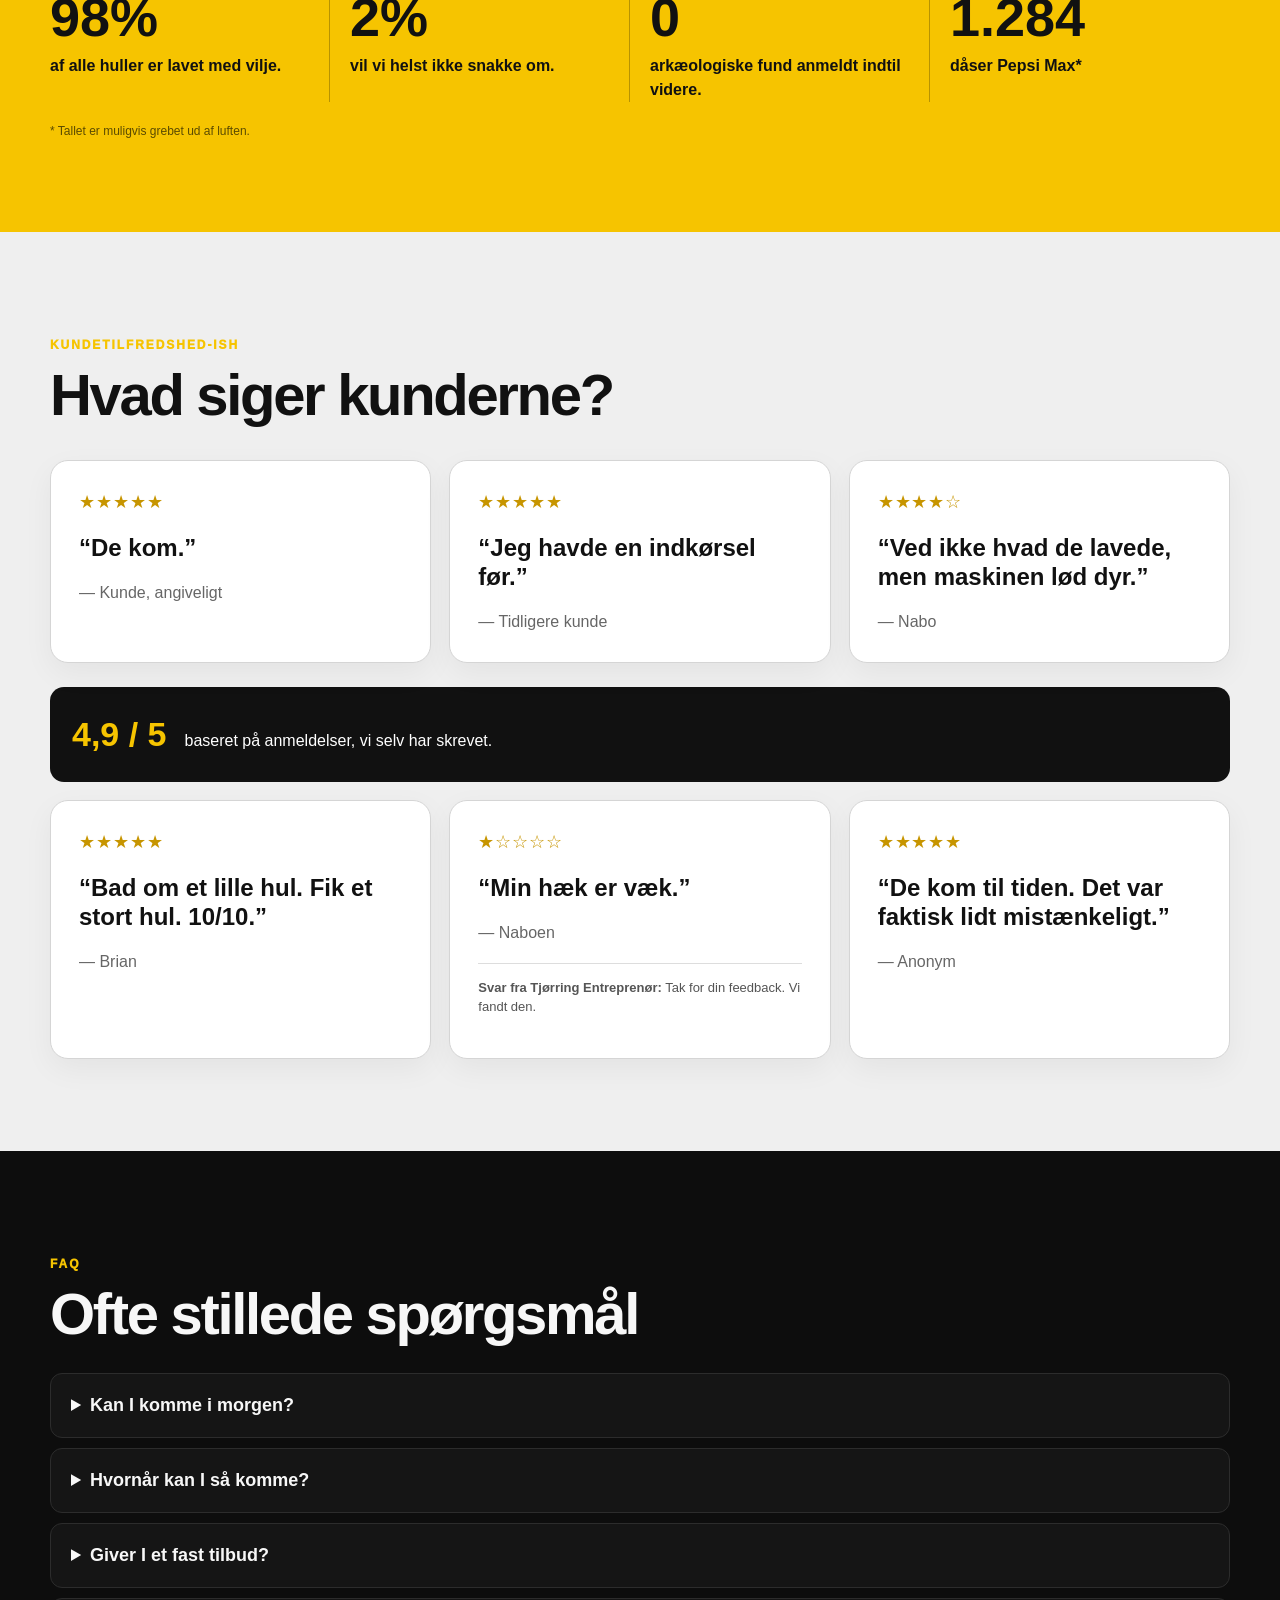
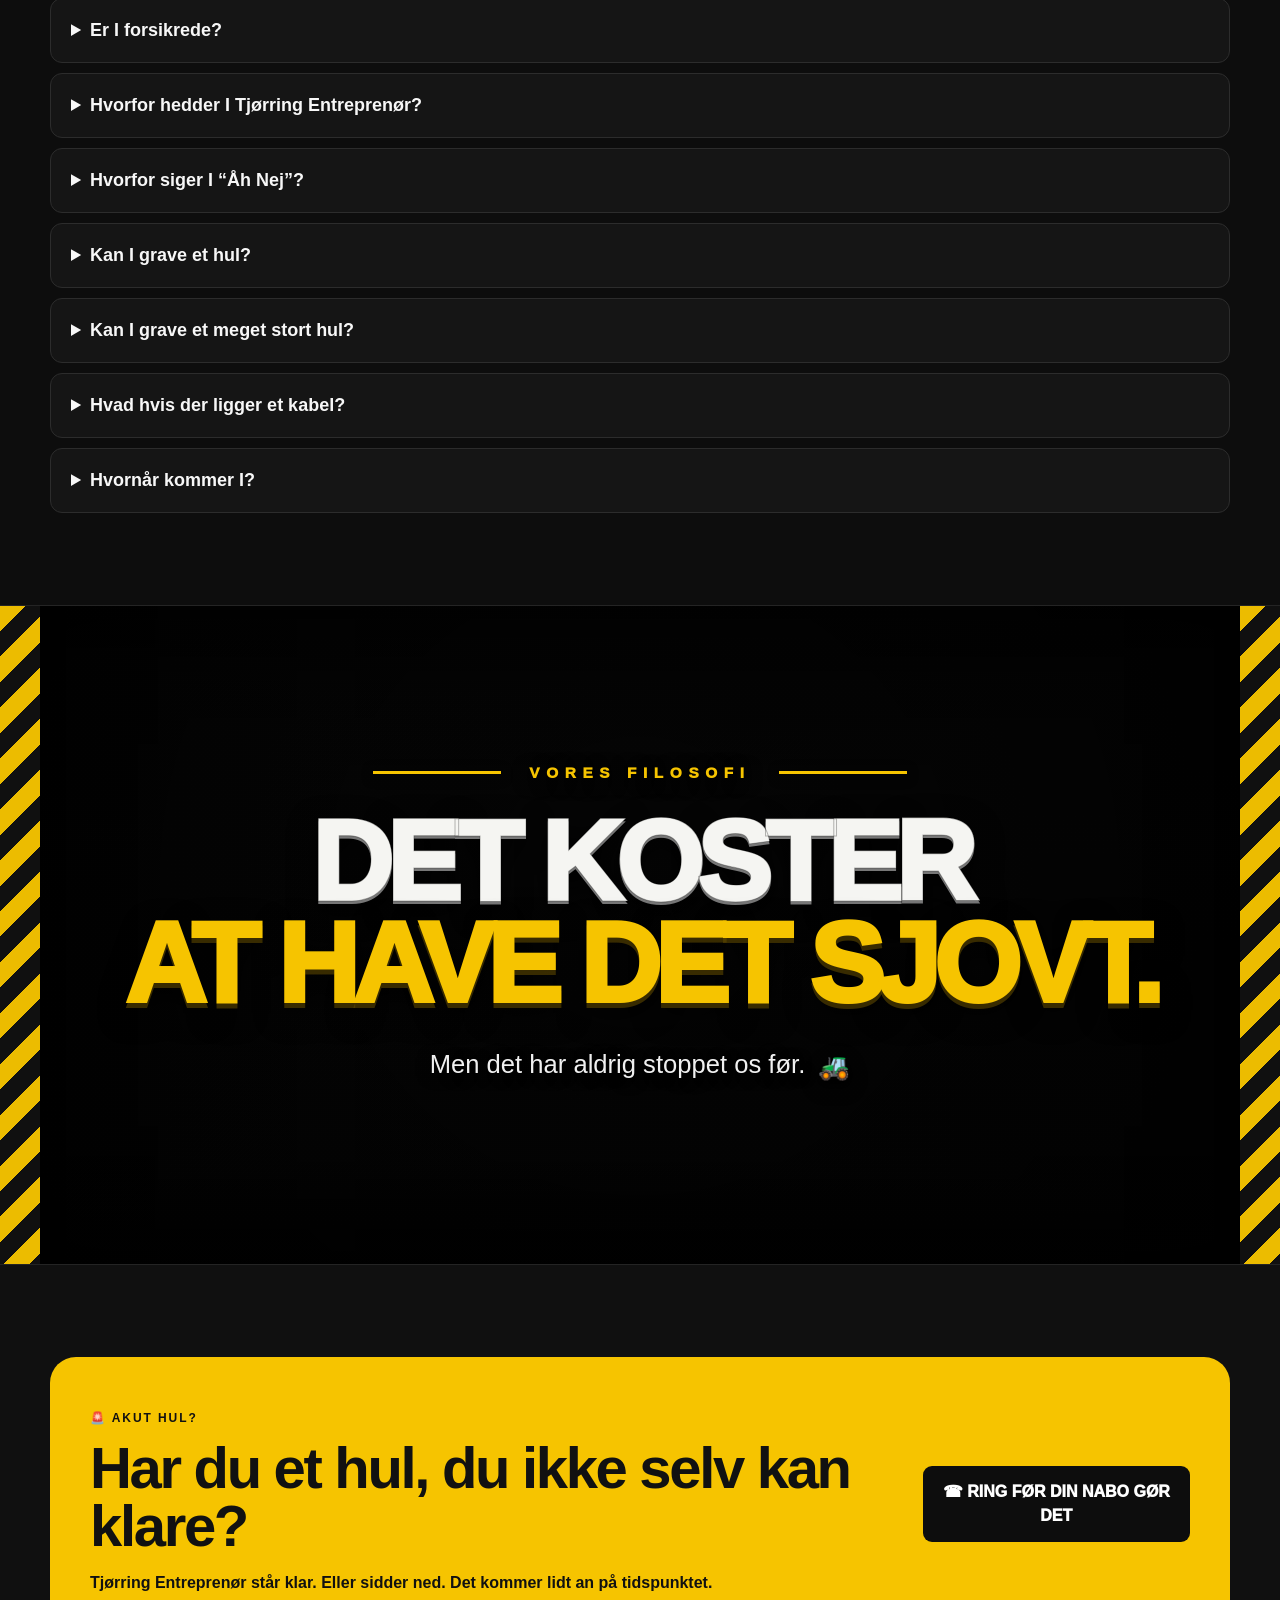
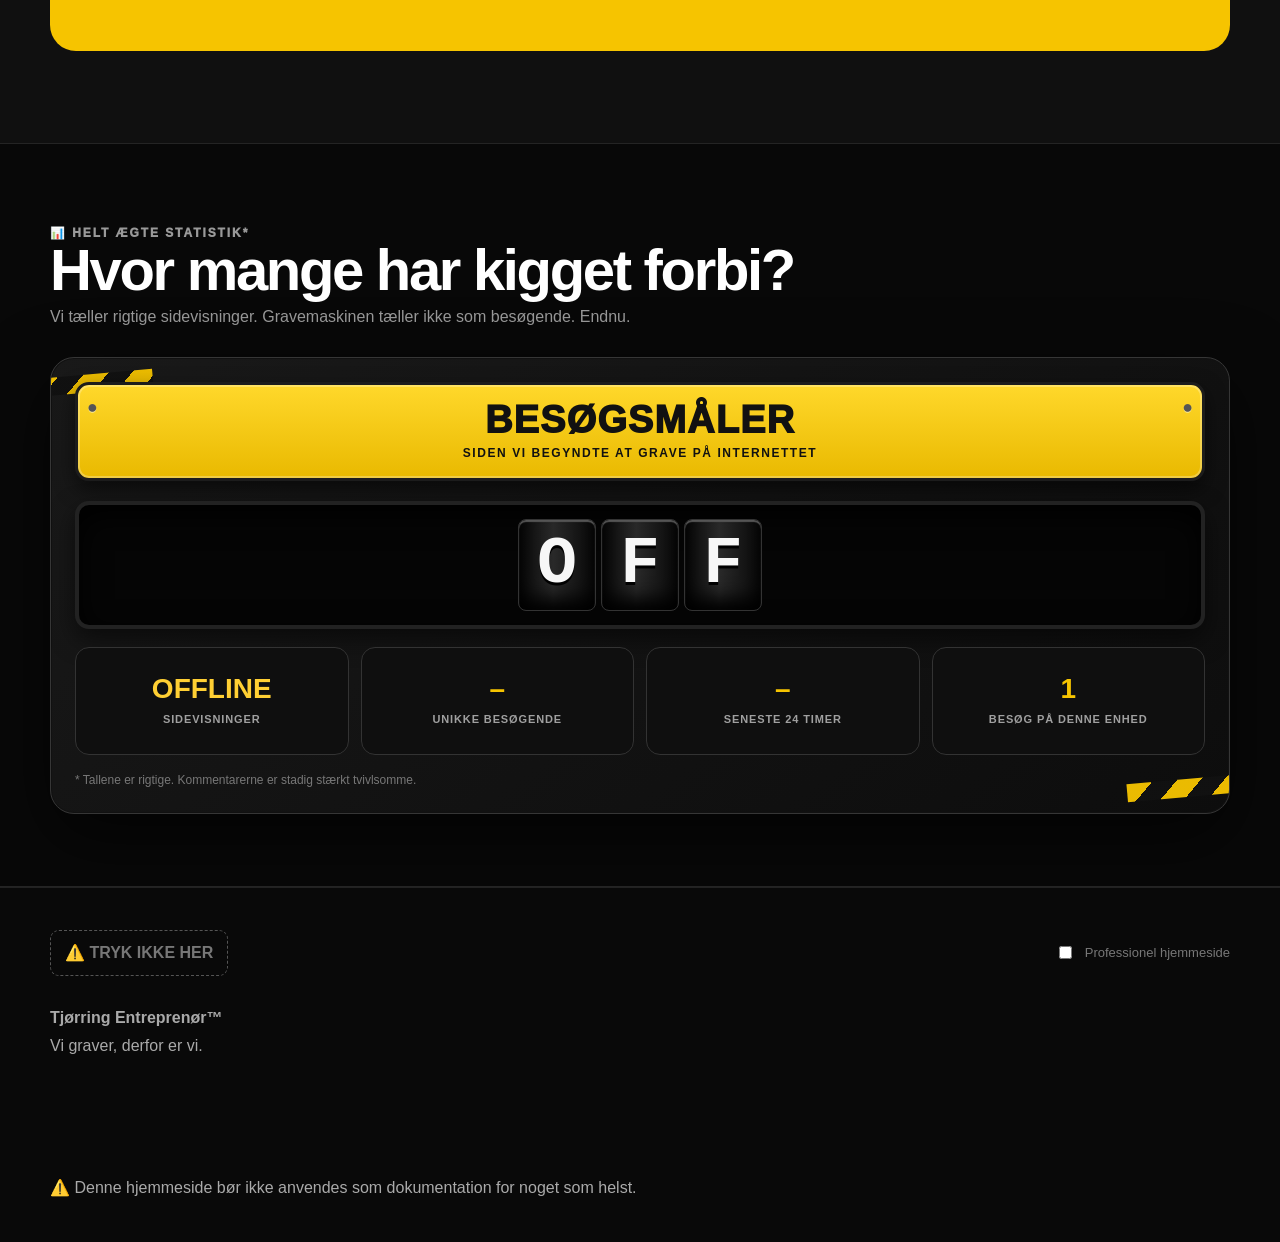
==== commit fbfbd9ca: "Add achievements offers documentation and Pepsi boost" ====
--- a/index.html
+++ b/index.html
@@ -107,7 +107,7 @@
             <div class="status-row">
               <span>Pepsi Max</span>
               <strong id="coffeeStatus" class="pepsi-status">
-                <span class="pepsi-cans" aria-label="4 Pepsi Max dåser">
+                <span class="pepsi-cans" role="button" tabindex="0" aria-label="Pepsi Max boost" aria-controls="boostStatus boostLevel boostMessage">
                   <i aria-hidden="true"><em></em><b>PEPSI</b><small>MAX</small></i>
                   <i aria-hidden="true"><em></em><b>PEPSI</b><small>MAX</small></i>
                   <i aria-hidden="true"><em></em><b>PEPSI</b><small>MAX</small></i>
@@ -153,7 +153,12 @@
             </span>
             <h3>Produktivitetskontrol</h3>
             <p>Pepsi Max = mere entreprenør.</p>
-            <div class="boost-status" id="boostStatus">NORMAL DRIFT</div>
+            <div class="pepsi-upgrade" data-tool-dynamic aria-live="polite" aria-atomic="true">
+              <p class="boost-level"><strong id="boostLevel">0 %</strong> <span data-phase3-copy="BOOST-NIVEAU">BOOST-NIVEAU</span></p>
+              <div class="boost-status" id="boostStatus">NORMAL DRIFT</div>
+              <p id="boostMessage">Alt ser mistænkeligt professionelt ud.</p>
+              <p class="interactive-note" data-phase3-copy="Tryk på dåserne i Live Status. +20 % pr. klik. Maks. 200 %.">Tryk på dåserne i Live Status. +20 % pr. klik. Maks. 200 %.</p>
+            </div>
           </div>
 
           <div class="chaos-card meter-card">
@@ -267,6 +272,49 @@
       </div>
     </section>
 
+    <section class="phase3-area" id="contractorAcademy" aria-labelledby="academyHeading" data-tool-dynamic>
+      <div class="container">
+        <div class="academy-heading"><div><h2 id="academyHeading" data-phase3-copy="ENTREPRENØR-AKADEMIET">ENTREPRENØR-AKADEMIET</h2><p class="interactive-note" data-phase3-copy="Officielt uofficielle kvalifikationer.">Officielt uofficielle kvalifikationer.</p></div><p id="academyCount" aria-live="polite">0 / 6</p></div>
+        <ul class="achievement-grid">
+          <li data-achievement="hole"><span class="achievement-status">🔒 LÅST</span><h3 data-phase3-copy="HULSPECIALIST">HULSPECIALIST</h3><p data-phase3-copy="Du har beregnet dit første hul.">Du har beregnet dit første hul.</p></li>
+          <li data-achievement="grow"><span class="achievement-status">🔒 LÅST</span><h3 data-phase3-copy="DET KAN ALTID BLIVE STØRRE">DET KAN ALTID BLIVE STØRRE</h3><p data-phase3-copy="Fornuft blev fravalgt til fordel for kubikmeter.">Fornuft blev fravalgt til fordel for kubikmeter.</p></li>
+          <li data-achievement="excuse"><span class="achievement-status">🔒 LÅST</span><h3 data-phase3-copy="UNDSKYLDNINGSMESTER">UNDSKYLDNINGSMESTER</h3><p data-phase3-copy="Du er nu kvalificeret til mandagsmødet.">Du er nu kvalificeret til mandagsmødet.</p></li>
+          <li data-achievement="quiz"><span class="achievement-status">🔒 LÅST</span><h3 data-phase3-copy="FULD SEND">FULD SEND</h3><p data-phase3-copy="Planlægning er nu officielt valgfrit.">Planlægning er nu officielt valgfrit.</p></li>
+          <li data-achievement="emergency"><span class="achievement-status">🔒 LÅST</span><h3 data-phase3-copy="AKUT GODKENDT">AKUT GODKENDT</h3><p data-phase3-copy="Gravemaskinen er følelsesmæssigt på vej.">Gravemaskinen er følelsesmæssigt på vej.</p></li>
+          <li data-achievement="pepsi"><span class="achievement-status">🔒 LÅST</span><h3 data-phase3-copy="PEPSI MAX-ANSVARLIG">PEPSI MAX-ANSVARLIG</h3><p data-phase3-copy="Hydrering? Nej. Arbejdsstrategi.">Hydrering? Nej. Arbejdsstrategi.</p></li>
+        </ul>
+        <p class="interactive-note" data-phase3-copy="Brug hulberegneren · større hul ×3 · ny undskyldning ×3 · quiz mindst 80 % · gennemfør akut-hjælp · Pepsi ×5. Nulstilles ved genindlæsning.">Brug hulberegneren · større hul ×3 · ny undskyldning ×3 · quiz mindst 80 % · gennemfør akut-hjælp · Pepsi ×5. Nulstilles ved genindlæsning.</p>
+        <div class="phase3-pair">
+          <article class="interactive-card" aria-labelledby="offerHeading">
+            <p class="section-tag" data-phase3-copy="REGNEAFDELINGEN GÆTTER">REGNEAFDELINGEN GÆTTER</p>
+            <h2 id="offerHeading" data-phase3-copy="FÅ ET HELT UFORPLIGTENDE CIRKA-TILBUD">FÅ ET HELT UFORPLIGTENDE CIRKA-TILBUD</h2>
+            <p class="interactive-note" data-phase3-copy="Prisen er vejledende. Meget vejledende.">Prisen er vejledende. Meget vejledende.</p>
+            <form id="offerForm" class="offer-form">
+              <label for="offerWork"><span data-phase3-copy="HVAD SKAL DER LAVES?">HVAD SKAL DER LAVES?</span><select id="offerWork"><option value="0" data-phase3-copy="Et hul">Et hul</option><option value="1" data-phase3-copy="Et stort hul">Et stort hul</option><option value="2" data-phase3-copy="Noget med jord">Noget med jord</option><option value="3" data-phase3-copy="Noget kunden ikke helt kan forklare">Noget kunden ikke helt kan forklare</option></select></label>
+              <label for="offerUrgency"><span data-phase3-copy="HVOR HASTER DET?">HVOR HASTER DET?</span><select id="offerUrgency"><option value="0" data-phase3-copy="Ikke så meget">Ikke så meget</option><option value="1" data-phase3-copy="I denne uge">I denne uge</option><option value="2" data-phase3-copy="I går">I går</option><option value="3" data-phase3-copy="Kunden står allerede og kigger">Kunden står allerede og kigger</option></select></label>
+              <label for="offerPepsi"><span data-phase3-copy="HVOR MEGET PEPSI MAX ER TILGÆNGELIGT?">HVOR MEGET PEPSI MAX ER TILGÆNGELIGT?</span><select id="offerPepsi"><option value="0" data-phase3-copy="Ingen">Ingen</option><option value="1" data-phase3-copy="1 dåse">1 dåse</option><option value="2" data-phase3-copy="En kasse">En kasse</option><option value="3" data-phase3-copy="Professionelle mængder">Professionelle mængder</option></select></label>
+              <button class="btn btn-yellow" type="submit" data-phase3-copy="BEREGN CIRKA-PRIS">BEREGN CIRKA-PRIS</button>
+            </form>
+            <div id="offerResult" class="offer-result" aria-live="polite" aria-atomic="true" hidden>
+              <dl><div><dt data-phase3-copy="ESTIMERET PRIS">ESTIMERET PRIS</dt><dd id="offerPrice"></dd></div><div><dt data-phase3-copy="Usikkerhed">Usikkerhed</dt><dd id="offerUncertainty"></dd></div><div><dt data-phase3-copy="Forventet arbejdstid">Forventet arbejdstid</dt><dd id="offerTime"></dd></div><div><dt data-phase3-copy="Risikoniveau">Risikoniveau</dt><dd id="offerRisk"></dd></div><div><dt data-phase3-copy="Pepsi Max-tillæg">Pepsi Max-tillæg</dt><dd id="offerSurcharge"></dd></div></dl>
+              <button class="tool-reset" type="button" id="worseOffer" data-phase3-copy="PRØV EN DÅRLIGERE BEREGNING">PRØV EN DÅRLIGERE BEREGNING</button>
+            </div>
+            <p class="interactive-note" data-phase3-copy="Dette er selvfølgelig ikke et rigtigt tilbud.">Dette er selvfølgelig ikke et rigtigt tilbud.</p>
+          </article>
+          <article class="interactive-card" aria-labelledby="documentationHeading">
+            <p class="section-tag" data-phase3-copy="BEVISMATERIALE">BEVISMATERIALE</p>
+            <h2 id="documentationHeading" data-phase3-copy="DOKUMENTATION">DOKUMENTATION</h2>
+            <p class="interactive-note" data-phase3-copy="Fordi billeder før arbejdet gør forklaringen bagefter meget lettere.">Fordi billeder før arbejdet gør forklaringen bagefter meget lettere.</p>
+            <div class="documentation-grid">
+              <figure class="project-proof" data-proof="0"><div class="proof-scene lawn" aria-hidden="true"><span class="proof-before">🌱 🌱 🌱</span><span class="proof-after">🕳️</span></div><figcaption id="proofCaption0" aria-live="polite"></figcaption><button type="button" class="tool-reset" aria-pressed="false" aria-controls="proofCaption0" data-proof-toggle="0">VIS EFTER</button></figure>
+              <figure class="project-proof" data-proof="1"><div class="proof-scene soil" aria-hidden="true"><span class="proof-before">⛰️</span><span class="proof-after">🏔️ 🏔️</span></div><figcaption id="proofCaption1" aria-live="polite"></figcaption><button type="button" class="tool-reset" aria-pressed="false" aria-controls="proofCaption1" data-proof-toggle="1">VIS EFTER</button></figure>
+              <figure class="project-proof" data-proof="2"><div class="proof-scene project" aria-hidden="true"><span class="proof-before">🌿 🏡</span><span class="proof-after">🚧 🚜 🚧</span></div><figcaption id="proofCaption2" aria-live="polite"></figcaption><button type="button" class="tool-reset" aria-pressed="false" aria-controls="proofCaption2" data-proof-toggle="2">VIS EFTER</button></figure>
+            </div>
+          </article>
+        </div>
+      </div>
+    </section>
+
     <section class="section section-yellow">
       <div class="container stats">
         <div>
@@ -431,7 +479,7 @@
     </div>
   </div>
 
-  <div class="toast" id="toast">Stop med at trykke på gravemaskinen.</div>
+  <div class="toast" id="toast" data-tool-dynamic role="status" aria-live="polite">Stop med at trykke på gravemaskinen.</div>
 
   <div class="panic-sequence" id="panicSequence" aria-hidden="true">
     <div class="panic-banner" id="panicBanner">🚨 TJØRRING ENTREPRENØR ER PÅ VEJ! 🚨</div>
--- a/styles.css
+++ b/styles.css
@@ -651,7 +651,7 @@
 .chaos-card h3{font-size:26px;margin:12px 0 6px}
 .chaos-card p{color:#aaa;min-height:50px}
 .boost-status{display:inline-block;margin-top:14px;padding:10px 14px;border:1px solid #444;border-radius:9px;font-weight:950}
-.boost-status.overpressure{background:var(--yellow);color:#111;border-color:var(--yellow);animation:boostPulse .4s ease infinite alternate}
+.boost-status.overpressure{background:var(--yellow);color:#111;border-color:var(--yellow)}
 @keyframes boostPulse{to{transform:scale(1.04);box-shadow:0 0 25px rgba(246,196,0,.35)}}
 .pepsi-cans{cursor:pointer}
 .pepsi-cans:active{transform:scale(.96)}
@@ -754,3 +754,37 @@
 @media(max-width:850px){.interactive-pair{grid-template-columns:minmax(0,1fr)}}
 @media(max-width:520px){.interactive-card{padding:20px}.interactive-card .btn{width:100%}.quiz-fieldset legend,.interactive-card h3{font-size:20px}}
 @media(prefers-reduced-motion:reduce){.quiz-choice,.emergency-choice{transition:none}}
+
+/* Phase 3: compact additions, fixed visual footprints and finite click feedback. */
+.phase3-area{padding:0 0 72px;background:#0d0d0d;overflow-wrap:anywhere}
+.academy-heading{display:flex;align-items:center;justify-content:space-between;gap:20px;border-top:1px solid #383838;padding-top:28px}
+.academy-heading h2{font-size:clamp(24px,3vw,34px);line-height:1.15}
+#academyCount{flex-shrink:0;color:var(--yellow);font-size:24px;font-weight:950;font-variant-numeric:tabular-nums}
+.achievement-grid{display:grid;grid-template-columns:repeat(3,minmax(0,1fr));list-style:none;padding:0;gap:12px;margin:20px 0 12px}
+.achievement-grid li{min-width:0;padding:16px;background:#121212;border:1px solid #383838;border-radius:10px;color:#aaa}
+.achievement-grid h3{font-size:14px;line-height:1.4;margin:8px 0}.achievement-grid p{font-size:13px;line-height:1.5;margin:0}
+.achievement-status{font-size:11px;font-weight:900;letter-spacing:.07em}
+.achievement-grid .unlocked{border-color:var(--yellow);background:#211e10;color:#f7f7f7}
+.unlocked .achievement-status{color:var(--yellow)}
+.phase3-pair{display:grid;grid-template-columns:minmax(0,1.1fr) minmax(0,1fr);gap:24px;margin-top:28px;align-items:start}
+.offer-form{display:grid;gap:16px}.offer-form label{display:grid;gap:7px;font-size:12px;font-weight:900;min-width:0}
+.offer-form select{width:100%;min-width:0;max-width:100%;font:inherit;font-size:14px;color:#fff;background:#090909;padding:12px 8px;border:1px solid #666;border-radius:7px;min-height:46px}
+.offer-result{border-top:2px solid var(--yellow);margin-top:24px;padding-top:8px}
+.offer-result dl{margin:12px 0 20px}.offer-result dl>div{padding:8px 0}.offer-result dt{font-size:12px;color:#bbb}.offer-result dd{margin:4px 0 0;font-size:15px}
+#offerPrice{font-size:clamp(28px,4vw,42px);font-weight:950;color:var(--yellow);font-variant-numeric:tabular-nums}
+.documentation-grid{display:grid;gap:16px}.project-proof{margin:0;padding:12px;border:1px solid #444;border-radius:9px;background:#0d0d0d}
+.proof-scene{height:94px;position:relative;overflow:hidden;border-radius:5px;background:linear-gradient(#191919 55%,#51402c 55%)}
+.proof-scene.lawn{background:linear-gradient(#191919 55%,#3b5528 55%)}
+.proof-scene span{position:absolute;inset:0;display:grid;place-items:center;font-size:40px;transition:opacity .18s ease,transform .18s ease}
+.proof-after{opacity:0;transform:scale(.9)}.is-after .proof-after{opacity:1;transform:scale(1)}.is-after .proof-before{opacity:0;transform:scale(.9)}
+.project-proof figcaption{min-height:3.8em;font-size:14px;font-weight:800;margin:12px 0 4px;line-height:1.5}
+.project-proof button{font-size:12px;min-height:44px}
+.boost-level{margin:14px 0 0;color:var(--yellow);font-size:11px;font-weight:900}.boost-level strong{font-size:32px;margin-right:10px;font-variant-numeric:tabular-nums}
+.fun-grid>*{min-width:0}.pepsi-upgrade .boost-status{max-width:100%;overflow-wrap:anywhere}
+#boostMessage{min-height:3em;font-size:15px;line-height:1.5;overflow-wrap:anywhere}.boost-status.critical{border:2px dashed var(--yellow);color:var(--yellow);background:#181818}
+.phase3-area :is(button,select):focus-visible,.pepsi-cans[role=button]:focus-visible{outline:3px solid var(--yellow);outline-offset:4px}
+.toast{max-width:calc(100vw - 40px);white-space:pre-line;overflow-wrap:anywhere}
+body.serious-mode .phase3-area{display:none!important}
+@media(max-width:850px){.phase3-pair{grid-template-columns:minmax(0,1fr)}}
+@media(max-width:600px){.achievement-grid{grid-template-columns:repeat(2,minmax(0,1fr))}.academy-heading{align-items:flex-start}}
+@media(max-width:360px){.achievement-grid{grid-template-columns:minmax(0,1fr)}}
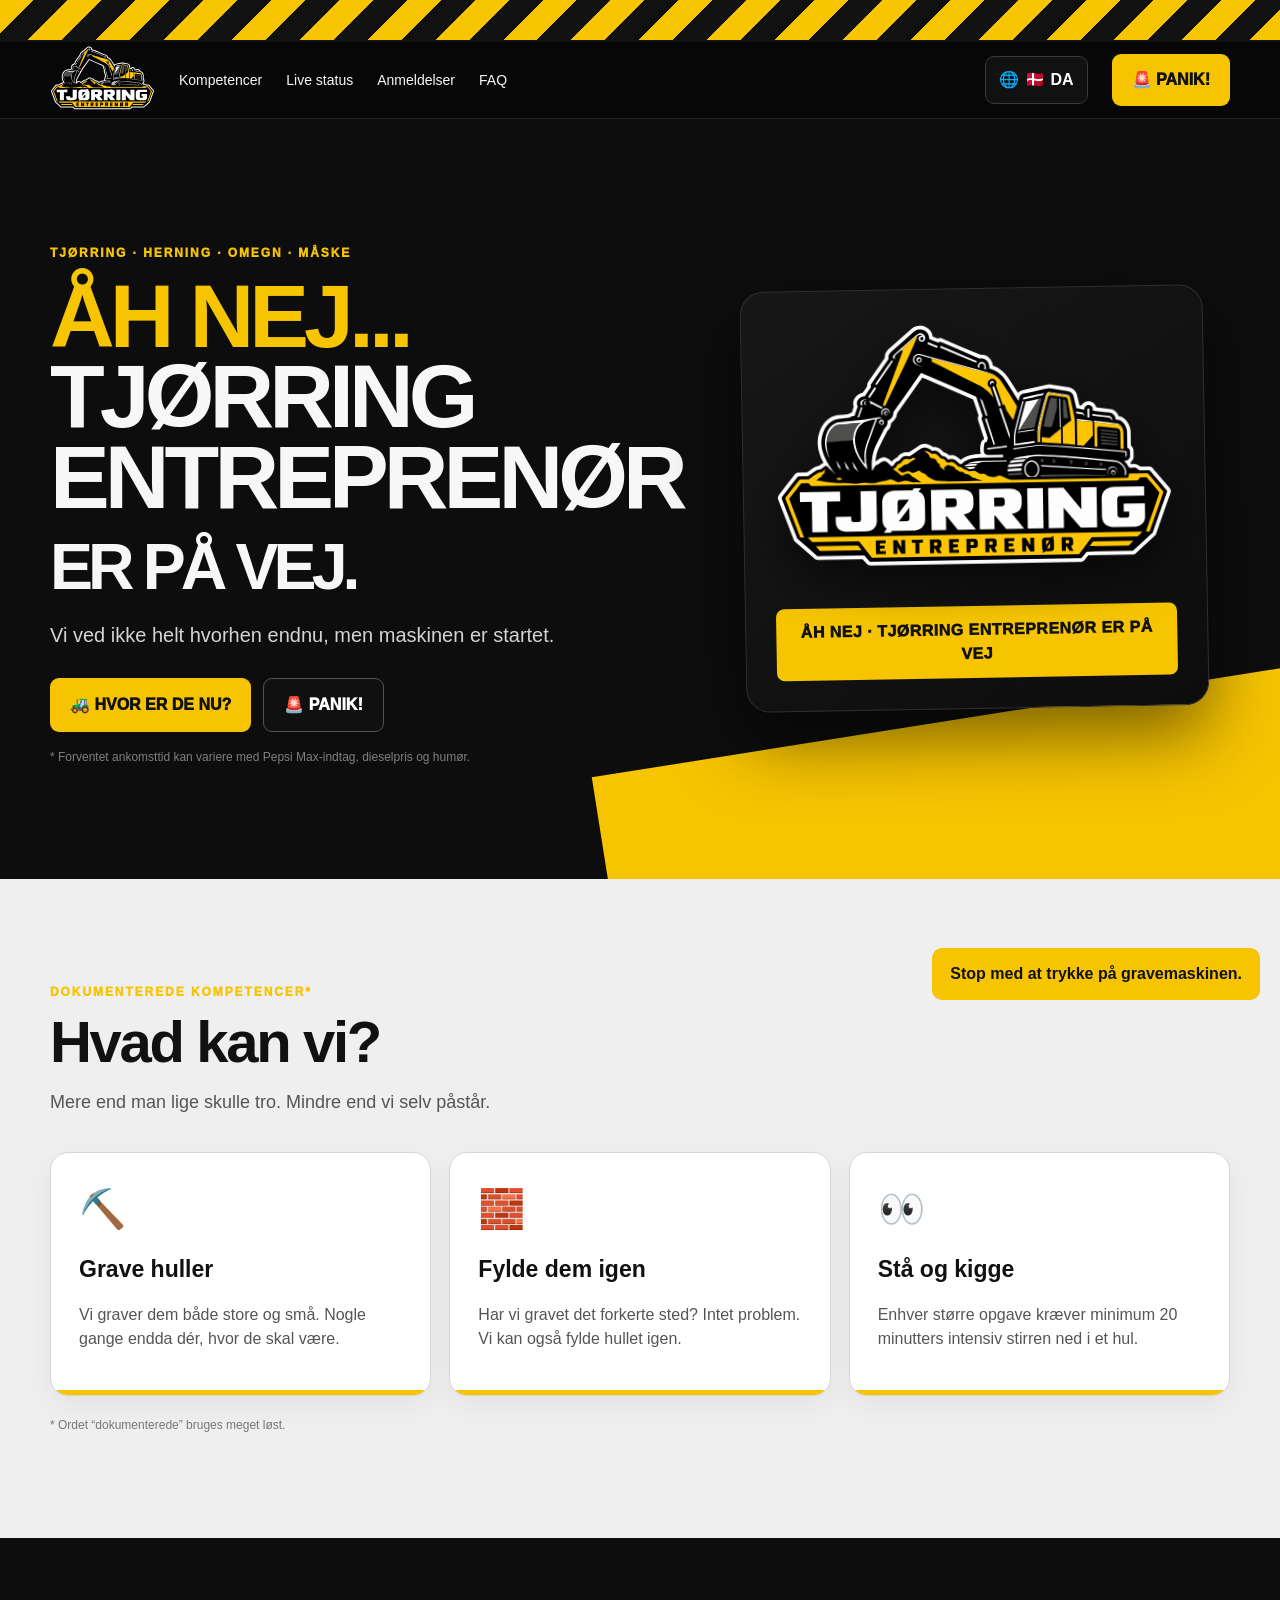
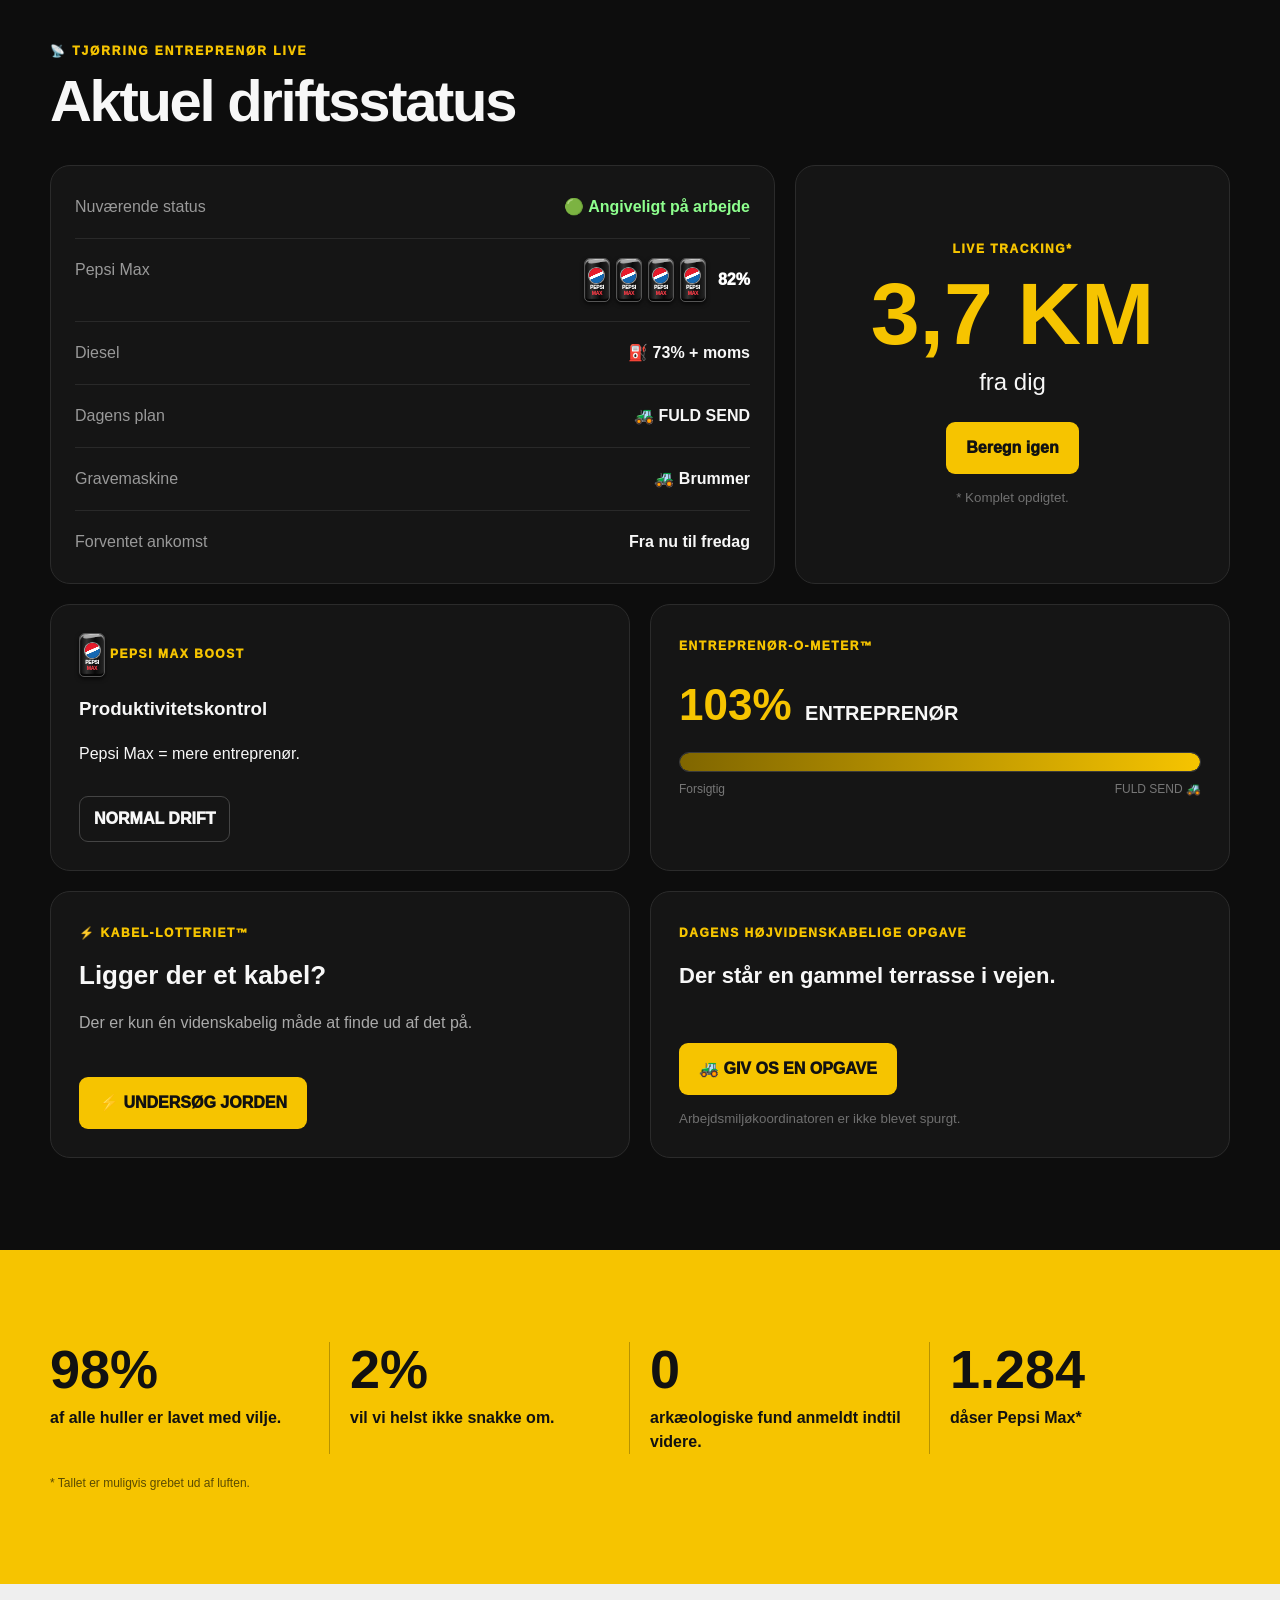
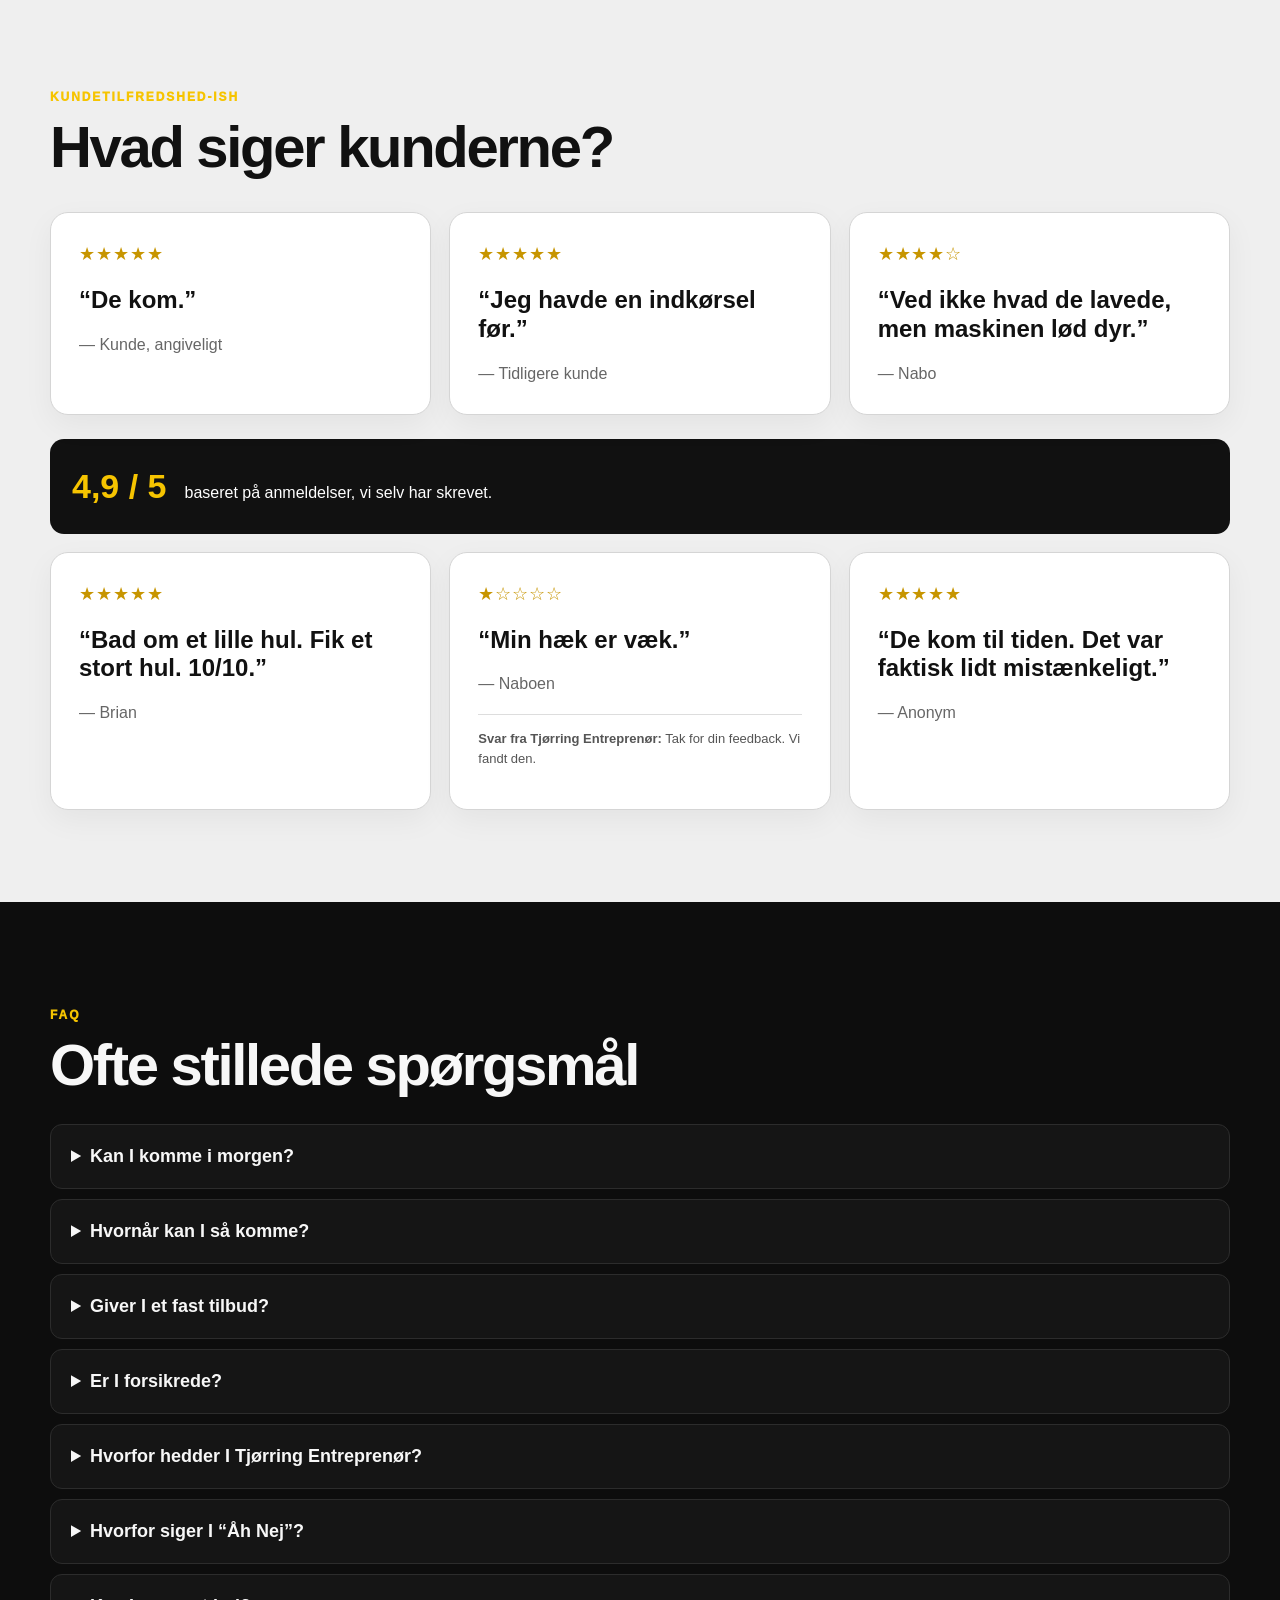
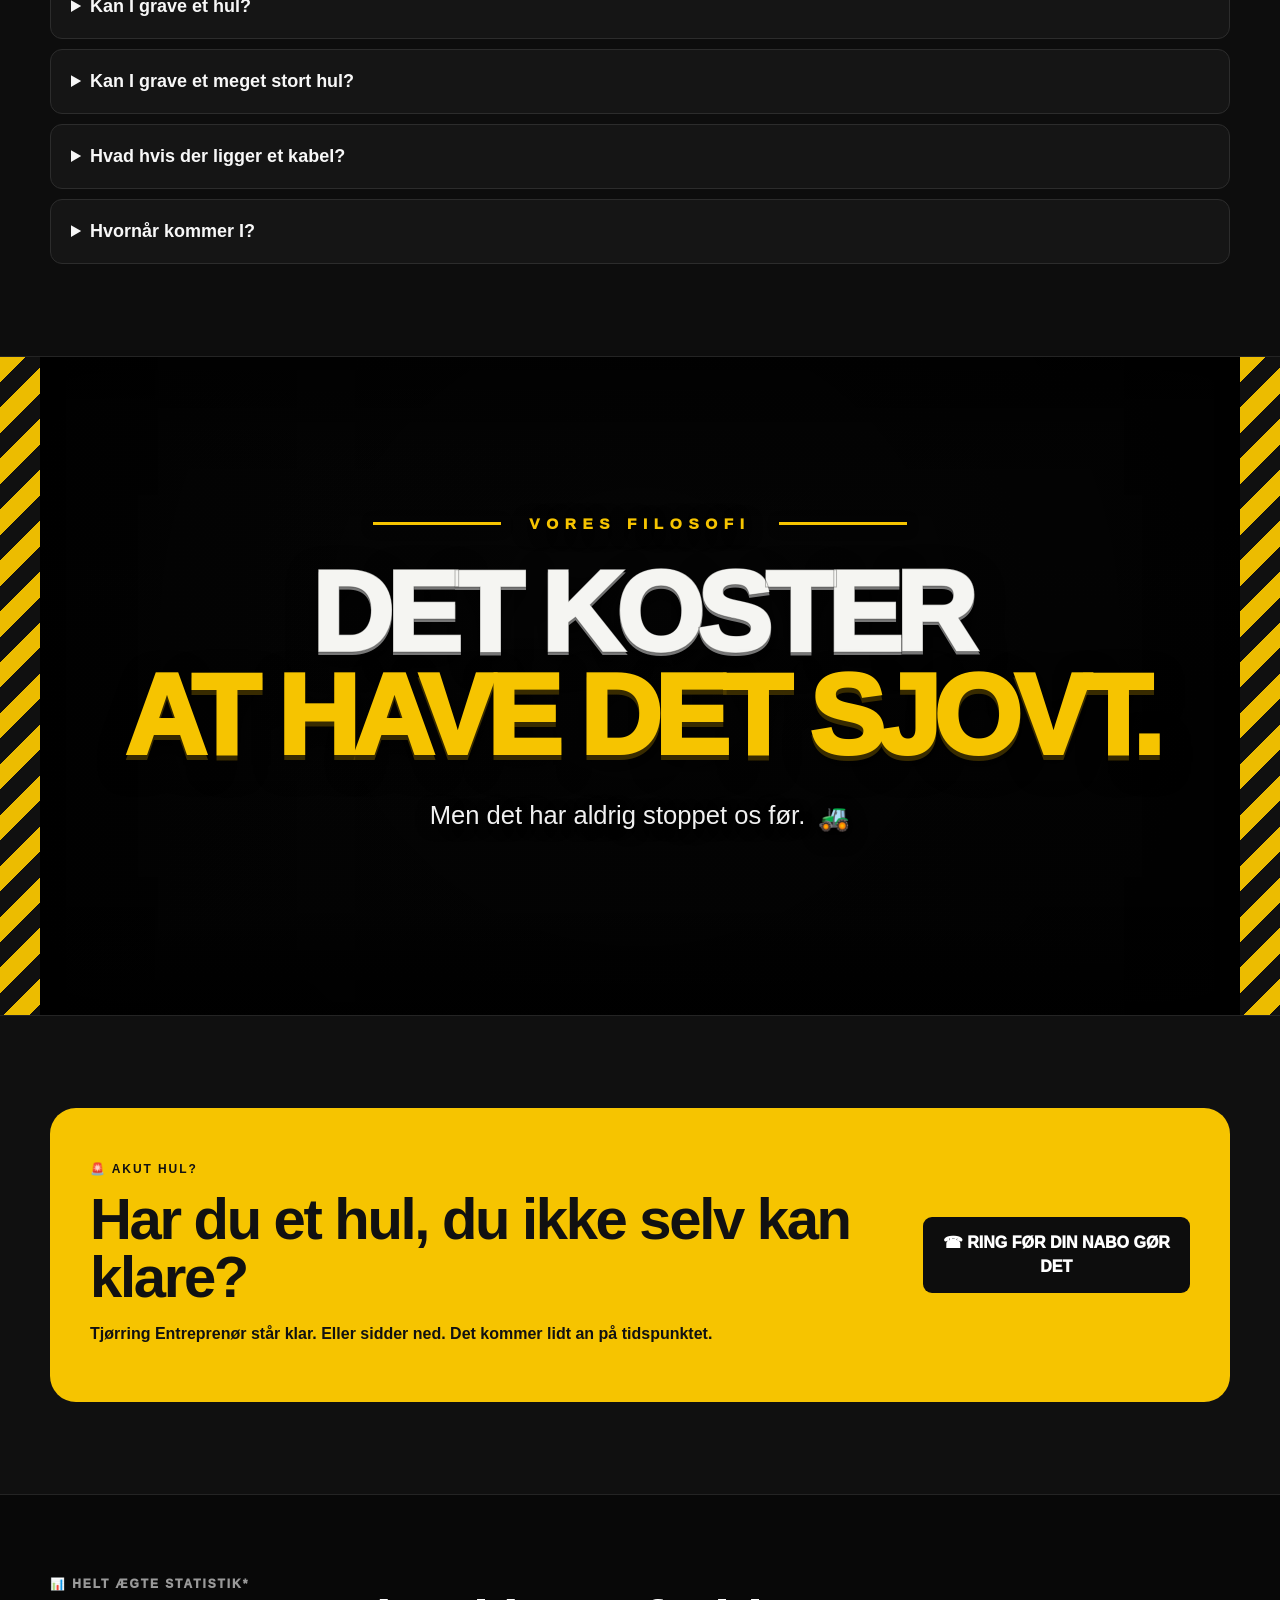
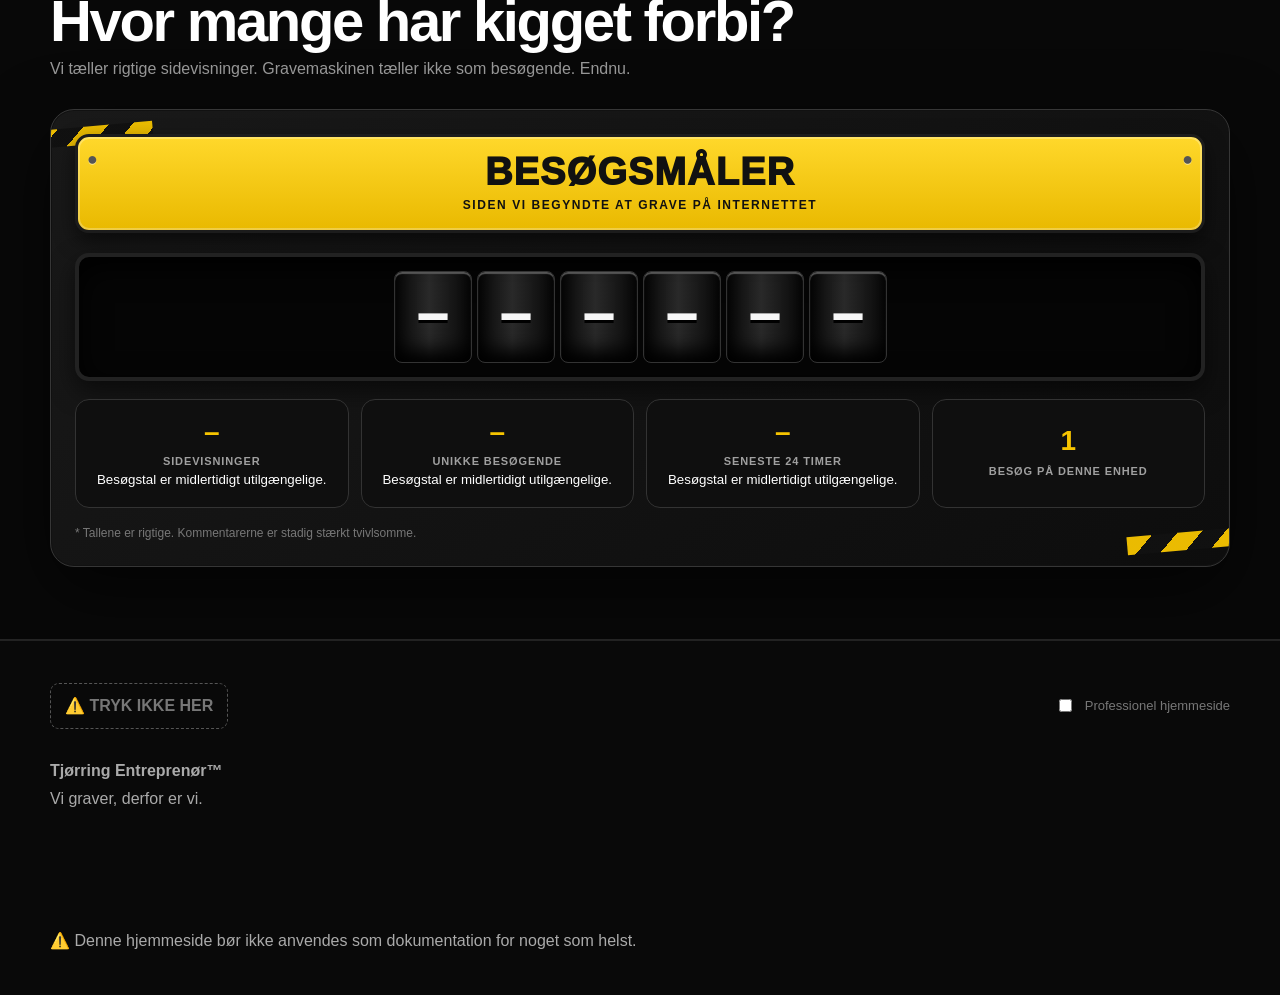
==== commit 5d578dd7: "Prepare Cloudflare counter and multilingual thumbs up integration" ====
--- a/index.html
+++ b/index.html
@@ -16,7 +16,7 @@
   <header class="site-header">
     <div class="container nav">
       <a href="#top" class="brand" aria-label="Gå til toppen af forsiden">
-        <img src="assets/logo-new.png" alt="Tjørring Entreprenør logo" id="logo">
+        <img src="assets/logo-new.svg" alt="Tjørring Entreprenør logo" id="logo">
       </a>
 
       <nav class="nav-links" aria-label="Hovedmenu">
@@ -57,7 +57,7 @@
         </div>
 
         <div class="hero-card">
-          <img src="assets/logo-new.png" alt="Tjørring Entreprenør">
+          <img src="assets/logo-new.svg" alt="Tjørring Entreprenør">
           <div class="hero-card-slogan">Åh Nej · Tjørring Entreprenør Er På Vej</div>
         </div>
       </div>
@@ -107,7 +107,7 @@
             <div class="status-row">
               <span>Pepsi Max</span>
               <strong id="coffeeStatus" class="pepsi-status">
-                <span class="pepsi-cans" role="button" tabindex="0" aria-label="Pepsi Max boost" aria-controls="boostStatus boostLevel boostMessage">
+                <span class="pepsi-cans" aria-label="4 Pepsi Max dåser">
                   <i aria-hidden="true"><em></em><b>PEPSI</b><small>MAX</small></i>
                   <i aria-hidden="true"><em></em><b>PEPSI</b><small>MAX</small></i>
                   <i aria-hidden="true"><em></em><b>PEPSI</b><small>MAX</small></i>
@@ -153,12 +153,7 @@
             </span>
             <h3>Produktivitetskontrol</h3>
             <p>Pepsi Max = mere entreprenør.</p>
-            <div class="pepsi-upgrade" data-tool-dynamic aria-live="polite" aria-atomic="true">
-              <p class="boost-level"><strong id="boostLevel">0 %</strong> <span data-phase3-copy="BOOST-NIVEAU">BOOST-NIVEAU</span></p>
-              <div class="boost-status" id="boostStatus">NORMAL DRIFT</div>
-              <p id="boostMessage">Alt ser mistænkeligt professionelt ud.</p>
-              <p class="interactive-note" data-phase3-copy="Tryk på dåserne i Live Status. +20 % pr. klik. Maks. 200 %.">Tryk på dåserne i Live Status. +20 % pr. klik. Maks. 200 %.</p>
-            </div>
+            <div class="boost-status" id="boostStatus">NORMAL DRIFT</div>
           </div>
 
           <div class="chaos-card meter-card">
@@ -183,134 +178,6 @@
             <button class="btn btn-yellow" type="button" id="taskGenerator">🚜 GIV OS EN OPGAVE</button>
             <small>Arbejdsmiljøkoordinatoren er ikke blevet spurgt.</small>
           </div>
-        </div>
-      </div>
-    </section>
-
-
-    <section class="section section-dark digging-tools" id="diggingTools" aria-labelledby="holeHeading">
-      <div class="container">
-        <p class="section-tag">⚠️ PLANLÆGNING MED FORBEHOLD</p>
-        <h2 id="holeHeading">HVOR STORT ET HUL HAR DU EGENTLIG BRUG FOR?</h2>
-        <div class="digging-grid">
-          <div class="hole-calculator">
-            <div class="hole-inputs">
-              <label for="holeLength"><span>Længde i meter</span><input id="holeLength" type="number" inputmode="decimal" min="0" max="100" step="any" value="4" aria-describedby="holeLimits"></label>
-              <label for="holeWidth"><span>Bredde i meter</span><input id="holeWidth" type="number" inputmode="decimal" min="0" max="100" step="any" value="3" aria-describedby="holeLimits"></label>
-              <label for="holeDepth"><span>Dybde i meter</span><input id="holeDepth" type="number" inputmode="decimal" min="0" max="20" step="any" value="0.7" aria-describedby="holeLimits"></label>
-            </div>
-            <p class="tool-note" id="holeLimits">Længde/bredde: 0–100 m. Dybde: 0–20 m. Tomme felter tæller som 0.</p>
-            <div class="hole-results" aria-live="polite" aria-atomic="true">
-              <p class="hole-volume"><strong id="holeVolume" data-tool-dynamic>8,4</strong> m³</p>
-              <ul class="hole-comparisons">
-                <li>≈ <strong id="holeBarrows" data-tool-dynamic>70</strong> <span>trillebøre</span></li>
-                <li>≈ <strong id="holeTrailers" data-tool-dynamic>3</strong> <span>fantasitrailere</span></li>
-                <li>≈ <strong id="holeSaturdays" data-tool-dynamic>3</strong> <span>meget lange lørdage</span></li>
-              </ul>
-              <p id="holeVerdict" data-tool-dynamic>Nu begynder naboen at blive nysgerrig.</p>
-            </div>
-            <p class="tool-note">Kun for sjov: 0,12 m³ pr. trillebør, 3 m³ pr. fantasitrailer og lørdag. Ikke en transport- eller vægtberegning.</p>
-            <div class="tool-actions">
-              <button class="btn btn-yellow" id="growHole" type="button">GØR HULLET STØRRE</button>
-              <button class="tool-reset" id="resetHole" type="button">Jeg fortryder</button>
-            </div>
-            <p class="tool-feedback" id="holeFeedback" data-tool-dynamic aria-live="polite"></p>
-          </div>
-          <aside class="daily-excuse" aria-labelledby="excuseHeading">
-            <p class="section-tag">AFDELINGEN FOR FORKLARINGER</p>
-            <h3 id="excuseHeading">DAGENS UNDSKYLDNING</h3>
-            <p id="dailyExcuse" data-tool-dynamic aria-live="polite" aria-atomic="true"></p>
-            <button class="btn btn-yellow" id="newExcuse" type="button">NY UNDSKYLDNING</button>
-            <p class="tool-note">Godkendt af ledelsen. Gyldig til næste spørgsmål.</p>
-          </aside>
-        </div>
-      </div>
-    </section>
-
-
-    <section class="section section-dark contractor-interactives" id="contractorInteractives" aria-labelledby="contractorQuizHeading">
-      <div class="container interactive-pair">
-        <article class="interactive-card" aria-labelledby="contractorQuizHeading">
-          <p class="section-tag">PERSONALEAFDELINGEN HAR EN TEST</p>
-          <h2 id="contractorQuizHeading">HVOR MEGET ENTREPRENØR ER DU?</h2>
-          <p class="interactive-note">Fem spørgsmål. Ingen gyldige kvalifikationer.</p>
-          <div id="quizFlow" data-tool-dynamic>
-            <div id="quizQuestions">
-              <p id="quizProgress" class="interactive-progress" aria-live="polite"></p>
-              <fieldset class="quiz-fieldset" aria-describedby="quizHint">
-                <legend id="quizQuestion" tabindex="-1"></legend>
-                <div class="interactive-choices"><label class="quiz-choice"><input type="radio" name="contractorAnswer" value="0"><span id="quizAnswer0"></span></label><label class="quiz-choice"><input type="radio" name="contractorAnswer" value="1"><span id="quizAnswer1"></span></label><label class="quiz-choice"><input type="radio" name="contractorAnswer" value="2"><span id="quizAnswer2"></span></label><label class="quiz-choice"><input type="radio" name="contractorAnswer" value="3"><span id="quizAnswer3"></span></label></div>
-              </fieldset>
-              <p class="interactive-note" id="quizHint"><span data-interactive-copy="Vælg ét svar for at fortsætte.">Vælg ét svar for at fortsætte.</span></p>
-              <button type="button" id="quizNext" class="btn btn-yellow" disabled>NÆSTE</button>
-            </div>
-            <div id="quizResult" hidden>
-              <p class="interactive-progress"><span data-interactive-copy="DOMMEN ER FALDET">DOMMEN ER FALDET</span></p>
-              <p id="quizPercent" class="quiz-percent"></p>
-              <h3 id="quizLevel" tabindex="-1"></h3>
-              <p id="quizVerdict" class="interactive-description"></p>
-              <p id="quizPepsi" class="interactive-note"></p>
-              <button type="button" id="quizReset" class="btn btn-yellow"><span data-interactive-copy="PRØV IGEN">PRØV IGEN</span></button>
-            </div>
-          </div>
-        </article>
-        <article class="interactive-card emergency-card" aria-labelledby="emergencyHeading">
-          <p class="section-tag">BEREDSKAB UDEN GARANTI</p>
-          <h2 id="emergencyHeading">AKUT ENTREPRENØRHJÆLP</h2>
-          <p class="interactive-note">Kun humor. Ingen bestilling, kontakt eller udrykning.</p>
-          <div id="emergencyFlow" data-tool-dynamic>
-            <h3 id="emergencyPrompt" tabindex="-1"></h3>
-            <p id="emergencyDetail" class="interactive-description"></p>
-            <div data-emergency-step="start"><button type="button" id="emergencyStart" class="btn btn-yellow"><span data-interactive-copy="JEG HAR BRUG FOR EN GRAVEMASKINE NU">JEG HAR BRUG FOR EN GRAVEMASKINE NU</span></button></div>
-            <div data-emergency-step="pepsi" hidden class="emergency-yesno"><button type="button" id="emergencyYes" class="btn btn-yellow"><span data-interactive-copy="JA">JA</span></button><button type="button" id="emergencyNo" class="tool-reset"><span data-interactive-copy="NEJ">NEJ</span></button></div>
-            <div data-emergency-step="supply" hidden><button type="button" id="emergencySupply" class="btn btn-yellow"><span data-interactive-copy="JEG HAR SKAFFET PEPSI MAX">JEG HAR SKAFFET PEPSI MAX</span></button></div>
-            <div data-emergency-step="problem" hidden class="interactive-choices"><button type="button" class="emergency-choice" data-emergency-problem="0"><span data-interactive-copy="Der mangler et hul">Der mangler et hul</span></button><button type="button" class="emergency-choice" data-emergency-problem="1"><span data-interactive-copy="Hullet er for lille">Hullet er for lille</span></button><button type="button" class="emergency-choice" data-emergency-problem="2"><span data-interactive-copy="Der er noget i vejen">Der er noget i vejen</span></button><button type="button" class="emergency-choice" data-emergency-problem="3"><span data-interactive-copy="Kunden sagde: Det tager kun en time">Kunden sagde: Det tager kun en time</span></button><button type="button" class="emergency-choice" data-emergency-problem="4"><span data-interactive-copy="Jeg ved det ikke, men vi skal bruge en gravemaskine">Jeg ved det ikke, men vi skal bruge en gravemaskine</span></button></div>
-            <div data-emergency-step="diagnosis" hidden><button type="button" id="emergencySend" class="btn btn-yellow"><span data-interactive-copy="AKTIVÉR FULD SEND">AKTIVÉR FULD SEND</span></button></div>
-            <button type="button" id="emergencyReset" class="tool-reset emergency-reset" hidden><span data-interactive-copy="Start forfra">Start forfra</span></button>
-          </div>
-        </article>
-      </div>
-    </section>
-
-    <section class="phase3-area" id="contractorAcademy" aria-labelledby="academyHeading" data-tool-dynamic>
-      <div class="container">
-        <div class="academy-heading"><div><h2 id="academyHeading" data-phase3-copy="ENTREPRENØR-AKADEMIET">ENTREPRENØR-AKADEMIET</h2><p class="interactive-note" data-phase3-copy="Officielt uofficielle kvalifikationer.">Officielt uofficielle kvalifikationer.</p></div><p id="academyCount" aria-live="polite">0 / 6</p></div>
-        <ul class="achievement-grid">
-          <li data-achievement="hole"><span class="achievement-status">🔒 LÅST</span><h3 data-phase3-copy="HULSPECIALIST">HULSPECIALIST</h3><p data-phase3-copy="Du har beregnet dit første hul.">Du har beregnet dit første hul.</p></li>
-          <li data-achievement="grow"><span class="achievement-status">🔒 LÅST</span><h3 data-phase3-copy="DET KAN ALTID BLIVE STØRRE">DET KAN ALTID BLIVE STØRRE</h3><p data-phase3-copy="Fornuft blev fravalgt til fordel for kubikmeter.">Fornuft blev fravalgt til fordel for kubikmeter.</p></li>
-          <li data-achievement="excuse"><span class="achievement-status">🔒 LÅST</span><h3 data-phase3-copy="UNDSKYLDNINGSMESTER">UNDSKYLDNINGSMESTER</h3><p data-phase3-copy="Du er nu kvalificeret til mandagsmødet.">Du er nu kvalificeret til mandagsmødet.</p></li>
-          <li data-achievement="quiz"><span class="achievement-status">🔒 LÅST</span><h3 data-phase3-copy="FULD SEND">FULD SEND</h3><p data-phase3-copy="Planlægning er nu officielt valgfrit.">Planlægning er nu officielt valgfrit.</p></li>
-          <li data-achievement="emergency"><span class="achievement-status">🔒 LÅST</span><h3 data-phase3-copy="AKUT GODKENDT">AKUT GODKENDT</h3><p data-phase3-copy="Gravemaskinen er følelsesmæssigt på vej.">Gravemaskinen er følelsesmæssigt på vej.</p></li>
-          <li data-achievement="pepsi"><span class="achievement-status">🔒 LÅST</span><h3 data-phase3-copy="PEPSI MAX-ANSVARLIG">PEPSI MAX-ANSVARLIG</h3><p data-phase3-copy="Hydrering? Nej. Arbejdsstrategi.">Hydrering? Nej. Arbejdsstrategi.</p></li>
-        </ul>
-        <p class="interactive-note" data-phase3-copy="Brug hulberegneren · større hul ×3 · ny undskyldning ×3 · quiz mindst 80 % · gennemfør akut-hjælp · Pepsi ×5. Nulstilles ved genindlæsning.">Brug hulberegneren · større hul ×3 · ny undskyldning ×3 · quiz mindst 80 % · gennemfør akut-hjælp · Pepsi ×5. Nulstilles ved genindlæsning.</p>
-        <div class="phase3-pair">
-          <article class="interactive-card" aria-labelledby="offerHeading">
-            <p class="section-tag" data-phase3-copy="REGNEAFDELINGEN GÆTTER">REGNEAFDELINGEN GÆTTER</p>
-            <h2 id="offerHeading" data-phase3-copy="FÅ ET HELT UFORPLIGTENDE CIRKA-TILBUD">FÅ ET HELT UFORPLIGTENDE CIRKA-TILBUD</h2>
-            <p class="interactive-note" data-phase3-copy="Prisen er vejledende. Meget vejledende.">Prisen er vejledende. Meget vejledende.</p>
-            <form id="offerForm" class="offer-form">
-              <label for="offerWork"><span data-phase3-copy="HVAD SKAL DER LAVES?">HVAD SKAL DER LAVES?</span><select id="offerWork"><option value="0" data-phase3-copy="Et hul">Et hul</option><option value="1" data-phase3-copy="Et stort hul">Et stort hul</option><option value="2" data-phase3-copy="Noget med jord">Noget med jord</option><option value="3" data-phase3-copy="Noget kunden ikke helt kan forklare">Noget kunden ikke helt kan forklare</option></select></label>
-              <label for="offerUrgency"><span data-phase3-copy="HVOR HASTER DET?">HVOR HASTER DET?</span><select id="offerUrgency"><option value="0" data-phase3-copy="Ikke så meget">Ikke så meget</option><option value="1" data-phase3-copy="I denne uge">I denne uge</option><option value="2" data-phase3-copy="I går">I går</option><option value="3" data-phase3-copy="Kunden står allerede og kigger">Kunden står allerede og kigger</option></select></label>
-              <label for="offerPepsi"><span data-phase3-copy="HVOR MEGET PEPSI MAX ER TILGÆNGELIGT?">HVOR MEGET PEPSI MAX ER TILGÆNGELIGT?</span><select id="offerPepsi"><option value="0" data-phase3-copy="Ingen">Ingen</option><option value="1" data-phase3-copy="1 dåse">1 dåse</option><option value="2" data-phase3-copy="En kasse">En kasse</option><option value="3" data-phase3-copy="Professionelle mængder">Professionelle mængder</option></select></label>
-              <button class="btn btn-yellow" type="submit" data-phase3-copy="BEREGN CIRKA-PRIS">BEREGN CIRKA-PRIS</button>
-            </form>
-            <div id="offerResult" class="offer-result" aria-live="polite" aria-atomic="true" hidden>
-              <dl><div><dt data-phase3-copy="ESTIMERET PRIS">ESTIMERET PRIS</dt><dd id="offerPrice"></dd></div><div><dt data-phase3-copy="Usikkerhed">Usikkerhed</dt><dd id="offerUncertainty"></dd></div><div><dt data-phase3-copy="Forventet arbejdstid">Forventet arbejdstid</dt><dd id="offerTime"></dd></div><div><dt data-phase3-copy="Risikoniveau">Risikoniveau</dt><dd id="offerRisk"></dd></div><div><dt data-phase3-copy="Pepsi Max-tillæg">Pepsi Max-tillæg</dt><dd id="offerSurcharge"></dd></div></dl>
-              <button class="tool-reset" type="button" id="worseOffer" data-phase3-copy="PRØV EN DÅRLIGERE BEREGNING">PRØV EN DÅRLIGERE BEREGNING</button>
-            </div>
-            <p class="interactive-note" data-phase3-copy="Dette er selvfølgelig ikke et rigtigt tilbud.">Dette er selvfølgelig ikke et rigtigt tilbud.</p>
-          </article>
-          <article class="interactive-card" aria-labelledby="documentationHeading">
-            <p class="section-tag" data-phase3-copy="BEVISMATERIALE">BEVISMATERIALE</p>
-            <h2 id="documentationHeading" data-phase3-copy="DOKUMENTATION">DOKUMENTATION</h2>
-            <p class="interactive-note" data-phase3-copy="Fordi billeder før arbejdet gør forklaringen bagefter meget lettere.">Fordi billeder før arbejdet gør forklaringen bagefter meget lettere.</p>
-            <div class="documentation-grid">
-              <figure class="project-proof" data-proof="0"><div class="proof-scene lawn" aria-hidden="true"><span class="proof-before">🌱 🌱 🌱</span><span class="proof-after">🕳️</span></div><figcaption id="proofCaption0" aria-live="polite"></figcaption><button type="button" class="tool-reset" aria-pressed="false" aria-controls="proofCaption0" data-proof-toggle="0">VIS EFTER</button></figure>
-              <figure class="project-proof" data-proof="1"><div class="proof-scene soil" aria-hidden="true"><span class="proof-before">⛰️</span><span class="proof-after">🏔️ 🏔️</span></div><figcaption id="proofCaption1" aria-live="polite"></figcaption><button type="button" class="tool-reset" aria-pressed="false" aria-controls="proofCaption1" data-proof-toggle="1">VIS EFTER</button></figure>
-              <figure class="project-proof" data-proof="2"><div class="proof-scene project" aria-hidden="true"><span class="proof-before">🌿 🏡</span><span class="proof-after">🚧 🚜 🚧</span></div><figcaption id="proofCaption2" aria-live="polite"></figcaption><button type="button" class="tool-reset" aria-pressed="false" aria-controls="proofCaption2" data-proof-toggle="2">VIS EFTER</button></figure>
-            </div>
-          </article>
         </div>
       </div>
     </section>
@@ -479,7 +346,7 @@
     </div>
   </div>
 
-  <div class="toast" id="toast" data-tool-dynamic role="status" aria-live="polite">Stop med at trykke på gravemaskinen.</div>
+  <div class="toast" id="toast">Stop med at trykke på gravemaskinen.</div>
 
   <div class="panic-sequence" id="panicSequence" aria-hidden="true">
     <div class="panic-banner" id="panicBanner">🚨 TJØRRING ENTREPRENØR ER PÅ VEJ! 🚨</div>
@@ -502,6 +369,9 @@
     <div class="driveby-text">Bare rolig. Vi skulle den anden vej.</div>
   </div>
 
+  <script src="counter-config.js"></script>
+  <script src="counter-cloudflare.js"></script>
+  <script src="counter-likes.js" defer></script>
   <script src="script.js"></script>
 </body>
 </html>
--- a/styles.css
+++ b/styles.css
@@ -463,6 +463,7 @@
 @keyframes statusPop{to{opacity:1;transform:translate(-50%,-50%) scale(1)}}
 
 .driveby{
+  container-type:inline-size;
   position:fixed;
   left:0;right:0;bottom:5px;
   height:110px;
@@ -502,7 +503,7 @@
   opacity:0;
 }
 .driveby.go .driveby-text{animation:driveText 7s linear forwards}
-@keyframes driveAcross{to{left:calc(100% + 140px)}}
+@keyframes driveAcross{from{transform:translateX(0)}to{transform:translateX(calc(100cqw + 270px))}}
 @keyframes tracksIn{15%{opacity:.8}85%{opacity:.8}100%{opacity:0}}
 @keyframes driveText{55%,82%{opacity:1}0%,45%,100%{opacity:0}}
 
@@ -651,8 +652,10 @@
 .chaos-card h3{font-size:26px;margin:12px 0 6px}
 .chaos-card p{color:#aaa;min-height:50px}
 .boost-status{display:inline-block;margin-top:14px;padding:10px 14px;border:1px solid #444;border-radius:9px;font-weight:950}
-.boost-status.overpressure{background:var(--yellow);color:#111;border-color:var(--yellow)}
+.boost-status.overpressure{background:var(--yellow);color:#111;border-color:var(--yellow);animation:boostPulse .4s ease infinite alternate}
 @keyframes boostPulse{to{transform:scale(1.04);box-shadow:0 0 25px rgba(246,196,0,.35)}}
+body.animations-paused .warning-bar span,
+body.animations-paused .boost-status.overpressure{animation-play-state:paused}
 .pepsi-cans{cursor:pointer}
 .pepsi-cans:active{transform:scale(.96)}
 .pepsi-cans.boosted i{animation:canBounce .35s ease}
@@ -703,88 +706,5 @@
 .pepsi-cans-static{cursor:default!important;pointer-events:none}
 .pepsi-cans-static:active{transform:none!important}
 
-/* Lightweight digging tools: no animation loop or external assets. */
-.digging-tools{border-top:1px solid #333}
-.digging-tools h2{max-width:850px;overflow-wrap:anywhere}
-.digging-grid{display:grid;grid-template-columns:minmax(0,1.5fr) minmax(0,1fr);gap:24px;margin-top:32px}
-.hole-calculator,.daily-excuse{min-width:0;background:#151515;border:1px solid #383838;border-top:4px solid var(--yellow);border-radius:14px;padding:28px}
-.hole-inputs{display:grid;grid-template-columns:repeat(3,minmax(0,1fr));gap:14px}
-.hole-inputs label{display:grid;gap:8px;font-size:14px;font-weight:800;min-width:0}
-.hole-inputs input{width:100%;min-width:0;min-height:48px;border:1px solid #666;border-radius:7px;padding:10px;background:#090909;color:#fff;font-family:inherit;font-size:24px;font-weight:700;line-height:1.2}
-.digging-tools :is(input,button):focus-visible{outline:3px solid var(--yellow);outline-offset:4px}
-.hole-volume{font-size:clamp(24px,4vw,42px);line-height:1.2;margin:24px 0 16px;color:var(--yellow);overflow-wrap:anywhere}
-.hole-volume strong{font-variant-numeric:tabular-nums}
-.hole-comparisons{padding:0;list-style:none;display:grid;gap:6px;color:#ddd}
-#holeVerdict{font-weight:800;min-height:3em}
-.digging-tools .tool-note{font-size:13px;line-height:1.6;color:#bbb}
-.tool-actions{display:flex;align-items:center;flex-wrap:wrap;gap:12px;margin-top:22px}
-.digging-tools button{min-height:44px;max-width:100%;white-space:normal;overflow-wrap:anywhere}
-.tool-reset{background:transparent;border:1px solid #777;border-radius:8px;padding:10px 14px;color:#ddd;cursor:pointer}
-.tool-feedback{min-height:3em;font-size:14px;color:var(--yellow)}
-.daily-excuse h3{font-size:clamp(22px,3vw,30px);line-height:1.2;overflow-wrap:anywhere}
-#dailyExcuse{font-size:22px;line-height:1.5;min-height:6em;overflow-wrap:anywhere}
-body.serious-mode .digging-tools{display:none!important}
-@media(max-width:850px){.digging-grid{grid-template-columns:minmax(0,1fr)}}
-@media(max-width:520px){.hole-inputs{grid-template-columns:minmax(0,1fr)}.hole-calculator,.daily-excuse{padding:20px}.tool-actions{align-items:stretch;flex-direction:column}}
-
-/* Phase 2: compact, event-driven quiz and emergency help. */
-.contractor-interactives{border-top:1px solid #333}
-.interactive-pair{display:grid;grid-template-columns:repeat(2,minmax(0,1fr));gap:24px;align-items:start}
-.interactive-card{min-width:0;padding:28px;background:#151515;border:1px solid #383838;border-top:4px solid var(--yellow);border-radius:14px;overflow-wrap:anywhere}
-.interactive-card h2{font-size:clamp(25px,3vw,36px);line-height:1.15;margin:12px 0 18px}
-.interactive-card h3,.quiz-fieldset legend{font-size:22px;line-height:1.4;font-weight:800}
-.interactive-note{font-size:14px;color:#bbb;line-height:1.6}
-.interactive-progress{font-size:13px;color:var(--yellow);font-weight:900;letter-spacing:.08em;margin-top:28px}
-.quiz-fieldset{border:0;padding:0;margin:0;min-width:0}
-.quiz-fieldset legend{padding:0;max-width:100%;margin-bottom:18px}
-.interactive-choices{display:grid;gap:10px}
-.quiz-choice,.emergency-choice{display:flex;gap:12px;align-items:center;min-height:52px;padding:14px;border:1px solid #666;border-radius:8px;background:#090909;color:#fff;text-align:left;cursor:pointer;line-height:1.5;transition:border-color .15s ease,background-color .15s ease}
-.quiz-choice:has(input:checked){border-color:var(--yellow);background:#29240b}
-.quiz-choice input{flex:0 0 auto;width:19px;height:19px;accent-color:var(--yellow)}
-.quiz-choice span{min-width:0}
-.interactive-card button{max-width:100%;min-height:48px;white-space:normal;overflow-wrap:anywhere}
-.interactive-card button:disabled{opacity:.5;cursor:not-allowed}
-.interactive-card :is(button,input,[tabindex]):focus-visible{outline:3px solid var(--yellow);outline-offset:4px}
-.quiz-percent{font-size:clamp(48px,6vw,76px);font-weight:950;line-height:1.1;color:var(--yellow);margin:26px 0;font-variant-numeric:tabular-nums}
-.interactive-description{font-size:18px;line-height:1.6;color:#eee}
-.emergency-yesno{display:flex;flex-wrap:wrap;gap:12px}
-.emergency-reset{margin-top:24px}
-.interactive-card [hidden]{display:none!important}
-body.serious-mode .contractor-interactives{display:none!important}
-@media(max-width:850px){.interactive-pair{grid-template-columns:minmax(0,1fr)}}
-@media(max-width:520px){.interactive-card{padding:20px}.interactive-card .btn{width:100%}.quiz-fieldset legend,.interactive-card h3{font-size:20px}}
-@media(prefers-reduced-motion:reduce){.quiz-choice,.emergency-choice{transition:none}}
-
-/* Phase 3: compact additions, fixed visual footprints and finite click feedback. */
-.phase3-area{padding:0 0 72px;background:#0d0d0d;overflow-wrap:anywhere}
-.academy-heading{display:flex;align-items:center;justify-content:space-between;gap:20px;border-top:1px solid #383838;padding-top:28px}
-.academy-heading h2{font-size:clamp(24px,3vw,34px);line-height:1.15}
-#academyCount{flex-shrink:0;color:var(--yellow);font-size:24px;font-weight:950;font-variant-numeric:tabular-nums}
-.achievement-grid{display:grid;grid-template-columns:repeat(3,minmax(0,1fr));list-style:none;padding:0;gap:12px;margin:20px 0 12px}
-.achievement-grid li{min-width:0;padding:16px;background:#121212;border:1px solid #383838;border-radius:10px;color:#aaa}
-.achievement-grid h3{font-size:14px;line-height:1.4;margin:8px 0}.achievement-grid p{font-size:13px;line-height:1.5;margin:0}
-.achievement-status{font-size:11px;font-weight:900;letter-spacing:.07em}
-.achievement-grid .unlocked{border-color:var(--yellow);background:#211e10;color:#f7f7f7}
-.unlocked .achievement-status{color:var(--yellow)}
-.phase3-pair{display:grid;grid-template-columns:minmax(0,1.1fr) minmax(0,1fr);gap:24px;margin-top:28px;align-items:start}
-.offer-form{display:grid;gap:16px}.offer-form label{display:grid;gap:7px;font-size:12px;font-weight:900;min-width:0}
-.offer-form select{width:100%;min-width:0;max-width:100%;font:inherit;font-size:14px;color:#fff;background:#090909;padding:12px 8px;border:1px solid #666;border-radius:7px;min-height:46px}
-.offer-result{border-top:2px solid var(--yellow);margin-top:24px;padding-top:8px}
-.offer-result dl{margin:12px 0 20px}.offer-result dl>div{padding:8px 0}.offer-result dt{font-size:12px;color:#bbb}.offer-result dd{margin:4px 0 0;font-size:15px}
-#offerPrice{font-size:clamp(28px,4vw,42px);font-weight:950;color:var(--yellow);font-variant-numeric:tabular-nums}
-.documentation-grid{display:grid;gap:16px}.project-proof{margin:0;padding:12px;border:1px solid #444;border-radius:9px;background:#0d0d0d}
-.proof-scene{height:94px;position:relative;overflow:hidden;border-radius:5px;background:linear-gradient(#191919 55%,#51402c 55%)}
-.proof-scene.lawn{background:linear-gradient(#191919 55%,#3b5528 55%)}
-.proof-scene span{position:absolute;inset:0;display:grid;place-items:center;font-size:40px;transition:opacity .18s ease,transform .18s ease}
-.proof-after{opacity:0;transform:scale(.9)}.is-after .proof-after{opacity:1;transform:scale(1)}.is-after .proof-before{opacity:0;transform:scale(.9)}
-.project-proof figcaption{min-height:3.8em;font-size:14px;font-weight:800;margin:12px 0 4px;line-height:1.5}
-.project-proof button{font-size:12px;min-height:44px}
-.boost-level{margin:14px 0 0;color:var(--yellow);font-size:11px;font-weight:900}.boost-level strong{font-size:32px;margin-right:10px;font-variant-numeric:tabular-nums}
-.fun-grid>*{min-width:0}.pepsi-upgrade .boost-status{max-width:100%;overflow-wrap:anywhere}
-#boostMessage{min-height:3em;font-size:15px;line-height:1.5;overflow-wrap:anywhere}.boost-status.critical{border:2px dashed var(--yellow);color:var(--yellow);background:#181818}
-.phase3-area :is(button,select):focus-visible,.pepsi-cans[role=button]:focus-visible{outline:3px solid var(--yellow);outline-offset:4px}
-.toast{max-width:calc(100vw - 40px);white-space:pre-line;overflow-wrap:anywhere}
-body.serious-mode .phase3-area{display:none!important}
-@media(max-width:850px){.phase3-pair{grid-template-columns:minmax(0,1fr)}}
-@media(max-width:600px){.achievement-grid{grid-template-columns:repeat(2,minmax(0,1fr))}.academy-heading{align-items:flex-start}}
-@media(max-width:360px){.achievement-grid{grid-template-columns:minmax(0,1fr)}}
+/* Likes follow the existing counter's black/yellow palette. */
+.counter-likes{margin-top:24px;color:#bbb}.counter-likes p{max-width:650px;line-height:1.5}.counter-like-button{background:#f6c400;color:#111;border:2px solid #f6c400;border-radius:10px;padding:12px 18px;font:inherit;font-weight:800;cursor:pointer}.counter-like-button:disabled{opacity:.65;cursor:wait}.counter-like-button:focus-visible{outline:3px solid white;outline-offset:3px}
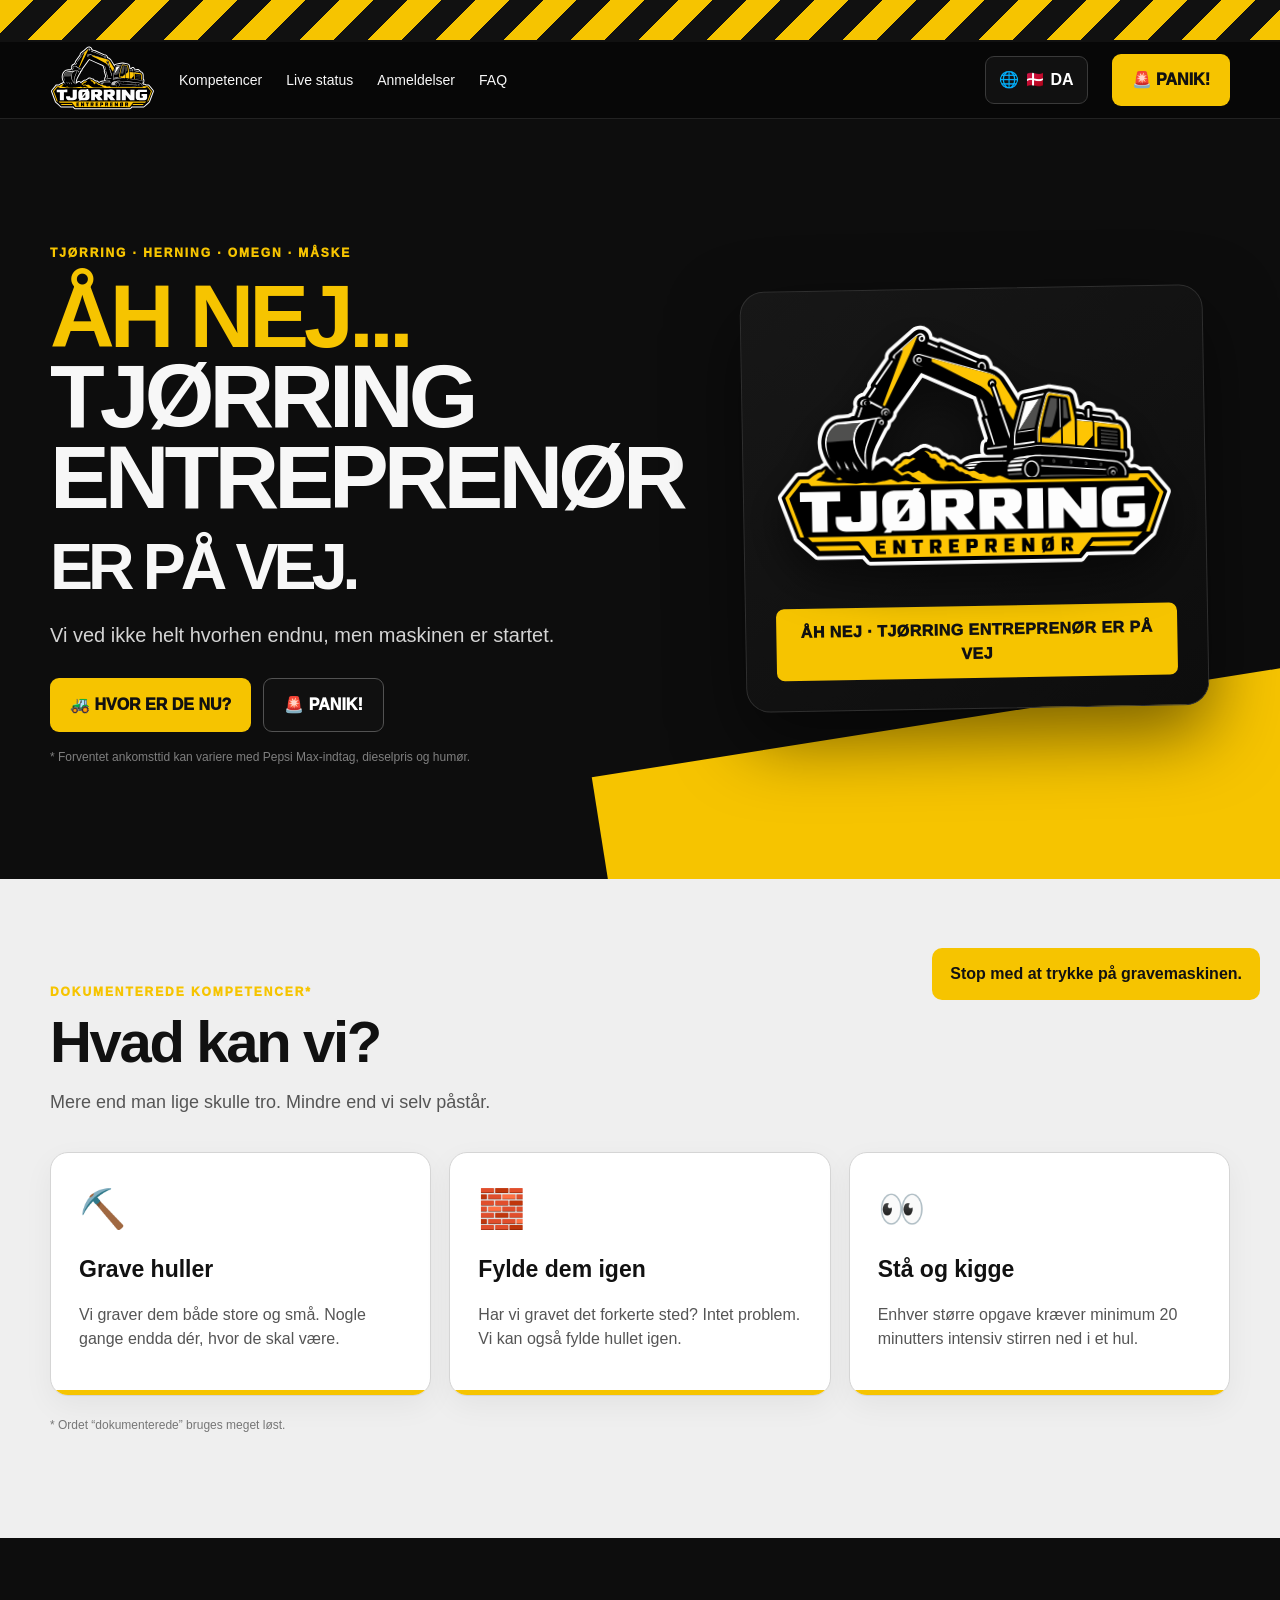
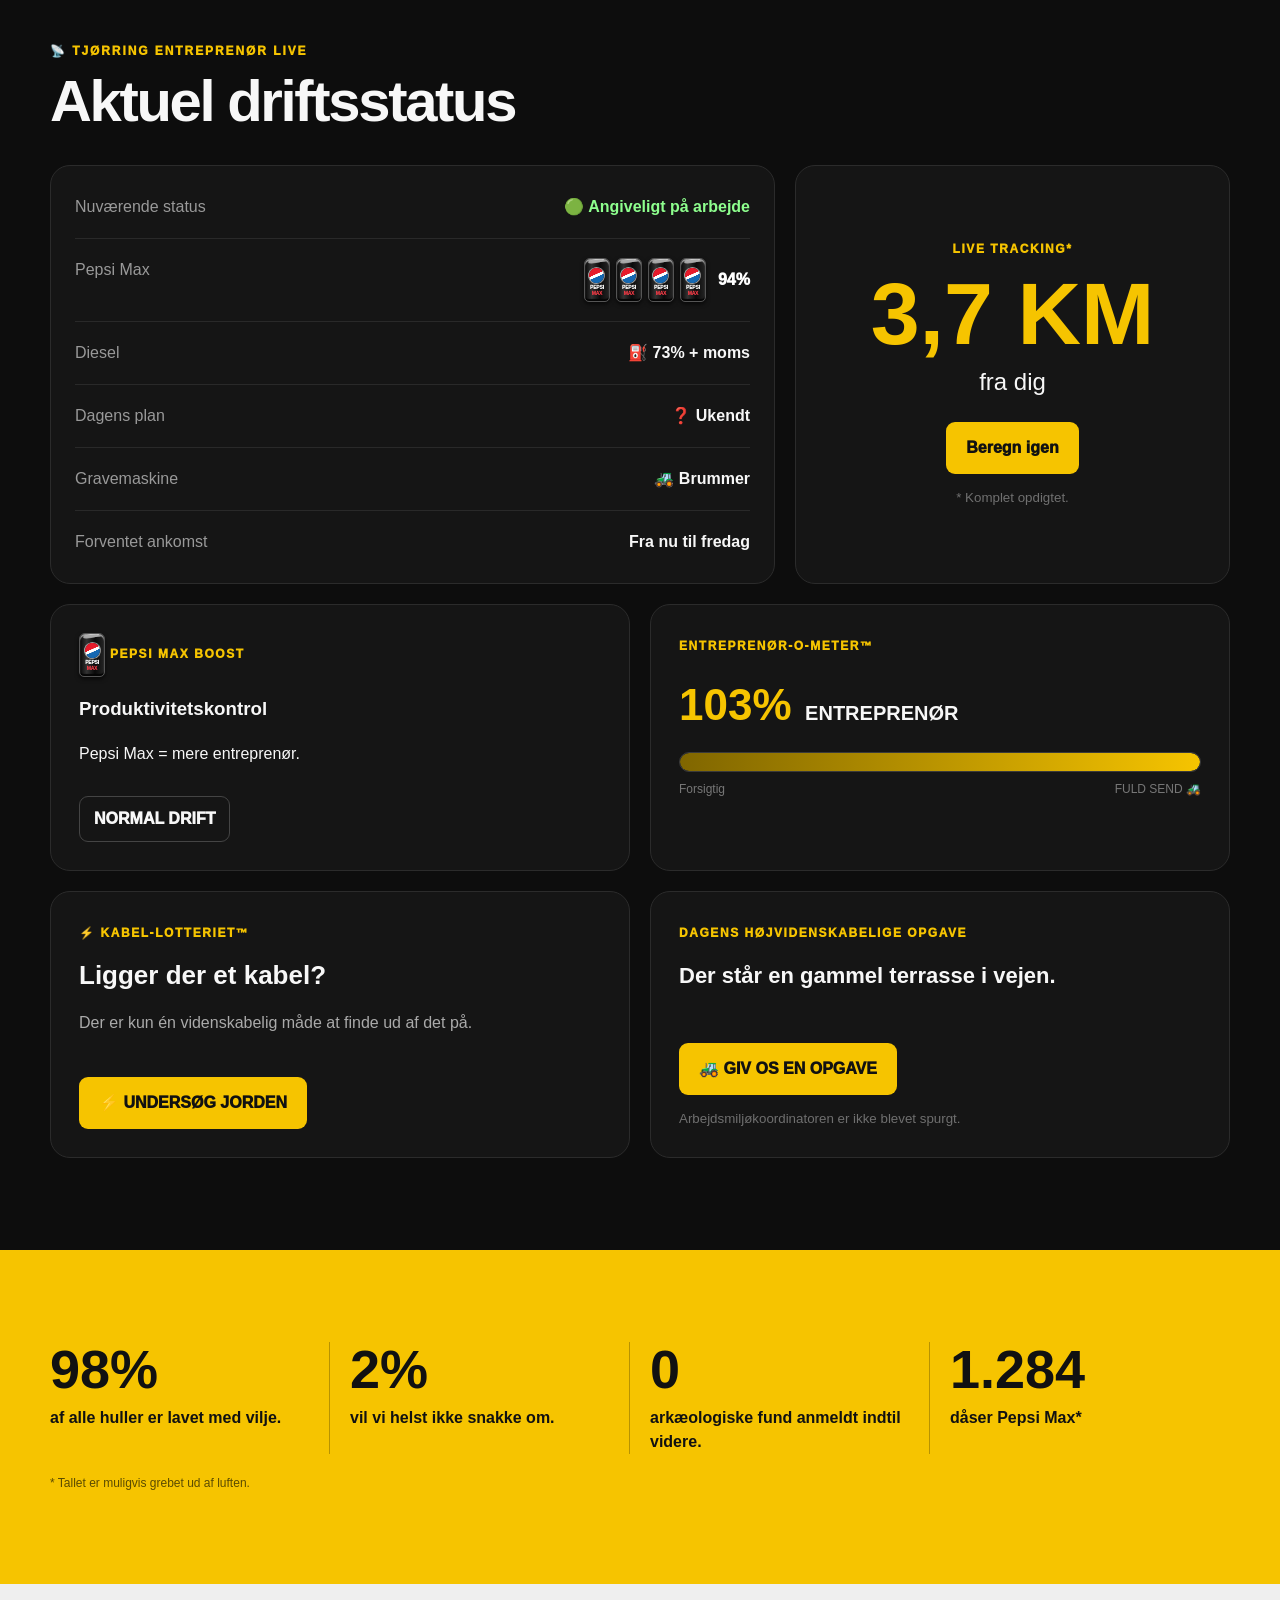
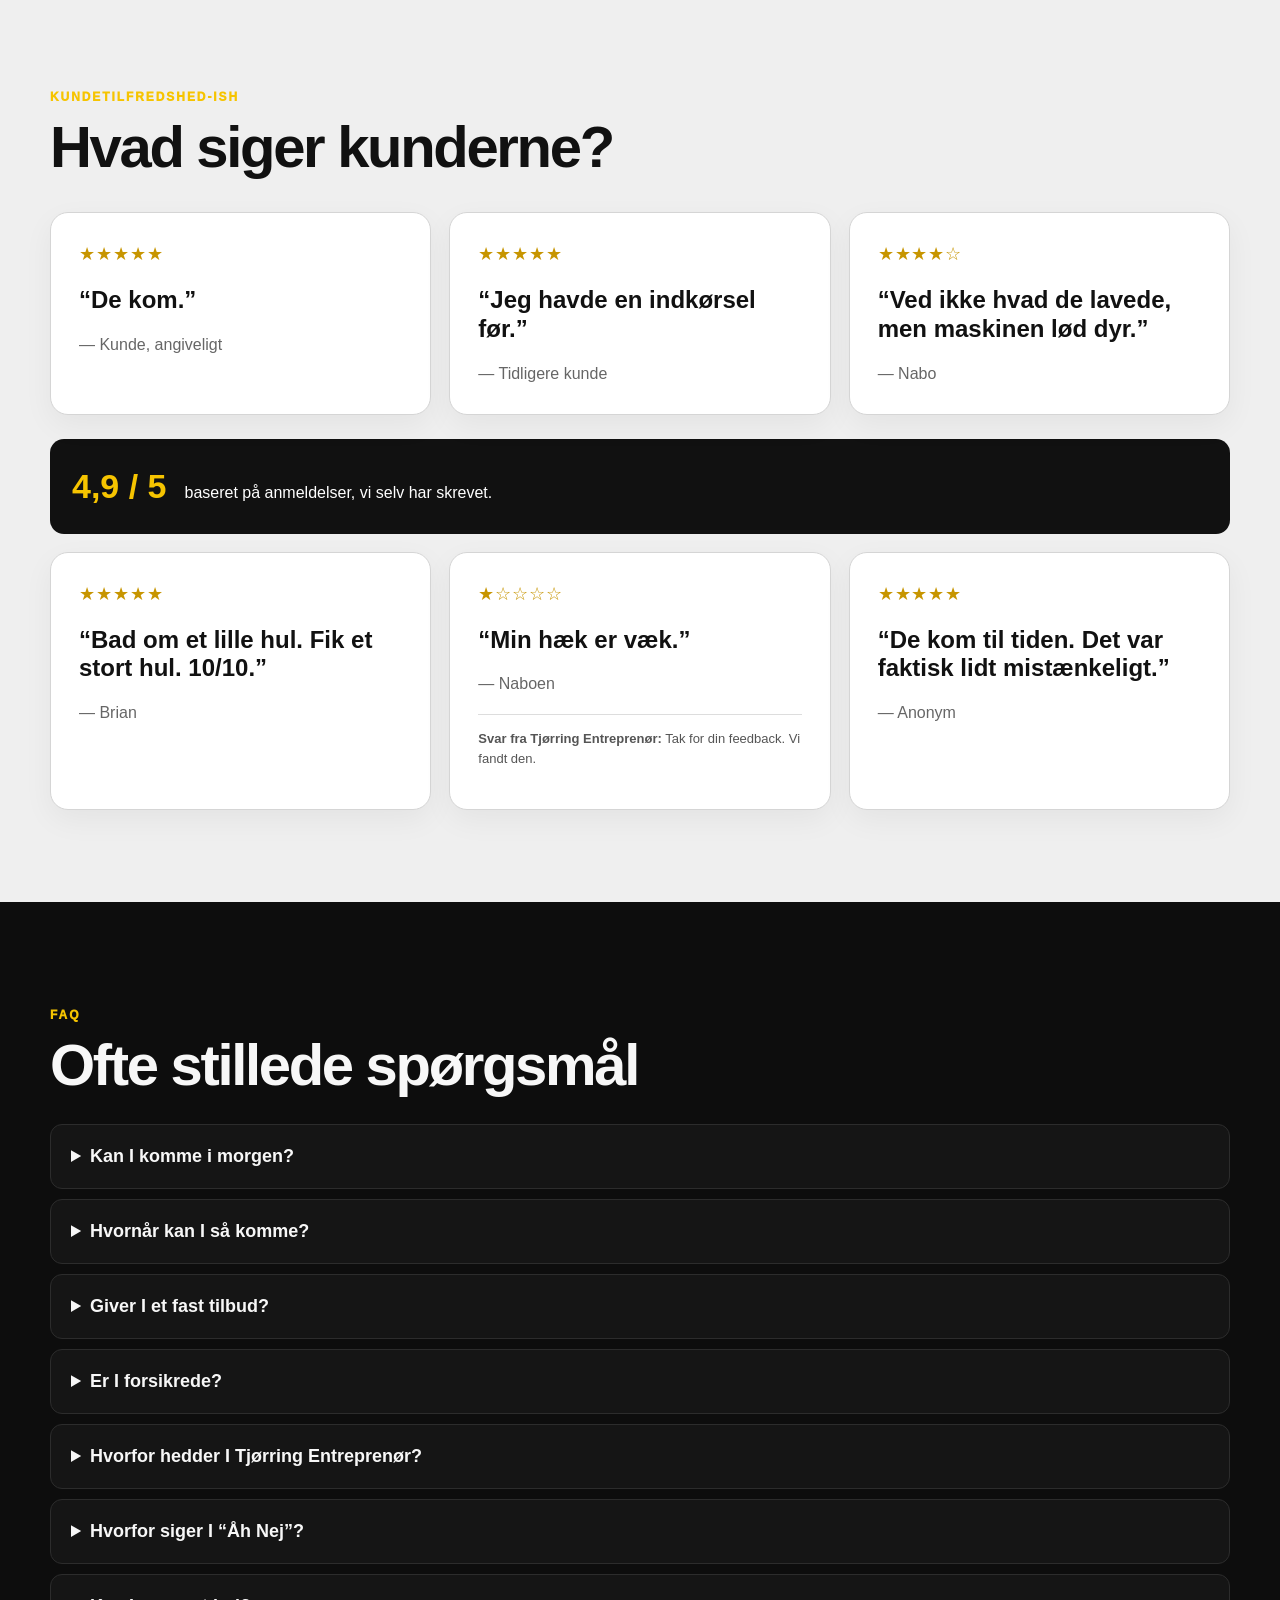
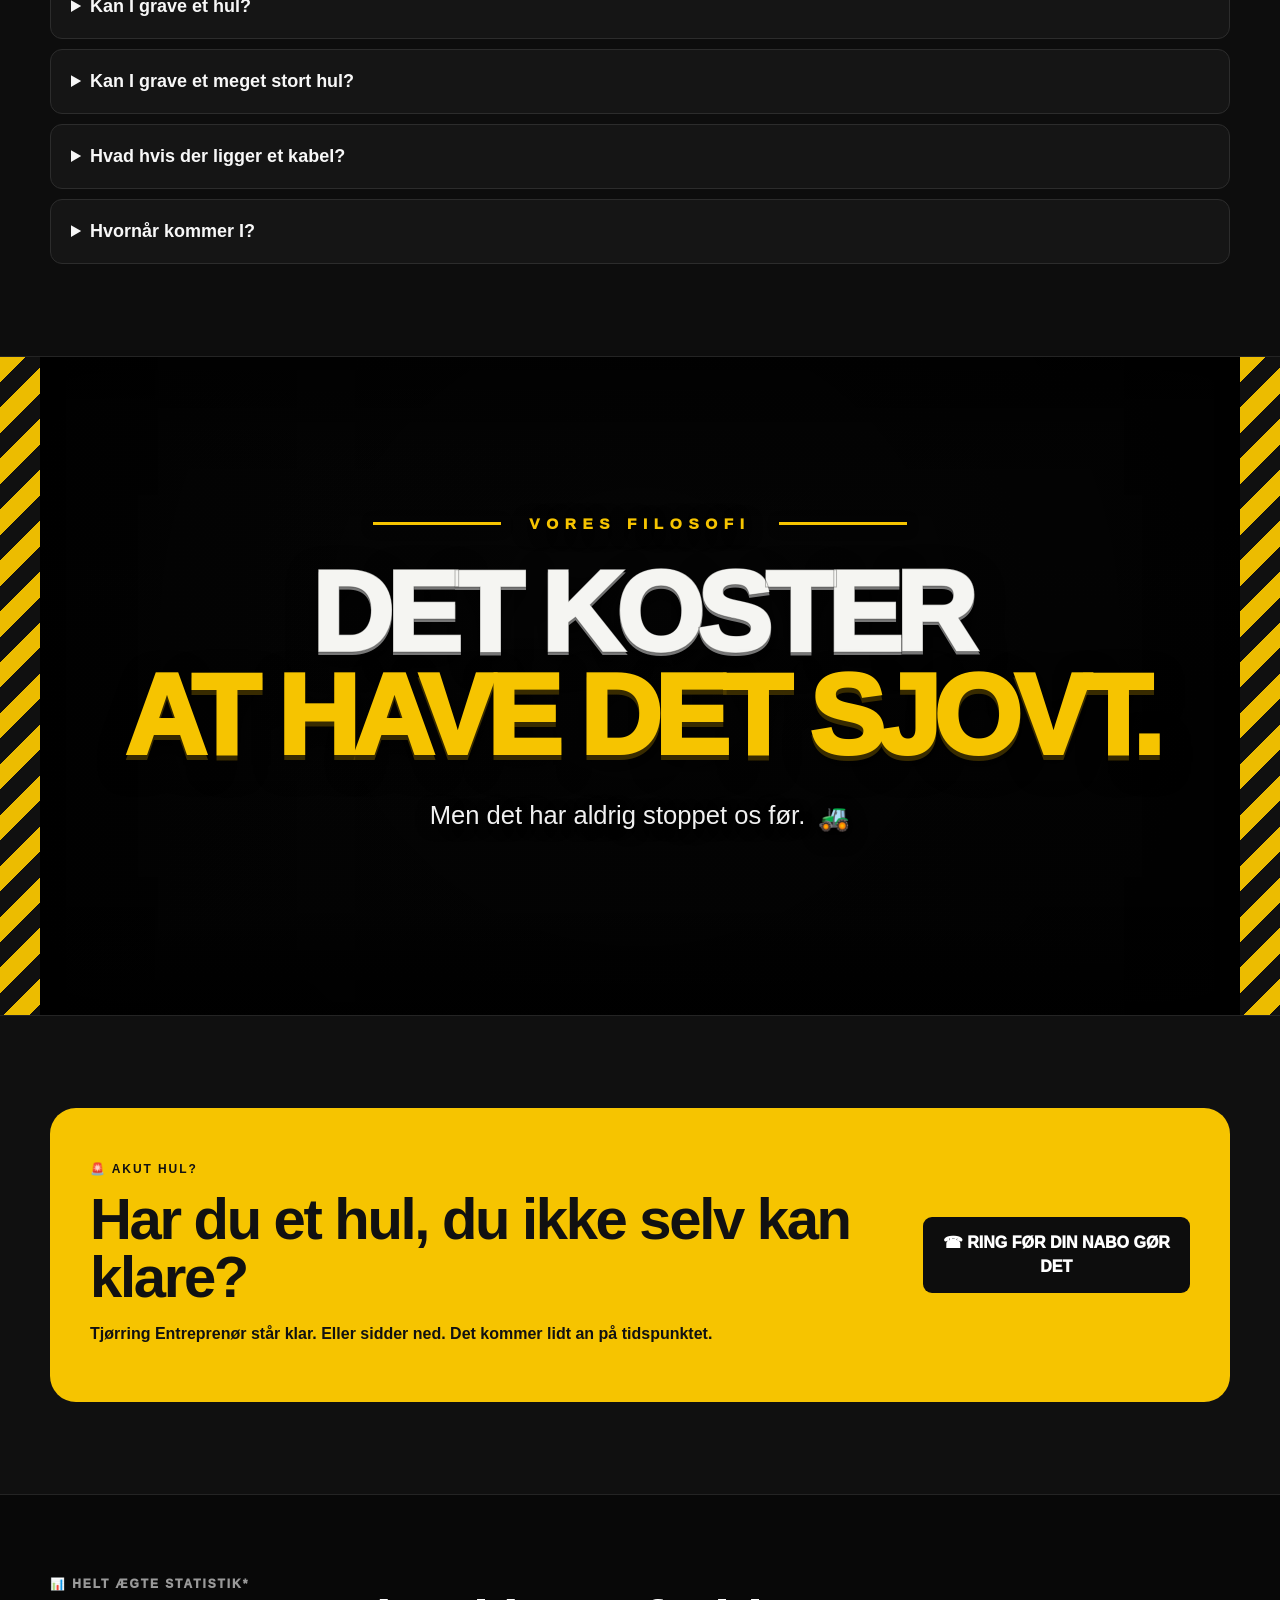
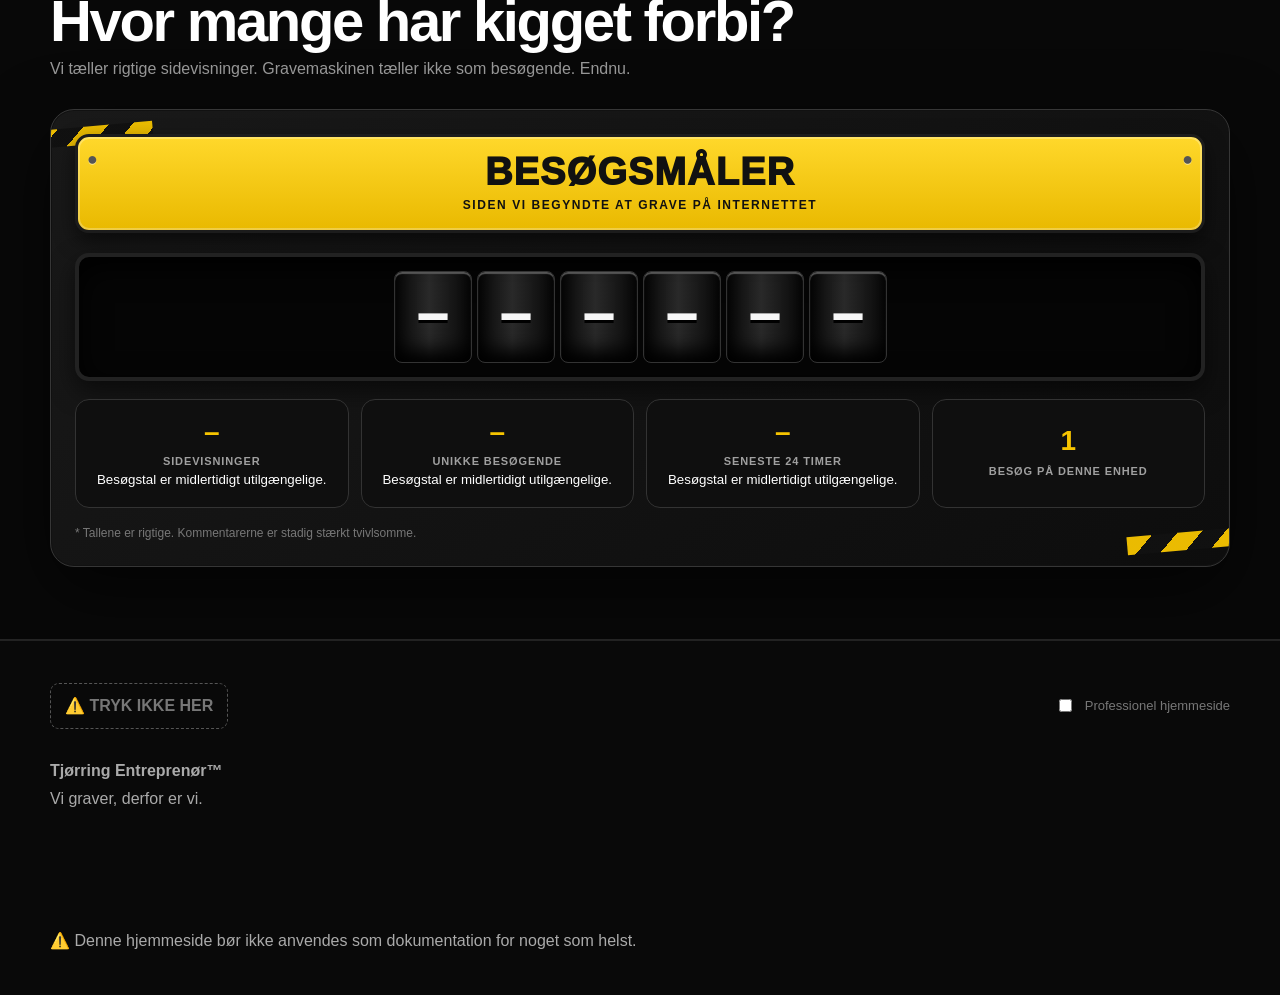
==== commit 5b70906c: "Fix counter translations and shared consent for visits and likes" ====
--- a/index.html
+++ b/index.html
@@ -370,6 +370,7 @@
   </div>
 
   <script src="counter-config.js"></script>
+  <script src="counter-consent.js"></script>
   <script src="counter-cloudflare.js"></script>
   <script src="counter-likes.js" defer></script>
   <script src="script.js"></script>
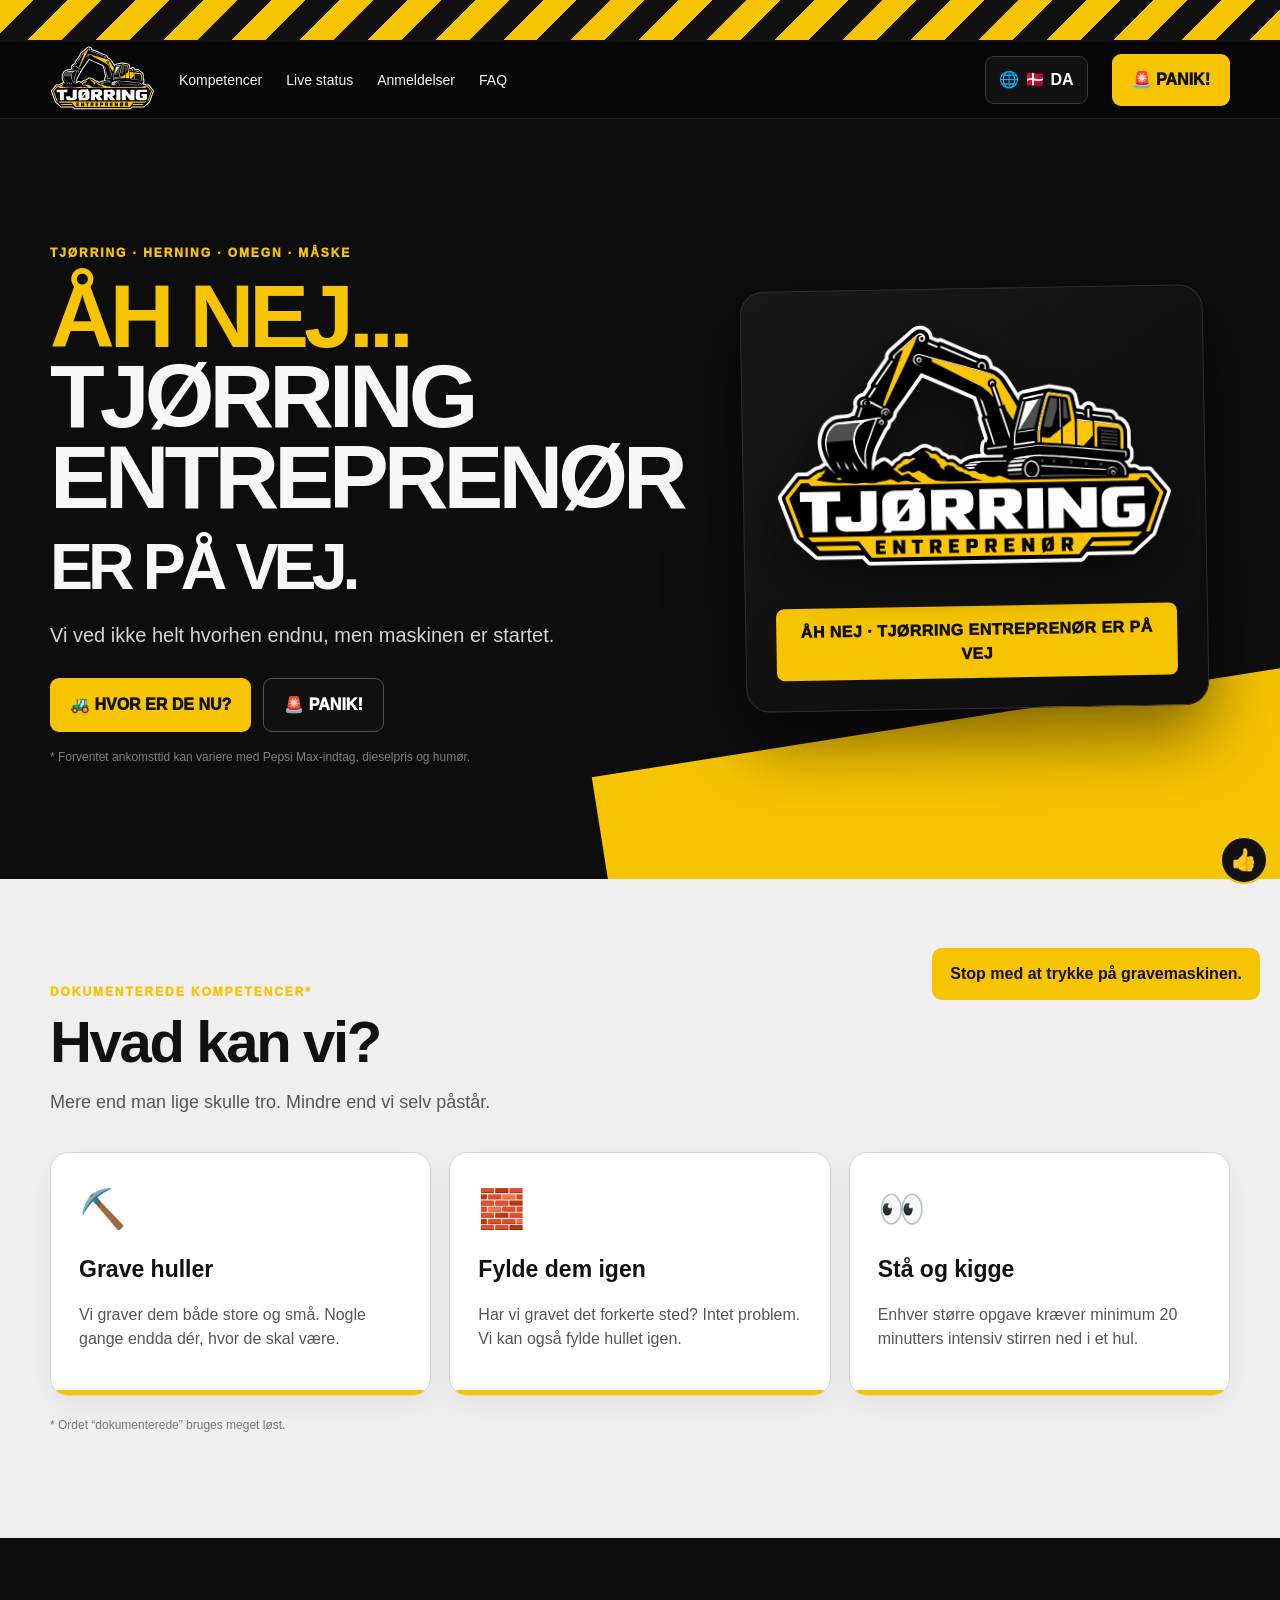
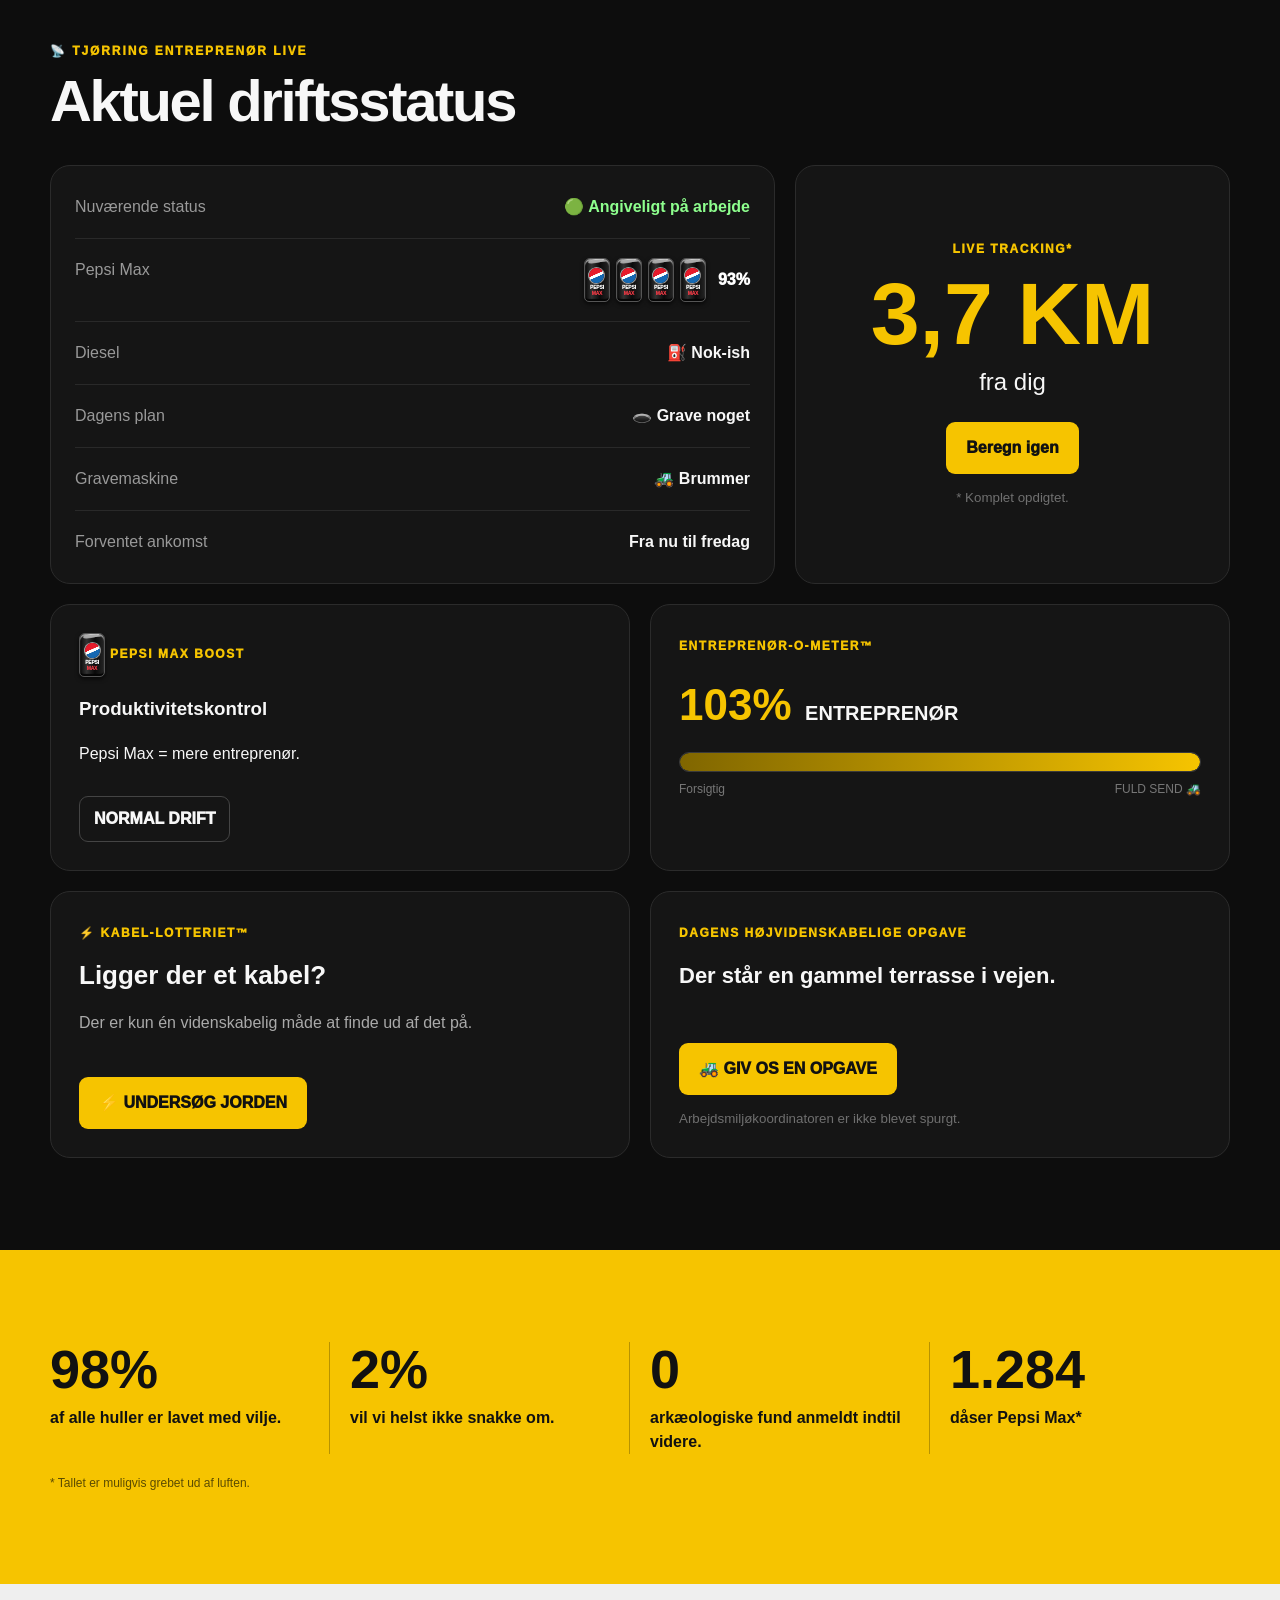
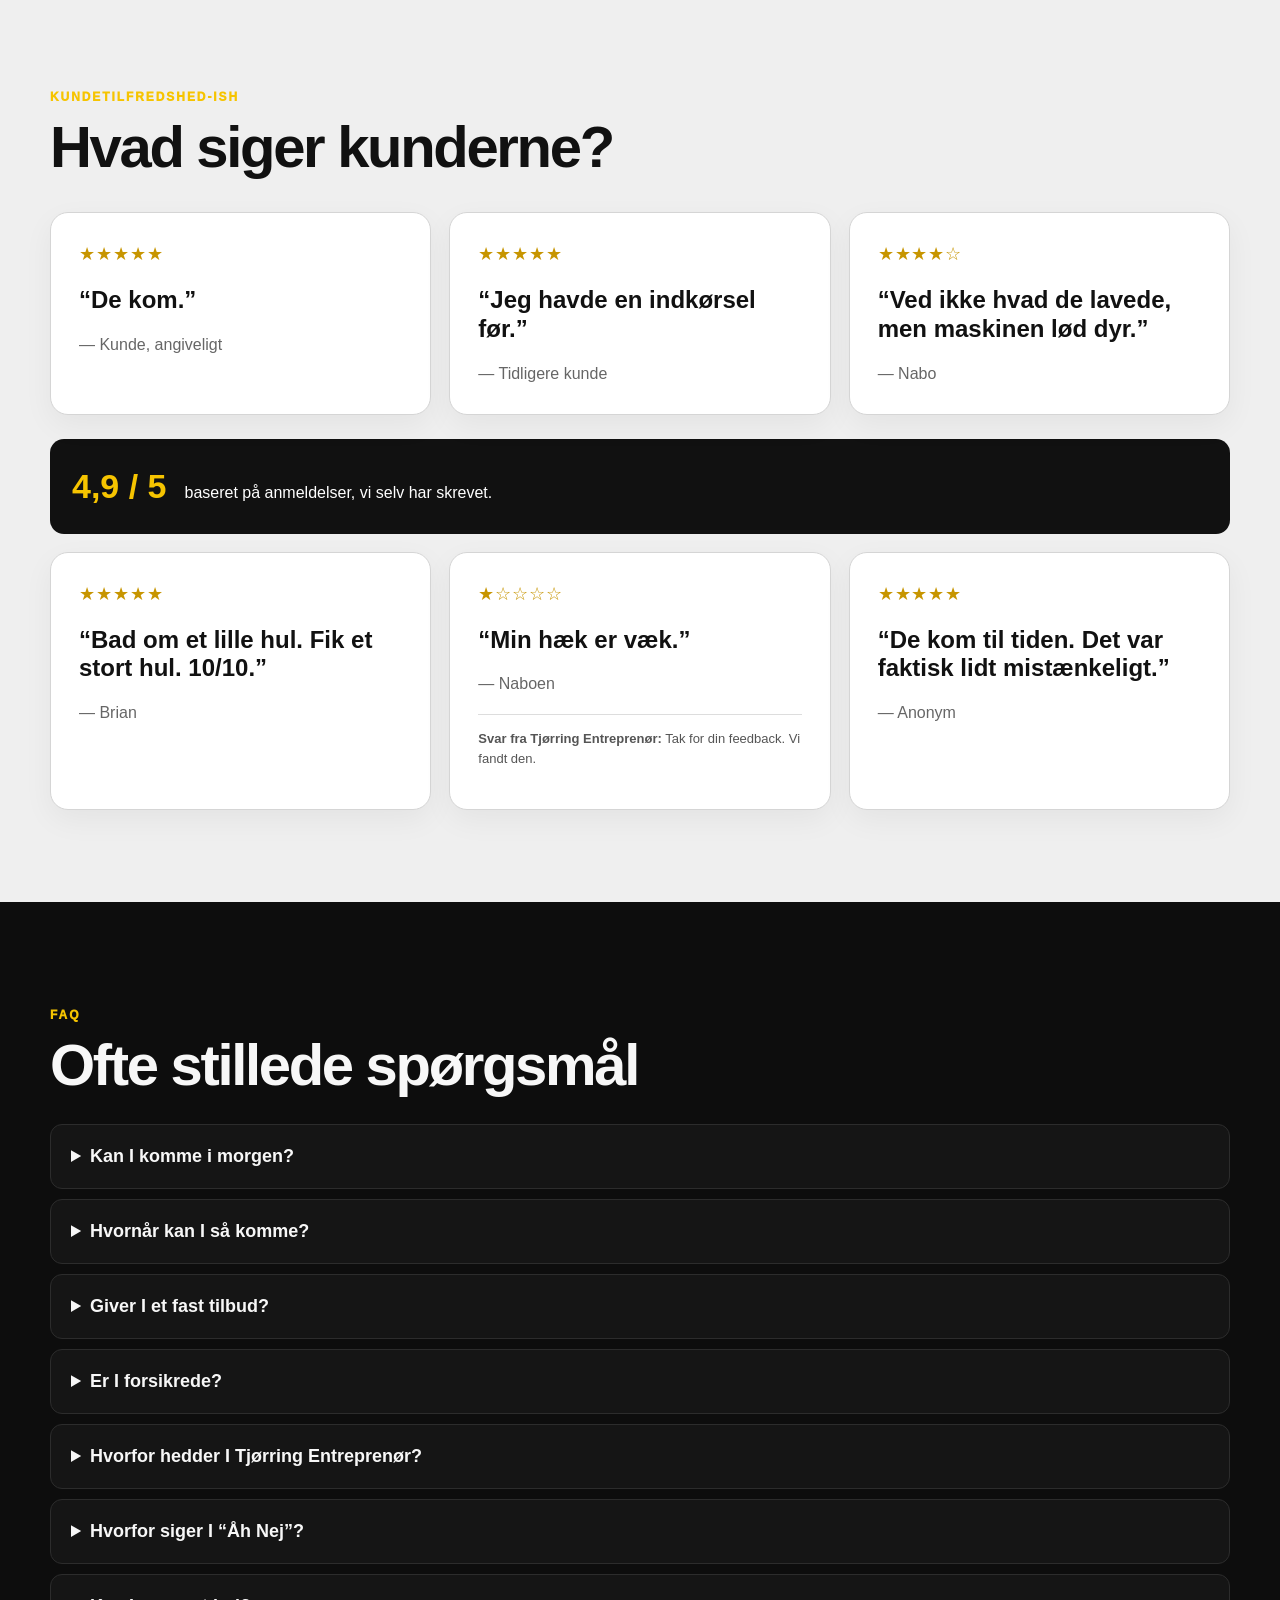
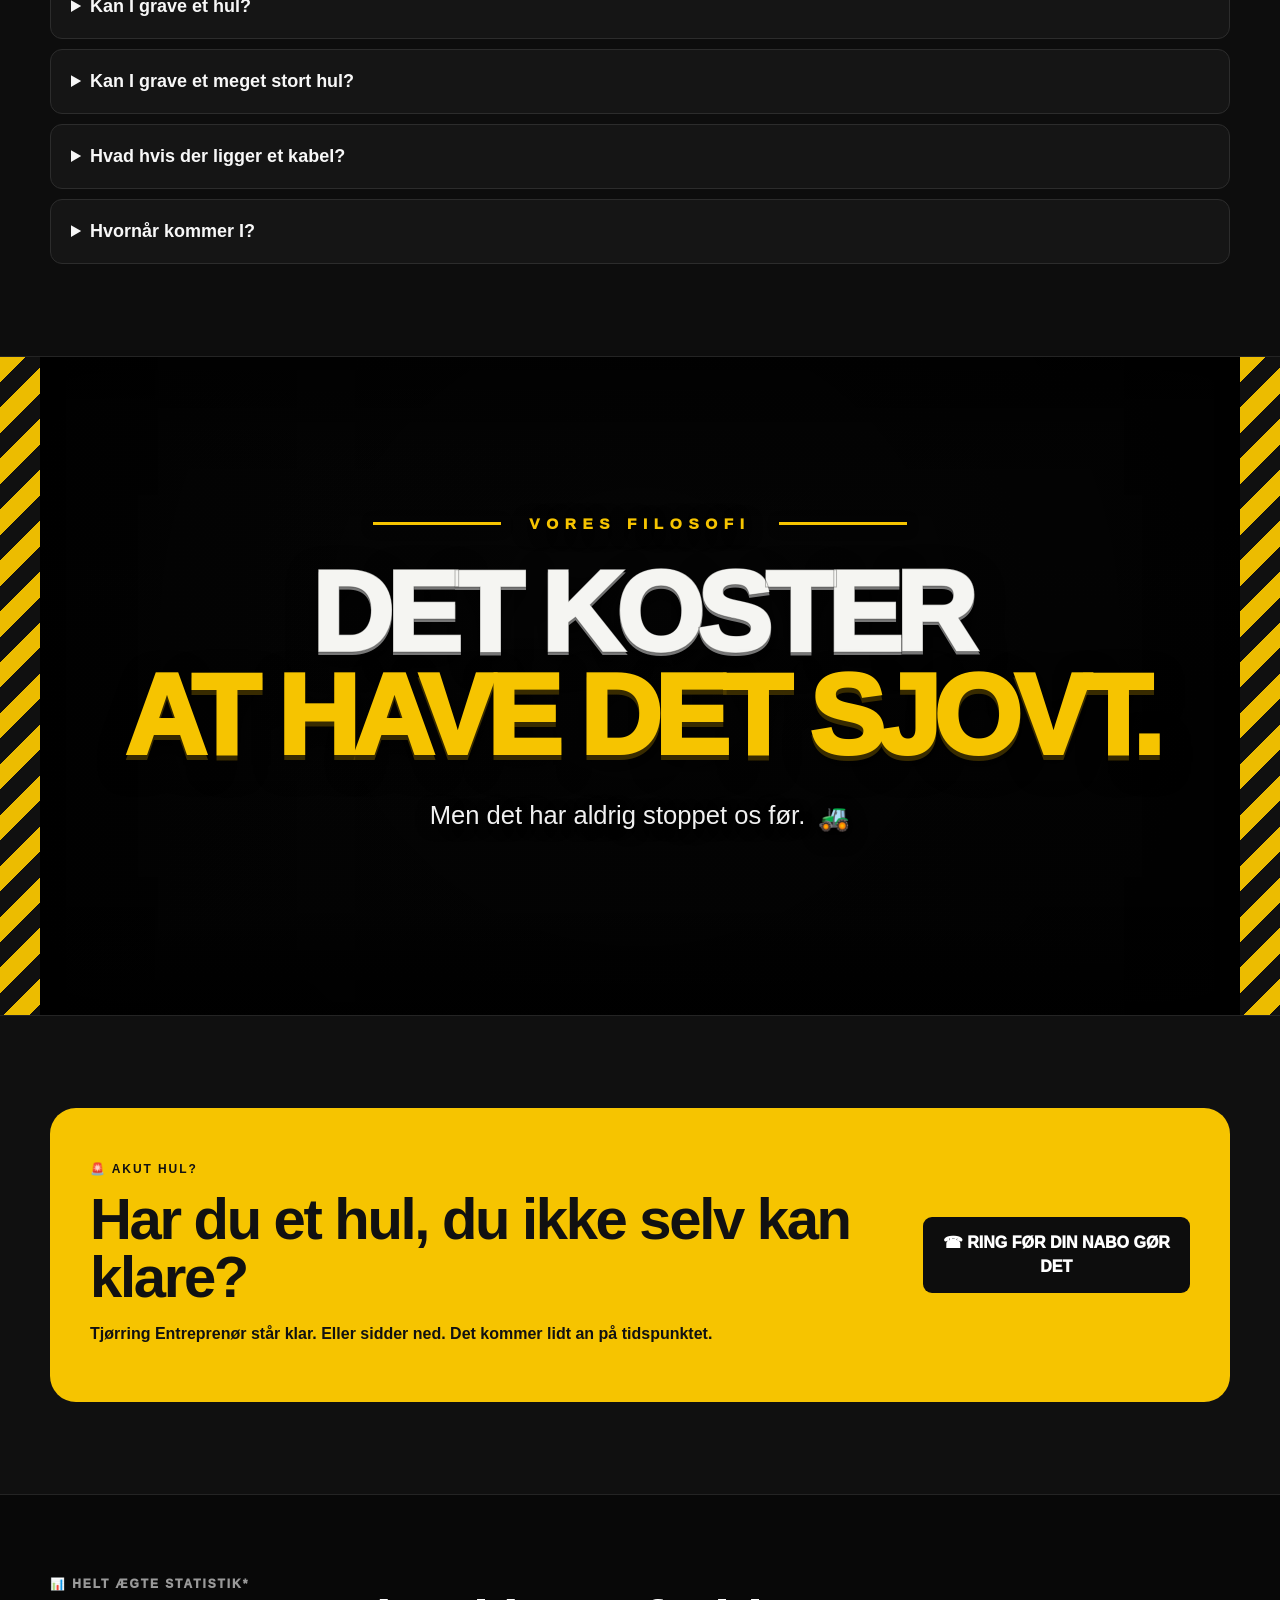
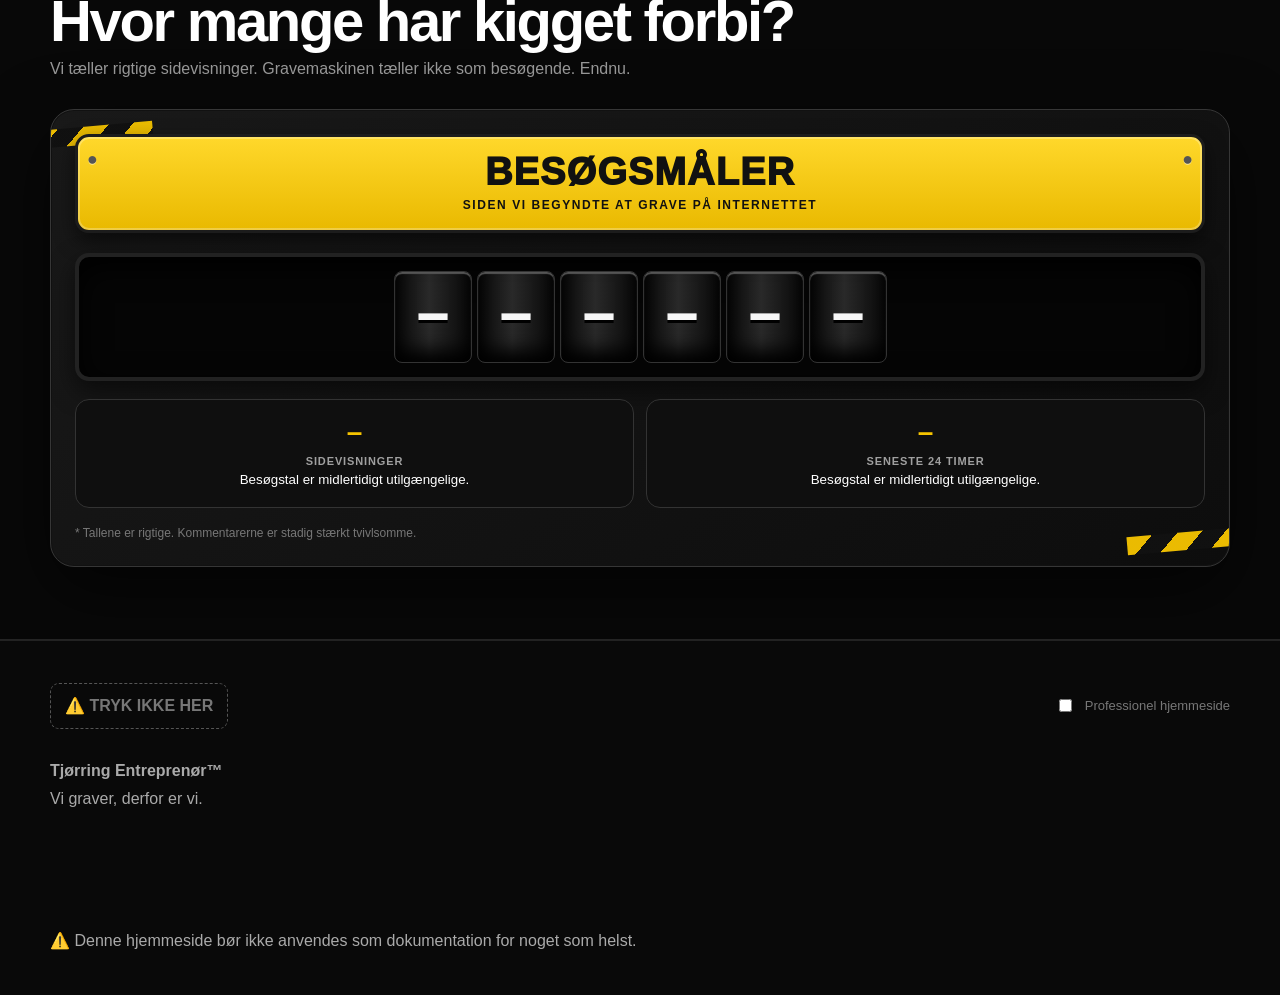
==== commit 29576fb2: "Add anonymous automatic pageviews and floating thumbs up" ====
--- a/index.html
+++ b/index.html
@@ -370,7 +370,6 @@
   </div>
 
   <script src="counter-config.js"></script>
-  <script src="counter-consent.js"></script>
   <script src="counter-cloudflare.js"></script>
   <script src="counter-likes.js" defer></script>
   <script src="script.js"></script>
--- a/styles.css
+++ b/styles.css
@@ -708,3 +708,15 @@
 
 /* Likes follow the existing counter's black/yellow palette. */
 .counter-likes{margin-top:24px;color:#bbb}.counter-likes p{max-width:650px;line-height:1.5}.counter-like-button{background:#f6c400;color:#111;border:2px solid #f6c400;border-radius:10px;padding:12px 18px;font:inherit;font-weight:800;cursor:pointer}.counter-like-button:disabled{opacity:.65;cursor:wait}.counter-like-button:focus-visible{outline:3px solid white;outline-offset:3px}
+
+/* A small, quiet like control. Existing full-screen effects stay above it. */
+.cf-anonymous .visitor-stats-grid{grid-template-columns:repeat(2,minmax(0,1fr))}
+.floating-like{position:fixed;right:max(12px,env(safe-area-inset-right));bottom:max(16px,env(safe-area-inset-bottom));z-index:90;color:#fff;font-size:15px}
+.like-launcher{width:48px;height:48px;border:2px solid #f6c400;border-radius:50%;background:#111;color:#f6c400;font-size:21px;cursor:pointer}
+.like-panel{position:absolute;right:0;bottom:60px;width:min(320px,calc(100vw - 24px));max-height:calc(100dvh - 110px);overflow:auto;background:#111;border:2px solid #f6c400;border-radius:14px;padding:22px;box-shadow:0 8px 24px #0006;animation:likeOpen .18s ease-out}
+.like-panel[hidden]{display:none}.like-panel p{margin:8px 0 16px;line-height:1.5}.like-panel small{display:block;color:#bbb;margin-top:12px}.like-close{float:right;background:transparent;color:#f6c400;border:0;font-size:26px;min-width:44px;min-height:44px;cursor:pointer}.like-excavator{display:none;font-size:32px}.liked .like-excavator{display:block;animation:likeDig .7s ease-in-out 2}.like-launcher:focus-visible,.like-close:focus-visible{outline:3px solid white;outline-offset:3px}
+@keyframes likeOpen{from{opacity:0;transform:translateY(8px)}to{opacity:1;transform:translateY(0)}}
+@keyframes likeDig{50%{transform:translateX(18px) rotate(-8deg)}}
+@media(prefers-reduced-motion:reduce){.like-panel,.like-excavator{animation:none!important}}
+
+.cf-anonymous .visitor-stat[hidden]{display:none}
